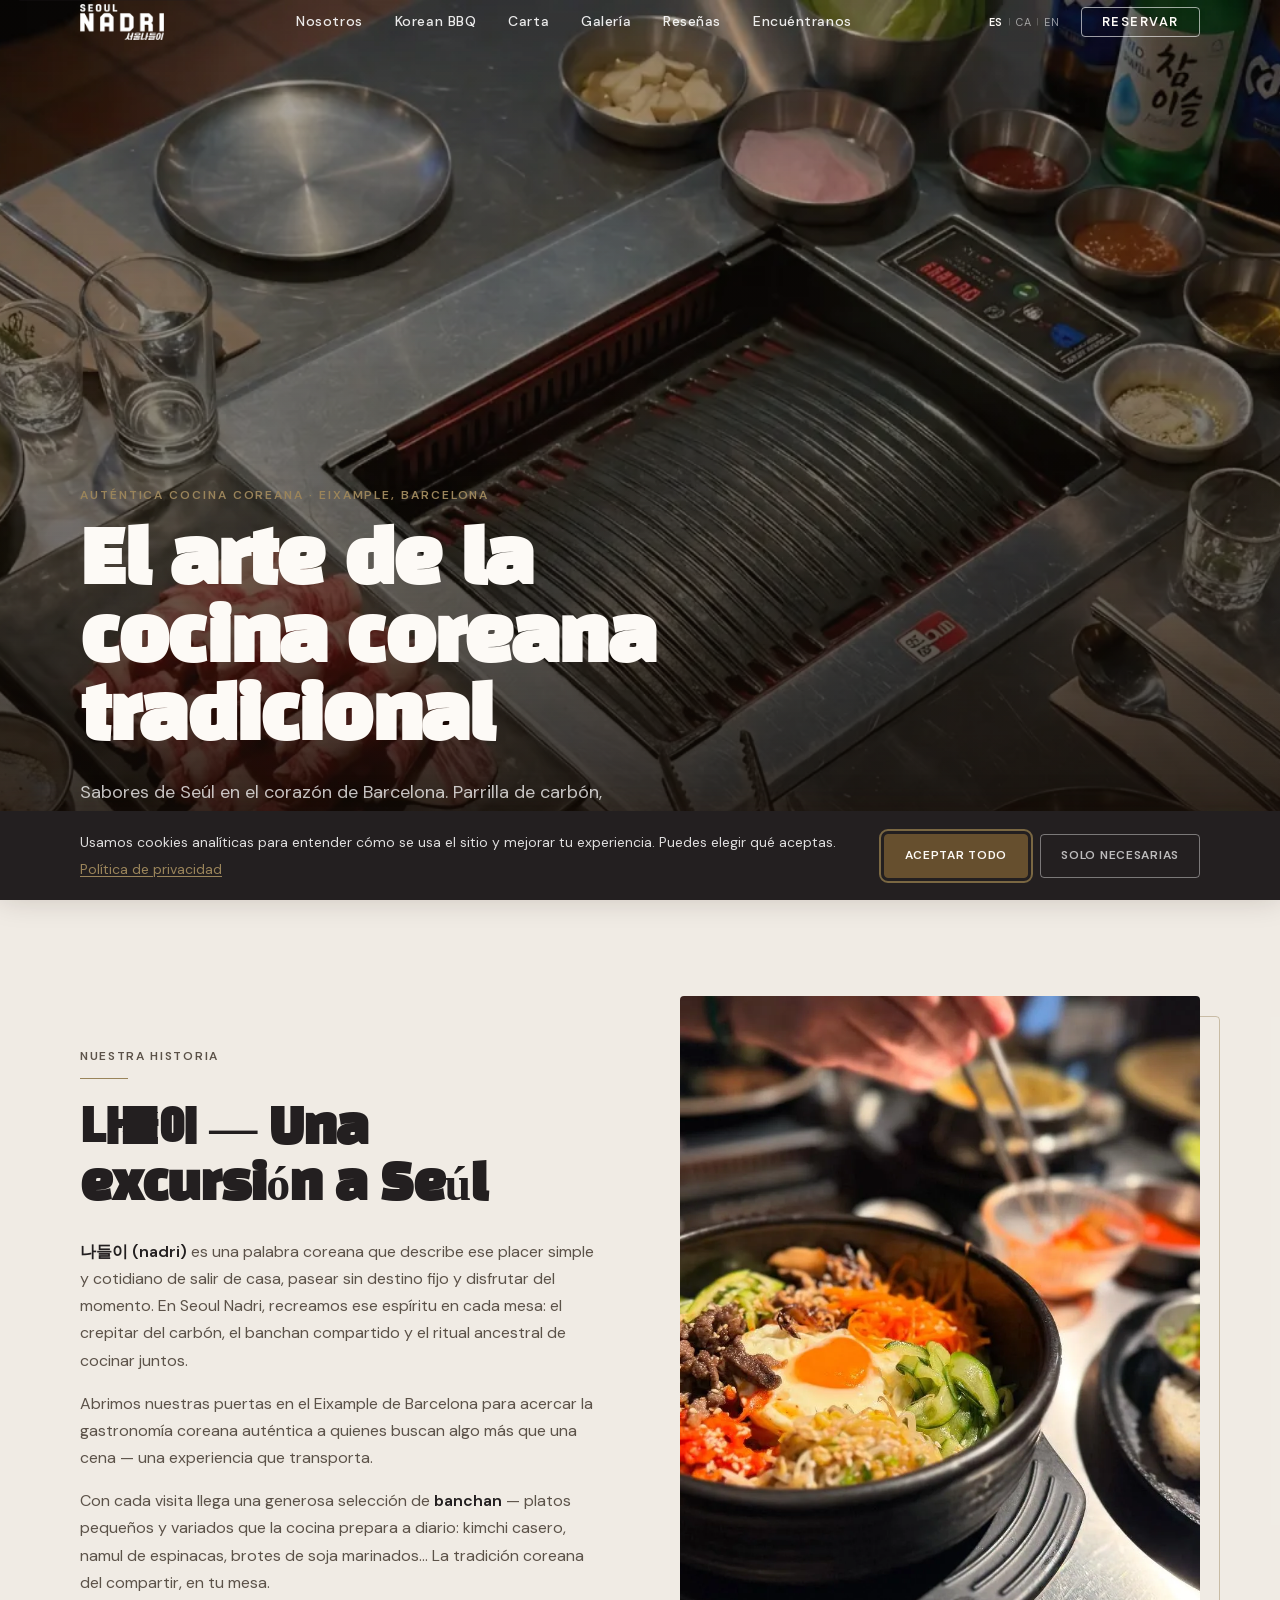
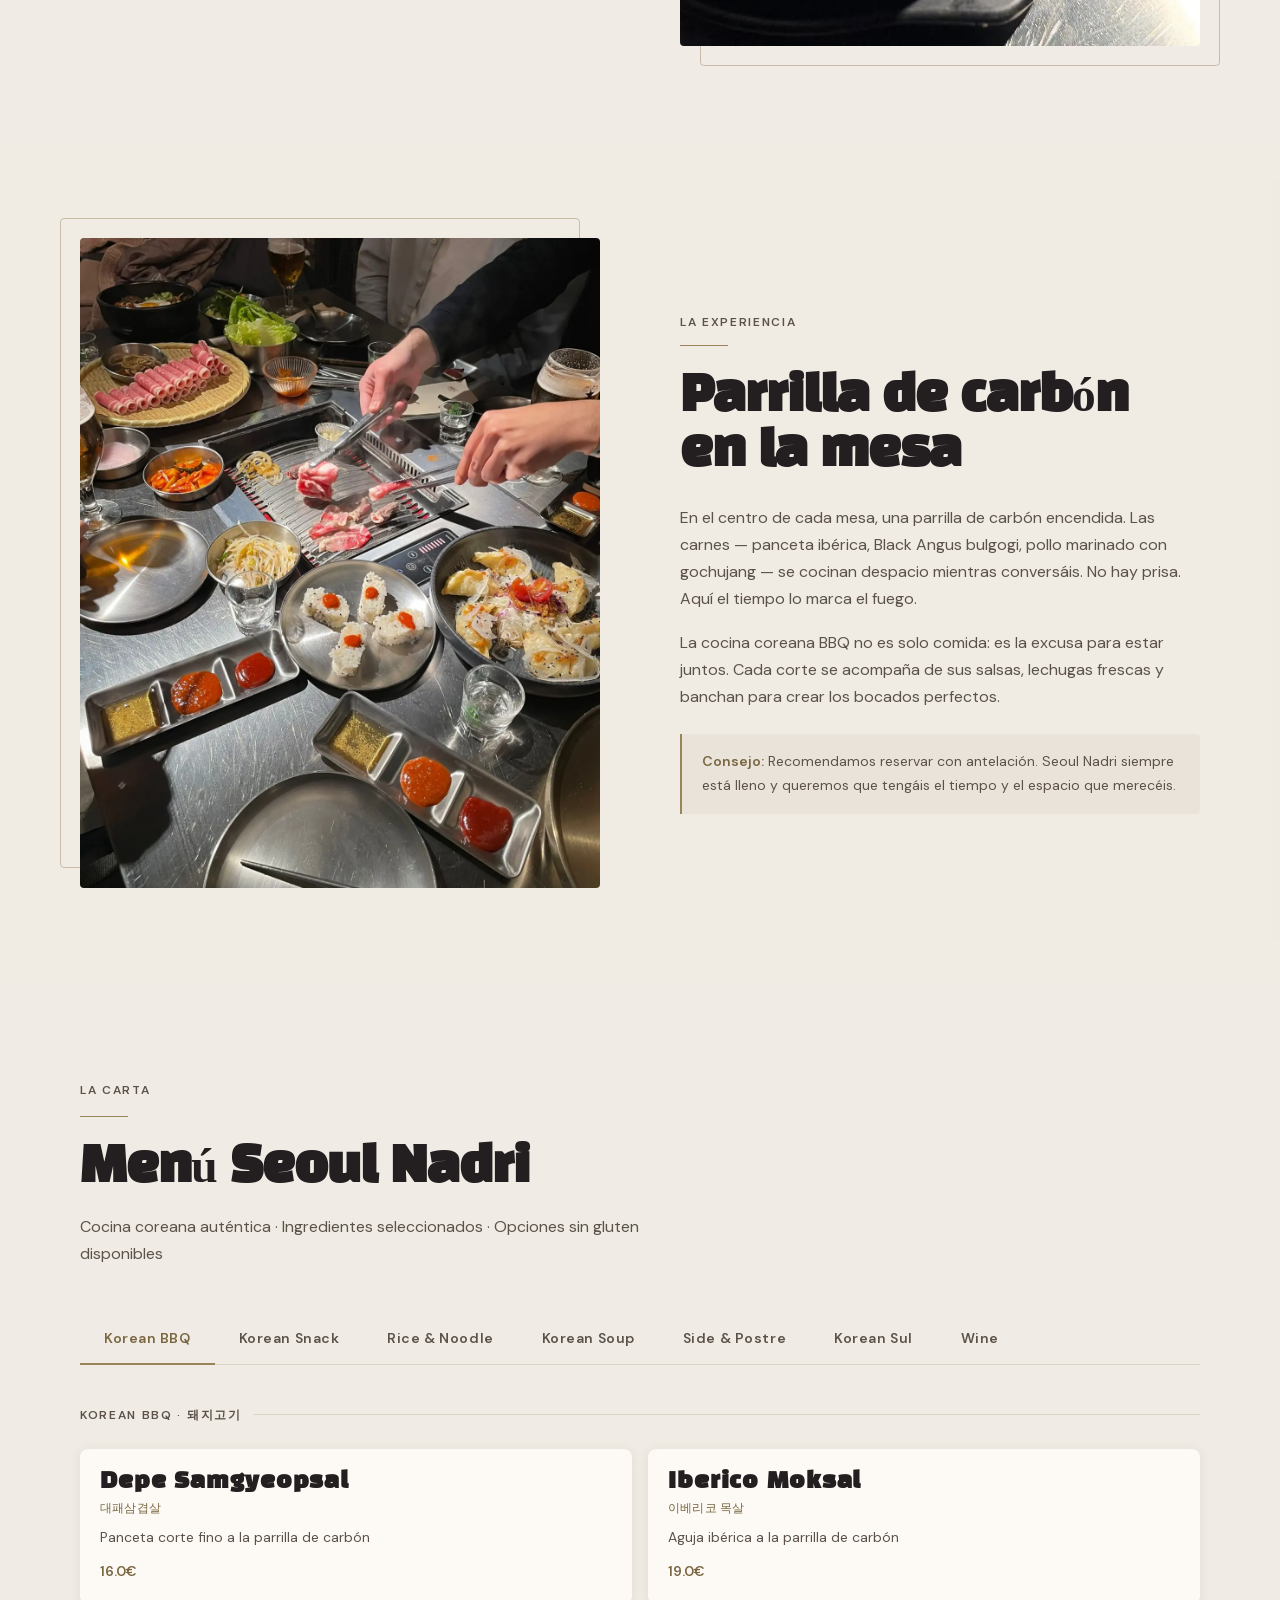
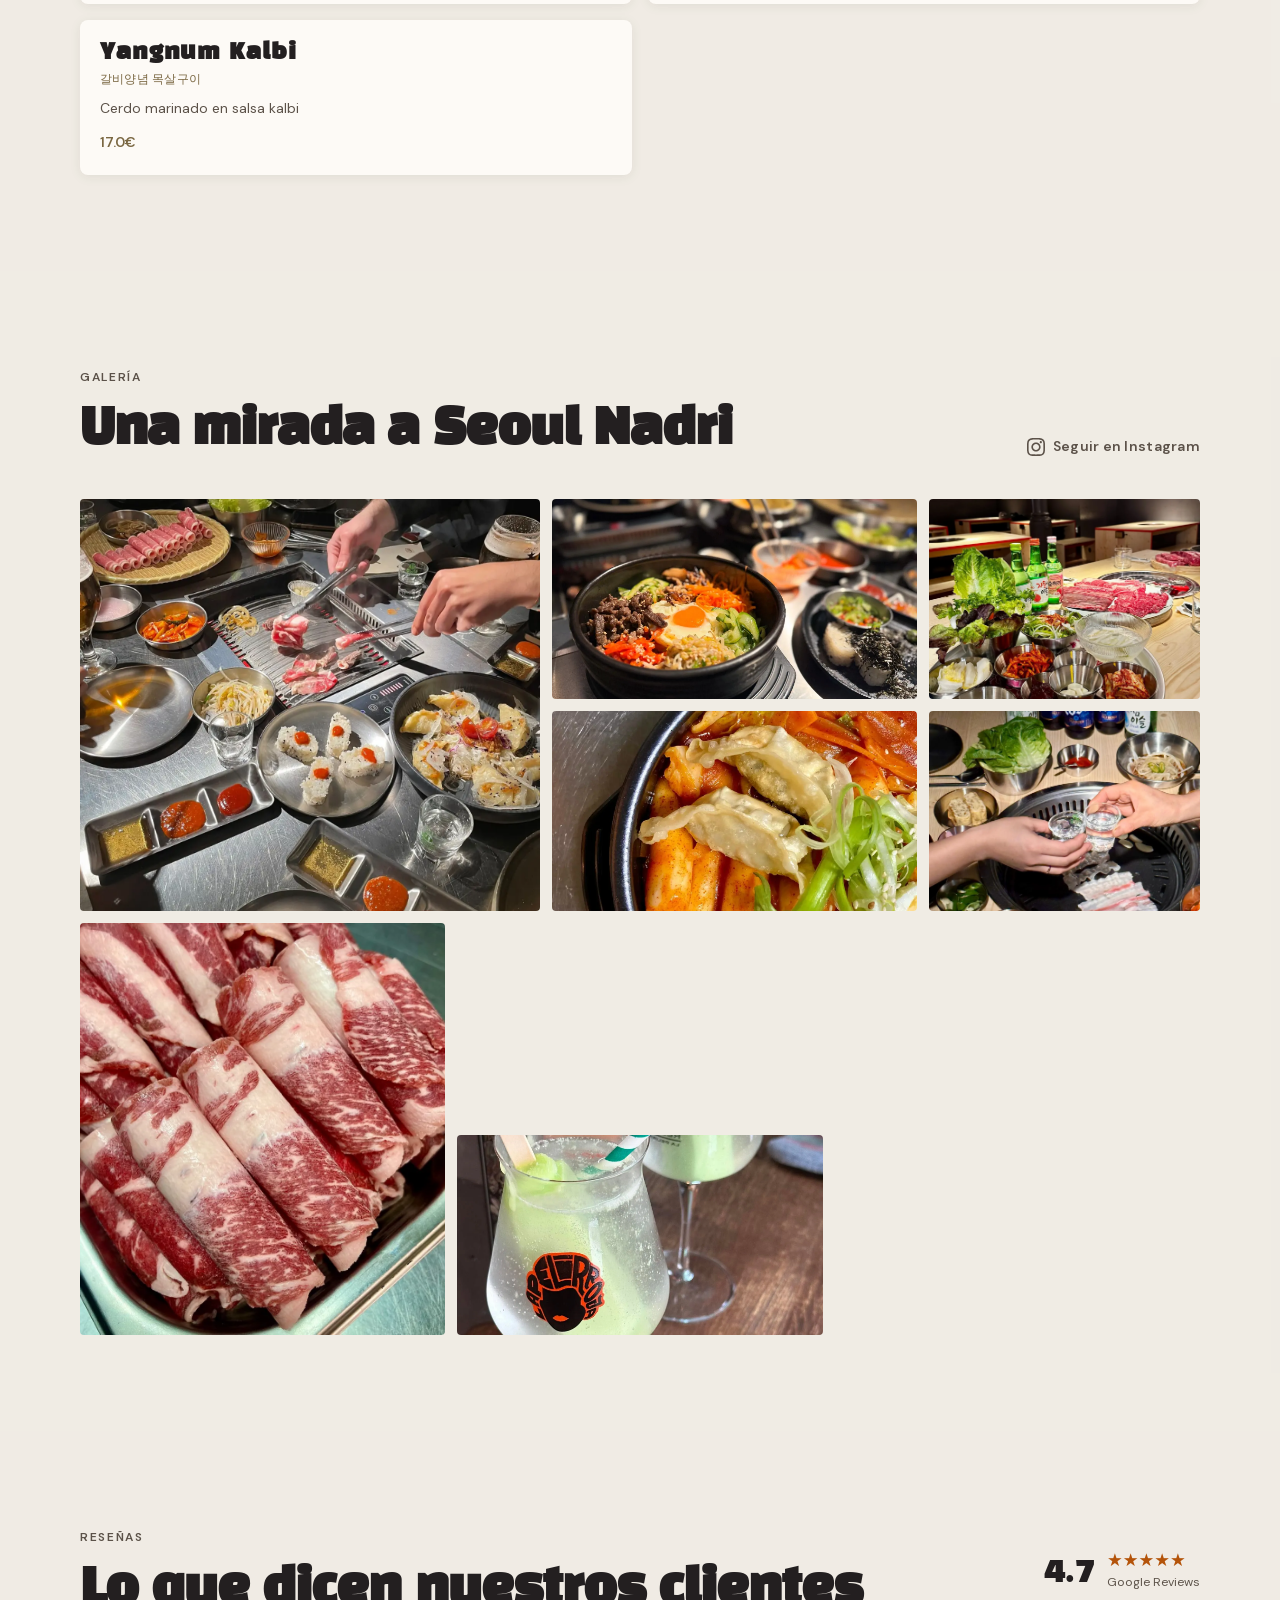
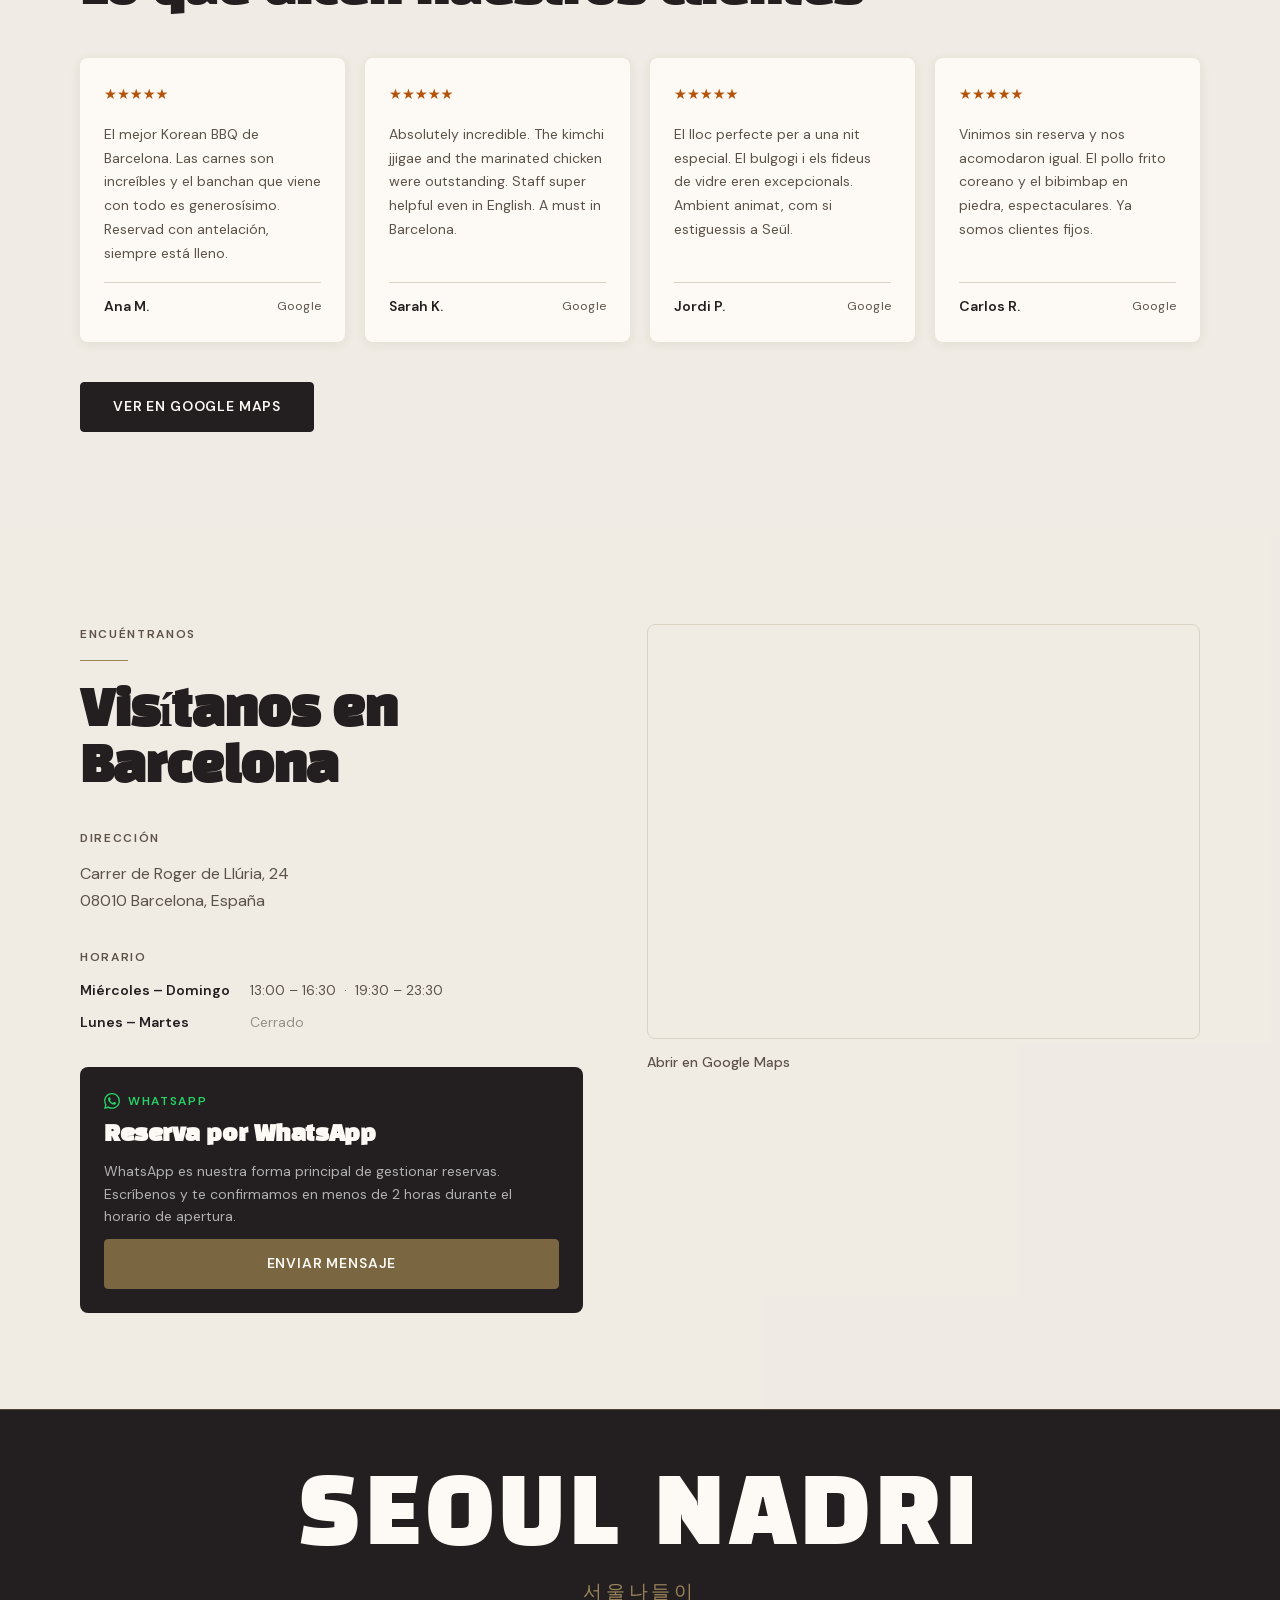
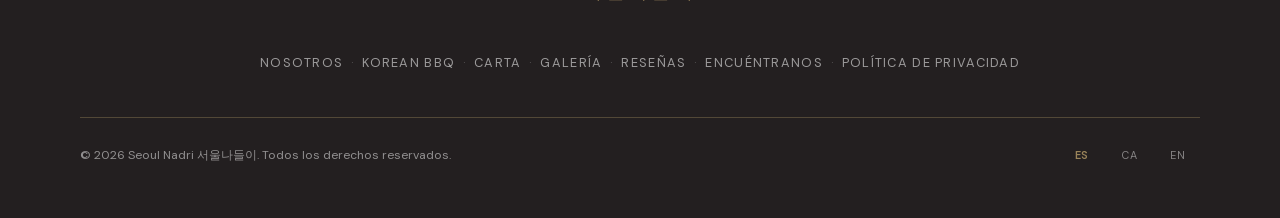
==== index.html @ cfe59f67 "feat: Seoul Nadri website — production ready 20/20" ====
<!DOCTYPE html>
<html lang="es">
<head>
  <meta charset="UTF-8">
  <meta name="viewport" content="width=device-width, initial-scale=1">
  <title>Seoul Nadri 서울나들이 — Auténtico Korean BBQ en Barcelona</title>
  <meta name="description" content="Seoul Nadri es un restaurante coreano auténtico en el Eixample de Barcelona. Parrilla de carbón a la mesa, banchan artesanal y los mejores platos clásicos coreanos. Reserva por WhatsApp.">
  <meta name="robots" content="index, follow">
  <link rel="canonical" href="https://seoul-nadri.vercel.app/">

  <!-- Open Graph -->
  <meta property="og:type"        content="website">
  <meta property="og:title"       content="Seoul Nadri 서울나들이 — Auténtico Korean BBQ en Barcelona">
  <meta property="og:description" content="Parrilla de carbón a la mesa, banchan artesanal y los mejores platos clásicos coreanos. En el Eixample de Barcelona.">
  <meta property="og:url"         content="https://seoul-nadri.vercel.app/">
  <meta property="og:image"       content="https://seoul-nadri.vercel.app/images/og-image.jpg">
  <meta property="og:locale"      content="es_ES">
  <meta property="og:site_name"   content="Seoul Nadri 서울나들이">

  <!-- Twitter Card -->
  <meta name="twitter:card"        content="summary_large_image">
  <meta name="twitter:title"       content="Seoul Nadri — Auténtico Korean BBQ en Barcelona">
  <meta name="twitter:description" content="Parrilla de carbón, banchan y platos clásicos coreanos en el Eixample.">
  <meta name="twitter:image"       content="https://seoul-nadri.vercel.app/images/og-image.jpg">

  <!-- Favicon + PWA -->
  <link rel="icon" href="favicon.svg" type="image/svg+xml">
  <link rel="apple-touch-icon" href="images/apple-touch-icon.png">
  <link rel="manifest" href="site.webmanifest">
  <meta name="theme-color" content="#231F20">

  <!-- Preload heading font -->
  <link rel="preload" href="fonts/BlackHanSans-Regular.woff2" as="font" type="font/woff2" crossorigin>
  <!-- Preload body font (self-hosted) -->
  <link rel="preload" href="fonts/dm-sans-latin.woff2" as="font" type="font/woff2" crossorigin>

  <!-- Preload hero image -->
  <link rel="preload" as="image" href="images/Hero.webp" type="image/webp">

  <!-- Styles -->
  <link rel="stylesheet" href="css/style.css">
  <link rel="stylesheet" href="css/print.css" media="print">

  <!-- GA4 Measurement ID (loads only after cookie consent) -->
  <script>window.GA_MEASUREMENT_ID = 'G-XXXXXXXXXX';</script>

  <!-- Schema.org JSON-LD -->
  <script type="application/ld+json">
  {
    "@context": "https://schema.org",
    "@type": "Restaurant",
    "name": "Seoul Nadri 서울나들이",
    "url": "https://seoul-nadri.vercel.app",
    "telephone": "+34611895013",
    "servesCuisine": "Korean",
    "priceRange": "$$",
    "image": "https://seoul-nadri.vercel.app/images/og-image.jpg",
    "address": {
      "@type": "PostalAddress",
      "streetAddress": "Carrer de Roger de Llúria, 24",
      "addressLocality": "Barcelona",
      "postalCode": "08010",
      "addressCountry": "ES"
    },
    "geo": {
      "@type": "GeoCoordinates",
      "latitude": 41.3908578,
      "longitude": 2.1718725
    },
    "openingHoursSpecification": [
      {
        "@type": "OpeningHoursSpecification",
        "dayOfWeek": ["Wednesday","Thursday","Friday","Saturday","Sunday"],
        "opens": "13:00",
        "closes": "16:30"
      },
      {
        "@type": "OpeningHoursSpecification",
        "dayOfWeek": ["Wednesday","Thursday","Friday","Saturday","Sunday"],
        "opens": "19:30",
        "closes": "23:30"
      }
    ],
    "aggregateRating": {
      "@type": "AggregateRating",
      "ratingValue": 4.7,
      "reviewCount": 4
    }
  }
  </script>
</head>
<body>

  <!-- Background texture (parallax via JS) -->
  <picture>
    <source srcset="images/Background1.webp" type="image/webp">
    <img id="bg-texture" src="images/Background1.png" alt="" aria-hidden="true" class="bg-texture" loading="eager">
  </picture>

  <!-- Loading screen -->
  <div id="loader" class="loader" aria-hidden="true">
    <span class="loader__name">SEOUL NADRI</span>
    <span class="loader__korean">서울나들이</span>
  </div>

  <!-- Skip navigation -->
  <a href="#main-content" class="skip-nav" data-i18n="a11y.skip">Saltar al contenido</a>

  <!-- ═══════════════════════════════════════════════════════
       NAVIGATION
  ═══════════════════════════════════════════════════════ -->
  <nav id="nav" aria-label="Navegación principal" data-i18n-aria="nav.aria.main">
    <div class="container">
      <div class="nav__inner">

        <!-- Logo -->
        <a href="#hero" class="nav__logo" aria-label="Seoul Nadri — página de inicio" data-i18n-aria="nav.aria.logo">
          <picture>
            <source srcset="images/logo.webp" type="image/webp">
            <img src="images/logo.png" alt="Seoul Nadri" class="nav__logo-img" width="120" height="40" loading="eager">
          </picture>
        </a>

        <!-- Desktop center links -->
        <ul class="nav__links">
          <li><a href="#about"   class="nav__link" data-i18n="nav.about">Nosotros</a></li>
          <li><a href="#bbq"     class="nav__link" data-i18n="nav.bbq">Korean BBQ</a></li>
          <li><a href="#menu"    class="nav__link" data-i18n="nav.menu">Carta</a></li>
          <li><a href="#gallery" class="nav__link" data-i18n="nav.gallery">Galería</a></li>
          <li><a href="#reviews" class="nav__link" data-i18n="nav.reviews">Reseñas</a></li>
          <li><a href="#find-us" class="nav__link" data-i18n="nav.contact">Encuéntranos</a></li>
        </ul>

        <!-- Right: lang + CTA -->
        <div class="nav__right">
          <div class="nav__lang" role="group" aria-label="Selector de idioma" data-i18n-aria="nav.aria.lang">
            <button class="lang-btn" type="button" data-lang="es" aria-pressed="true">ES</button>
            <span class="lang-divider" aria-hidden="true">|</span>
            <button class="lang-btn" type="button" data-lang="ca" aria-pressed="false">CA</button>
            <span class="lang-divider" aria-hidden="true">|</span>
            <button class="lang-btn" type="button" data-lang="en" aria-pressed="false">EN</button>
          </div>
          <a href="#find-us" class="btn btn--gold" data-i18n="nav.reserve">Reservar</a>
        </div>

        <!-- Hamburger (mobile only) -->
        <button class="nav__toggle" type="button" aria-expanded="false" aria-controls="nav-mobile"
                data-i18n-aria="nav.open" aria-label="Abrir menú">
          <span></span>
          <span></span>
          <span></span>
        </button>
      </div>
    </div>

    <!-- Mobile menu overlay -->
    <div id="nav-mobile" class="nav__links-center" role="dialog" aria-modal="true" aria-label="Menú de navegación" aria-hidden="true" data-i18n-aria="nav.aria.mobile">
      <ul>
        <li><a href="#about"   class="nav__link" data-i18n="nav.about">Nosotros</a></li>
        <li><a href="#bbq"     class="nav__link" data-i18n="nav.bbq">Korean BBQ</a></li>
        <li><a href="#menu"    class="nav__link" data-i18n="nav.menu">Carta</a></li>
        <li><a href="#gallery" class="nav__link" data-i18n="nav.gallery">Galería</a></li>
        <li><a href="#reviews" class="nav__link" data-i18n="nav.reviews">Reseñas</a></li>
        <li><a href="#find-us" class="nav__link" data-i18n="nav.contact">Encuéntranos</a></li>
      </ul>
      <div class="nav__mobile-lang" role="group" aria-label="Selector de idioma" data-i18n-aria="nav.aria.lang">
        <button class="lang-btn" type="button" data-lang="es" aria-pressed="true">ES</button>
        <span class="lang-divider" aria-hidden="true">|</span>
        <button class="lang-btn" type="button" data-lang="ca" aria-pressed="false">CA</button>
        <span class="lang-divider" aria-hidden="true">|</span>
        <button class="lang-btn" type="button" data-lang="en" aria-pressed="false">EN</button>
      </div>
      <div class="nav__mobile-cta">
        <a href="#find-us" class="btn btn--gold" data-i18n="nav.reserve">Reservar</a>
      </div>
    </div>
  </nav>

  <main id="main-content">

    <!-- ═══════════════════════════════════════════════════════
         HERO
    ═══════════════════════════════════════════════════════ -->
    <section id="hero">
      <h1 class="sr-only">Seoul Nadri 서울나들이 — Auténtico Korean BBQ en Barcelona</h1>

      <div class="hero__bg">
        <picture>
          <source srcset="images/Hero.webp" type="image/webp">
          <img src="images/Hero.png" alt="" fetchpriority="high" loading="eager" width="1920" height="1080">
        </picture>
        <div class="hero__overlay"></div>
      </div>

      <div class="hero__content container">
        <span class="hero__eyebrow" data-i18n="hero.eyebrow">Auténtica cocina coreana · Eixample, Barcelona</span>
        <h2 class="hero__headline" data-i18n="hero.headline">El arte de la cocina coreana tradicional</h2>
        <p class="hero__tagline" data-i18n="hero.tagline">Sabores de Seúl en el corazón de Barcelona. Parrilla de carbón, banchan artesanal y la calidez de la tradición coreana.</p>
      </div>
    </section>

    <!-- ═══════════════════════════════════════════════════════
         ABOUT
    ═══════════════════════════════════════════════════════ -->
    <section id="about" class="section">
      <div class="container">
        <div class="about__grid">

          <div class="about__text reveal--slide-left">
            <span class="section-label" data-i18n="about.label">Nuestra Historia</span>
            <span class="gold-rule"></span>
            <h2 class="about__heading" data-i18n="about.heading">나들이 — Una excursión a Seúl</h2>
            <div class="about__body">
              <p data-i18n="about.p1"><strong>나들이 (nadri)</strong> es una palabra coreana que describe ese placer simple y cotidiano de salir de casa, pasear sin destino fijo y disfrutar del momento. En Seoul Nadri, recreamos ese espíritu en cada mesa: el crepitar del carbón, el banchan compartido y el ritual ancestral de cocinar juntos.</p>
              <p data-i18n="about.p2">Abrimos nuestras puertas en el Eixample de Barcelona para acercar la gastronomía coreana auténtica a quienes buscan algo más que una cena — una experiencia que transporta.</p>
              <p data-i18n="about.p3">Con cada visita llega una generosa selección de <strong>banchan</strong> — platos pequeños y variados que la cocina prepara a diario: kimchi casero, namul de espinacas, brotes de soja marinados... La tradición coreana del compartir, en tu mesa.</p>
            </div>
          </div>

          <div class="about__img-wrap reveal--slide-right">
            <picture>
              <source srcset="images/food2.webp" type="image/webp">
              <img src="images/food2.jpg" alt="Parrilla de carbón coreana con banchan en Seoul Nadri Barcelona" class="about__img" loading="lazy" decoding="async" width="800" height="1000">
            </picture>
          </div>

        </div>
      </div>
    </section>

    <!-- ═══════════════════════════════════════════════════════
         BBQ EXPERIENCE
    ═══════════════════════════════════════════════════════ -->
    <section id="bbq" class="section section--alt">
      <div class="container">
        <div class="bbq__grid">

          <div class="bbq__img-wrap reveal--slide-left">
            <picture>
              <source srcset="images/food1.webp" type="image/webp">
              <img src="images/food1.jpg" alt="Mesa coreana BBQ con finas láminas de carne en la parrilla de carbón, rodeada de banchan, salsas y bolitas de arroz" class="bbq__img" loading="lazy" decoding="async" width="800" height="1000">
            </picture>
          </div>

          <div class="bbq__text reveal--slide-right">
            <span class="section-label" data-i18n="bbq.label">La Experiencia</span>
            <span class="gold-rule"></span>
            <h2 class="bbq__heading" data-i18n="bbq.heading">Parrilla de carbón en la mesa</h2>
            <div class="bbq__body">
              <p data-i18n="bbq.p1">En el centro de cada mesa, una parrilla de carbón encendida. Las carnes — panceta ibérica, Black Angus bulgogi, pollo marinado con gochujang — se cocinan despacio mientras conversáis. No hay prisa. Aquí el tiempo lo marca el fuego.</p>
              <p data-i18n="bbq.p2">La cocina coreana BBQ no es solo comida: es la excusa para estar juntos. Cada corte se acompaña de sus salsas, lechugas frescas y banchan para crear los bocados perfectos.</p>
              <div class="bbq__note">
                <p data-i18n="bbq.note"><strong>Consejo:</strong> Recomendamos reservar con antelación. Seoul Nadri siempre está lleno y queremos que tengáis el tiempo y el espacio que merecéis.</p>
              </div>
            </div>
          </div>

        </div>
      </div>
    </section>

    <!-- ═══════════════════════════════════════════════════════
         MENU
    ═══════════════════════════════════════════════════════ -->
    <section id="menu" class="section">
      <div class="container">

        <div class="menu__header">
          <span class="section-label reveal" data-i18n="menu.label">La Carta</span>
          <span class="gold-rule reveal delay-80"></span>
          <h2 class="menu__heading reveal--heading" data-i18n="menu.heading">Menú Seoul Nadri</h2>
          <p class="menu__subhead reveal delay-120" data-i18n="menu.subhead">Cocina coreana auténtica · Ingredientes seleccionados · Opciones sin gluten disponibles</p>
        </div>

        <!-- Tab nav -->
        <div class="menu__tabs" role="tablist" aria-label="Categorías del menú" data-i18n-aria="menu.aria.tabs">
          <button class="menu__tab menu__tab--active" type="button" role="tab"
                  aria-selected="true" aria-controls="panel-bbq" id="tab-bbq"
                  data-i18n="menu.tab.bbq">Korean BBQ</button>
          <button class="menu__tab" type="button" role="tab"
                  aria-selected="false" aria-controls="panel-snack" id="tab-snack"
                  data-i18n="menu.tab.snack">Korean Snack</button>
          <button class="menu__tab" type="button" role="tab"
                  aria-selected="false" aria-controls="panel-rice" id="tab-rice"
                  data-i18n="menu.tab.rice">Rice &amp; Noodle</button>
          <button class="menu__tab" type="button" role="tab"
                  aria-selected="false" aria-controls="panel-soup" id="tab-soup"
                  data-i18n="menu.tab.soup">Korean Soup</button>
          <button class="menu__tab" type="button" role="tab"
                  aria-selected="false" aria-controls="panel-side" id="tab-side"
                  data-i18n="menu.tab.side">Side &amp; Postre</button>
          <button class="menu__tab" type="button" role="tab"
                  aria-selected="false" aria-controls="panel-sul" id="tab-sul"
                  data-i18n="menu.tab.sul">Korean Sul</button>
          <button class="menu__tab" type="button" role="tab"
                  aria-selected="false" aria-controls="panel-wine" id="tab-wine"
                  data-i18n="menu.tab.wine">Wine</button>
        </div>

        <!-- Panel: Korean BBQ -->
        <div id="panel-bbq" role="tabpanel" aria-labelledby="tab-bbq">
          <p class="menu__cat-label" data-i18n="menu.cat.bbq">Korean BBQ · 돼지고기</p>
          <div class="menu__grid stagger-group">

            <article class="menu-item reveal">
              <div class="menu-item__names">
                <h3 class="menu-item__name" data-i18n="menu.bbq.depe.name">Depe Samgyeopsal</h3>
                <span class="menu-item__korean" data-i18n="menu.bbq.depe.kr">대패삼겹살</span>
              </div>
              <p class="menu-item__desc" data-i18n="menu.bbq.depe.desc">Panceta corte fino a la parrilla de carbón</p>
              <span class="menu-item__price">16.0€</span>
            </article>

            <article class="menu-item reveal">
              <div class="menu-item__names">
                <h3 class="menu-item__name" data-i18n="menu.bbq.iberico.name">Iberico Moksal</h3>
                <span class="menu-item__korean" data-i18n="menu.bbq.iberico.kr">이베리코 목살</span>
              </div>
              <p class="menu-item__desc" data-i18n="menu.bbq.iberico.desc">Aguja ibérica a la parrilla de carbón</p>
              <span class="menu-item__price">19.0€</span>
            </article>

            <article class="menu-item reveal">
              <div class="menu-item__names">
                <h3 class="menu-item__name" data-i18n="menu.bbq.yangnum.name">Yangnum Kalbi</h3>
                <span class="menu-item__korean" data-i18n="menu.bbq.yangnum.kr">갈비양념 목살구이</span>
              </div>
              <p class="menu-item__desc" data-i18n="menu.bbq.yangnum.desc">Cerdo marinado en salsa kalbi</p>
              <span class="menu-item__price">17.0€</span>
            </article>

          </div>
        </div>

        <!-- Panel: Korean Snack -->
        <div id="panel-snack" role="tabpanel" aria-labelledby="tab-snack" class="menu__panel--hidden">
          <p class="menu__cat-label" data-i18n="menu.cat.snack">Korean Snack</p>
          <div class="menu__grid stagger-group">

            <article class="menu-item reveal">
              <div class="menu-item__names">
                <h3 class="menu-item__name" data-i18n="menu.snk.kimchi.name">Kimchi Casero</h3>
                <span class="menu-item__korean" data-i18n="menu.snk.kimchi.kr">직집담근김치</span>
              </div>
              <p class="menu-item__desc" data-i18n="menu.snk.kimchi.desc">Kimchi elaborado en Seoul Nadri</p>
              <span class="menu-item__price">5.5€</span>
            </article>

            <article class="menu-item reveal">
              <div class="menu-item__names">
                <h3 class="menu-item__name" data-i18n="menu.snk.mandu.name">Bibim Mandu</h3>
                <span class="menu-item__korean" data-i18n="menu.snk.mandu.kr">비빔만두</span>
              </div>
              <p class="menu-item__desc" data-i18n="menu.snk.mandu.desc">Empanadillas de verduras con ensalada (6 unidades)</p>
              <span class="menu-item__price">9.5€</span>
            </article>

            <article class="menu-item reveal">
              <div class="menu-item__names">
                <h3 class="menu-item__name" data-i18n="menu.snk.japchae.name">Japchae</h3>
                <span class="menu-item__korean" data-i18n="menu.snk.japchae.kr">잡채</span>
              </div>
              <p class="menu-item__desc" data-i18n="menu.snk.japchae.desc">Fideo de boniato salteado con ternera y verdura · opción vegetariana</p>
              <span class="menu-item__price">12.0€</span>
            </article>

            <article class="menu-item reveal">
              <div class="menu-item__names">
                <h3 class="menu-item__name" data-i18n="menu.snk.tteok.name">Tteokbokki</h3>
                <span class="menu-item__korean" data-i18n="menu.snk.tteok.kr">떡볶이</span>
              </div>
              <p class="menu-item__desc" data-i18n="menu.snk.tteok.desc">Pastel de arroz en salsa picante coreana</p>
              <span class="menu-item__price">12.5€</span>
            </article>

            <article class="menu-item reveal">
              <div class="menu-item__names">
                <h3 class="menu-item__name" data-i18n="menu.snk.chicken.name">Yangnum Chicken</h3>
                <span class="menu-item__korean" data-i18n="menu.snk.chicken.kr">양념치킨</span>
              </div>
              <p class="menu-item__desc" data-i18n="menu.snk.chicken.desc">Pollo frito coreano</p>
              <span class="menu-item__price">13.5€</span>
            </article>

            <article class="menu-item reveal">
              <div class="menu-item__names">
                <h3 class="menu-item__name" data-i18n="menu.snk.kimchijeon.name">Kimchijeon</h3>
                <span class="menu-item__korean" data-i18n="menu.snk.kimchijeon.kr">김치전</span>
              </div>
              <p class="menu-item__desc" data-i18n="menu.snk.kimchijeon.desc">Pancake de kimchi</p>
              <span class="menu-item__price">10.5€</span>
            </article>

            <article class="menu-item reveal">
              <div class="menu-item__names">
                <h3 class="menu-item__name" data-i18n="menu.snk.haemul.name">Haemul Yachejeon</h3>
                <span class="menu-item__korean" data-i18n="menu.snk.haemul.kr">해물 야채전</span>
              </div>
              <p class="menu-item__desc" data-i18n="menu.snk.haemul.desc">Pancake de marisco y verdura</p>
              <span class="menu-item__price">13.5€</span>
            </article>

          </div>
        </div>

        <!-- Panel: Rice & Noodle -->
        <div id="panel-rice" role="tabpanel" aria-labelledby="tab-rice" class="menu__panel--hidden">
          <p class="menu__cat-label" data-i18n="menu.cat.rice">밥과 국수 · Rice &amp; Noodle</p>
          <div class="menu__grid stagger-group">

            <article class="menu-item reveal">
              <div class="menu-item__names">
                <h3 class="menu-item__name" data-i18n="menu.rice.bibimbap.name">Tukbegi Bibimbap</h3>
                <span class="menu-item__korean" data-i18n="menu.rice.bibimbap.kr">뚝배기 비빔밥</span>
              </div>
              <p class="menu-item__desc" data-i18n="menu.rice.bibimbap.desc">Arroz con carne y verduras en olla caliente, huevo frito y gochujang</p>
              <span class="menu-item__price">14.9€</span>
            </article>

            <article class="menu-item reveal">
              <div class="menu-item__names">
                <h3 class="menu-item__name" data-i18n="menu.rice.bibimbap_v.name">Tukbegi Bibimbap Vegano</h3>
                <span class="menu-item__korean" data-i18n="menu.rice.bibimbap_v.kr">야채 뚝배기 비빔밥</span>
              </div>
              <p class="menu-item__desc" data-i18n="menu.rice.bibimbap_v.desc">Arroz con verduras en olla caliente, huevo frito y gochujang</p>
              <span class="menu-item__price">14.9€</span>
            </article>

            <article class="menu-item reveal">
              <div class="menu-item__names">
                <h3 class="menu-item__name" data-i18n="menu.rice.bokkumbap.name">Bokkumbap</h3>
                <span class="menu-item__korean" data-i18n="menu.rice.bokkumbap.kr">고깃집 볶음밥</span>
              </div>
              <p class="menu-item__desc" data-i18n="menu.rice.bokkumbap.desc">Arroz salteado con kimchi y cerdo</p>
              <span class="menu-item__price">11.5€</span>
            </article>

            <article class="menu-item reveal">
              <div class="menu-item__names">
                <h3 class="menu-item__name" data-i18n="menu.rice.chadol.name">Chadol Ramen</h3>
                <span class="menu-item__korean" data-i18n="menu.rice.chadol.kr">차돌 파채라면</span>
              </div>
              <p class="menu-item__desc" data-i18n="menu.rice.chadol.desc">Ramen picante coreano con ternera chadol y cebolleta</p>
              <span class="menu-item__price">12.9€</span>
            </article>

            <article class="menu-item reveal">
              <div class="menu-item__names">
                <h3 class="menu-item__name" data-i18n="menu.rice.kimchimari.name">Kimchimari Guksu</h3>
                <span class="menu-item__korean" data-i18n="menu.rice.kimchimari.kr">김치말이국수</span>
              </div>
              <p class="menu-item__desc" data-i18n="menu.rice.kimchimari.desc">Fideo frío en jugo de Baeckkimchi</p>
              <span class="menu-item__price">13.0€</span>
            </article>

            <article class="menu-item reveal">
              <div class="menu-item__names">
                <h3 class="menu-item__name" data-i18n="menu.rice.bibimguksu.name">Bibim Guksu</h3>
                <span class="menu-item__korean" data-i18n="menu.rice.bibimguksu.kr">비빔국수</span>
              </div>
              <p class="menu-item__desc" data-i18n="menu.rice.bibimguksu.desc">Fideo frío con salsa picante, ensalada y huevo cocido</p>
              <span class="menu-item__price">13.0€</span>
            </article>

            <p class="menu__panel-note" data-i18n="menu.rice.note">BIBIMBAP incluye banchan · 비빔밥은 반찬 포함입니다</p>

          </div>
        </div>

        <!-- Panel: Korean Soup -->
        <div id="panel-soup" role="tabpanel" aria-labelledby="tab-soup" class="menu__panel--hidden">
          <p class="menu__cat-label" data-i18n="menu.cat.soup">찌개 · Korean Soup</p>
          <div class="menu__grid stagger-group">

            <article class="menu-item reveal">
              <div class="menu-item__names">
                <h3 class="menu-item__name" data-i18n="menu.soup.doenjang.name">Doenjang Jjigae</h3>
                <span class="menu-item__korean" data-i18n="menu.soup.doenjang.kr">된장찌개</span>
              </div>
              <p class="menu-item__desc" data-i18n="menu.soup.doenjang.desc">Sopa de pasta de soja fermentada con tofu y verduras</p>
              <span class="menu-item__price">14.9€</span>
            </article>

            <article class="menu-item reveal">
              <div class="menu-item__names">
                <h3 class="menu-item__name" data-i18n="menu.soup.kimchi.name">Kimchi Jjigae</h3>
                <span class="menu-item__korean" data-i18n="menu.soup.kimchi.kr">김치찌개</span>
              </div>
              <p class="menu-item__desc" data-i18n="menu.soup.kimchi.desc">Sopa de kimchi con tofu y cerdo</p>
              <span class="menu-item__price">14.9€</span>
            </article>

            <p class="menu__panel-note" data-i18n="menu.soup.note">SOPA incluye banchan y arroz · 찌개에는 밥과 반찬 함께 드립니다</p>

          </div>
        </div>

        <!-- Panel: Side & Postre -->
        <div id="panel-side" role="tabpanel" aria-labelledby="tab-side" class="menu__panel--hidden">
          <div class="menu__grid stagger-group">

            <p class="menu__subcat" data-i18n="menu.cat.sides">Side — Acompañamientos</p>

            <article class="menu-item reveal">
              <div class="menu-item__names">
                <h3 class="menu-item__name" data-i18n="menu.side.anchoa.name">Anchoa</h3>
                <span class="menu-item__korean" data-i18n="menu.side.anchoa.kr">앤초비무침</span>
              </div>
              <p class="menu-item__desc" data-i18n="menu.side.anchoa.desc">Anchoa picada con salsa coreana muchim</p>
              <span class="menu-item__price">3.0€</span>
            </article>

            <article class="menu-item reveal">
              <div class="menu-item__names">
                <h3 class="menu-item__name" data-i18n="menu.side.jumukbap.name">Jumuk Bap</h3>
                <span class="menu-item__korean" data-i18n="menu.side.jumukbap.kr">주먹밥</span>
              </div>
              <p class="menu-item__desc" data-i18n="menu.side.jumukbap.desc">Arroz con alga y danmuji (nabo encurtido)</p>
              <span class="menu-item__price">5.5€</span>
            </article>

            <article class="menu-item reveal">
              <div class="menu-item__names">
                <h3 class="menu-item__name" data-i18n="menu.side.arroz.name">Arroz Blanco</h3>
                <span class="menu-item__korean" data-i18n="menu.side.arroz.kr">밥</span>
              </div>
              <p class="menu-item__desc" data-i18n="menu.side.arroz.desc">Arroz al vapor</p>
              <span class="menu-item__price">2.0€</span>
            </article>

            <article class="menu-item reveal">
              <div class="menu-item__names">
                <h3 class="menu-item__name" data-i18n="menu.side.bandeja.name">Bandeja Banchan &amp; Ssam</h3>
                <span class="menu-item__korean" data-i18n="menu.side.bandeja.kr">쟁반 가득 반찬</span>
              </div>
              <p class="menu-item__desc" data-i18n="menu.side.bandeja.desc">Gran bandeja de banchan y ssam</p>
              <span class="menu-item__price">5.0€</span>
            </article>

            <article class="menu-item reveal">
              <div class="menu-item__names">
                <h3 class="menu-item__name" data-i18n="menu.side.extrabanchan.name">Extra Banchan</h3>
                <span class="menu-item__korean" data-i18n="menu.side.extrabanchan.kr">추가 반찬(접시당)</span>
              </div>
              <p class="menu-item__desc" data-i18n="menu.side.extrabanchan.desc">Plato extra de banchan</p>
              <span class="menu-item__price">0.5€</span>
            </article>

            <article class="menu-item reveal">
              <div class="menu-item__names">
                <h3 class="menu-item__name" data-i18n="menu.side.lechuga.name">Extra Lechuga</h3>
                <span class="menu-item__korean" data-i18n="menu.side.lechuga.kr">추가 상추</span>
              </div>
              <p class="menu-item__desc" data-i18n="menu.side.lechuga.desc">Lechuga extra para ssam</p>
              <span class="menu-item__price">0.5€</span>
            </article>

            <p class="menu__subcat" data-i18n="menu.cat.postre">Postre</p>

            <article class="menu-item reveal">
              <div class="menu-item__names">
                <h3 class="menu-item__name" data-i18n="menu.pos.brownie.name">Brownie Love</h3>
                <span class="menu-item__korean" data-i18n="menu.pos.brownie.kr">브라우니 러브</span>
              </div>
              <span class="menu-item__price">6.5€</span>
            </article>

            <article class="menu-item reveal">
              <div class="menu-item__names">
                <h3 class="menu-item__name" data-i18n="menu.pos.matcha.name">Matcha Cheese Cake</h3>
                <span class="menu-item__korean" data-i18n="menu.pos.matcha.kr">미차 치즈케이크</span>
              </div>
              <span class="menu-item__price">6.0€</span>
            </article>

            <article class="menu-item reveal">
              <div class="menu-item__names">
                <h3 class="menu-item__name" data-i18n="menu.pos.mango.name">Mango Fantasia</h3>
                <span class="menu-item__korean" data-i18n="menu.pos.mango.kr">망고 판타지아</span>
              </div>
              <span class="menu-item__price">6.0€</span>
            </article>

            <article class="menu-item reveal">
              <div class="menu-item__names">
                <h3 class="menu-item__name" data-i18n="menu.pos.chocopie.name">Chocopie</h3>
                <span class="menu-item__korean" data-i18n="menu.pos.chocopie.kr">따뜻한 초코파이</span>
              </div>
              <span class="menu-item__price">4.5€</span>
            </article>

            <p class="menu__panel-note" data-i18n="menu.side.allergen">Diríjase a nuestro personal para información sobre alérgenos</p>

          </div>
        </div>

        <!-- Panel: Korean Sul -->
        <div id="panel-sul" role="tabpanel" aria-labelledby="tab-sul" class="menu__panel--hidden">
          <p class="menu__cat-label" data-i18n="menu.cat.sul">주류 · Korean Sul</p>
          <div class="menu__grid stagger-group">

            <p class="menu__subcat">소주 SOJU</p>

            <article class="menu-item reveal">
              <div class="menu-item__names">
                <h3 class="menu-item__name">참이슬 후레쉬</h3>
                <span class="menu-item__korean">Chamisul Fresh · 16.5%</span>
              </div>
              <span class="menu-item__price">13.9€</span>
            </article>

            <article class="menu-item reveal">
              <div class="menu-item__names">
                <h3 class="menu-item__name">처음처럼</h3>
                <span class="menu-item__korean">Chum Churum · 16.5%</span>
              </div>
              <span class="menu-item__price">13.9€</span>
            </article>

            <article class="menu-item reveal">
              <div class="menu-item__names">
                <h3 class="menu-item__name">새로</h3>
                <span class="menu-item__korean">Saero · Zero Sugar · 16%</span>
              </div>
              <span class="menu-item__price">14.9€</span>
            </article>

            <article class="menu-item reveal">
              <div class="menu-item__names">
                <h3 class="menu-item__name">진로이즈백</h3>
                <span class="menu-item__korean">Jinro Is Back · 16.5%</span>
              </div>
              <span class="menu-item__price">14.9€</span>
            </article>

            <article class="menu-item reveal">
              <div class="menu-item__names">
                <h3 class="menu-item__name">한라산</h3>
                <span class="menu-item__korean">Hallasan · 17% · Soju de Jeju</span>
              </div>
              <span class="menu-item__price">14.9€</span>
            </article>

            <article class="menu-item reveal">
              <div class="menu-item__names">
                <h3 class="menu-item__name">참이슬 클래식</h3>
                <span class="menu-item__korean">Chamisul Classic · 20.1%</span>
              </div>
              <span class="menu-item__price">14.9€</span>
            </article>

            <article class="menu-item reveal">
              <div class="menu-item__names">
                <h3 class="menu-item__name">과일 소주</h3>
                <span class="menu-item__korean" data-i18n="menu.sul.soju7.detail">Soju de fruta — pomelo, uva, yuzu, melocotón, arándano</span>
              </div>
              <span class="menu-item__price">14.9€</span>
            </article>

            <article class="menu-item reveal">
              <div class="menu-item__names">
                <h3 class="menu-item__name">화요25</h3>
                <span class="menu-item__korean" data-i18n="menu.sul.soju8.detail">Hwayo · 25% · 100% Arroz orgánico</span>
              </div>
              <span class="menu-item__price">33.0€</span>
            </article>

            <p class="menu__subcat">한국맥주 CERVEZA COREANA</p>

            <article class="menu-item reveal">
              <div class="menu-item__names">
                <h3 class="menu-item__name">카스</h3>
                <span class="menu-item__korean">Cass · 4.5%</span>
              </div>
              <span class="menu-item__price">3.7€</span>
            </article>

            <p class="menu__subcat" data-i18n="menu.sul.cat.somek">소맥 SOMEK · Soju + Cerveza</p>

            <article class="menu-item reveal">
              <div class="menu-item__names">
                <h3 class="menu-item__name">소주 2잔 + Cass 1병</h3>
                <span class="menu-item__korean" data-i18n="menu.sul.somek1.detail">2 chupitos soju + 1 Cass</span>
              </div>
              <span class="menu-item__price">8.9€</span>
            </article>

            <article class="menu-item reveal">
              <div class="menu-item__names">
                <h3 class="menu-item__name">소주 1병 + Cass 2병</h3>
                <span class="menu-item__korean" data-i18n="menu.sul.somek2.detail">1 botella soju + 2 Cass</span>
              </div>
              <span class="menu-item__price">19.9€</span>
            </article>

            <p class="menu__subcat" data-i18n="menu.sul.cat.makkoli">막걸리 MAKKOLI · Arroz fermentado</p>

            <article class="menu-item reveal">
              <div class="menu-item__names">
                <h3 class="menu-item__name">국순당</h3>
                <span class="menu-item__korean">Guksundang · 6%</span>
              </div>
              <span class="menu-item__price">copa 4.5€ / 750ml 13.9€</span>
            </article>

            <p class="menu__subcat" data-i18n="menu.sul.cat.trad">전통주 TRADICIONAL</p>

            <article class="menu-item reveal">
              <div class="menu-item__names">
                <h3 class="menu-item__name">청하</h3>
                <span class="menu-item__korean" data-i18n="menu.sul.trad1.detail">Arroz fermentado y filtrado · 13% · 300ml</span>
              </div>
              <span class="menu-item__price">13.9€</span>
            </article>

            <article class="menu-item reveal">
              <div class="menu-item__names">
                <h3 class="menu-item__name">매화수</h3>
                <span class="menu-item__korean" data-i18n="menu.sul.trad2.detail">Vino de Maesil · Ciruela coreana · 14% · 300ml</span>
              </div>
              <span class="menu-item__price">13.9€</span>
            </article>

            <article class="menu-item reveal">
              <div class="menu-item__names">
                <h3 class="menu-item__name">복분자</h3>
                <span class="menu-item__korean" data-i18n="menu.sul.trad3.detail">Vino Frambuesa Negra · 13% · 375ml</span>
              </div>
              <span class="menu-item__price">22.0€</span>
            </article>

            <p class="menu__subcat" data-i18n="menu.sul.cat.cocktail">한국칵테일 CÓCTEL COREANO</p>

            <article class="menu-item reveal">
              <div class="menu-item__names">
                <h3 class="menu-item__name">소주토닉</h3>
                <span class="menu-item__korean">Soju Tonic</span>
              </div>
              <span class="menu-item__price">7.0€</span>
            </article>

            <article class="menu-item reveal">
              <div class="menu-item__names">
                <h3 class="menu-item__name">쏘베리브리즈</h3>
                <span class="menu-item__korean">Sol Berry Breeze</span>
              </div>
              <span class="menu-item__price">7.0€</span>
            </article>

            <article class="menu-item reveal">
              <div class="menu-item__names">
                <h3 class="menu-item__name">하이볼</h3>
                <span class="menu-item__korean">High Ball</span>
              </div>
              <span class="menu-item__price">7.0€</span>
            </article>

            <article class="menu-item reveal">
              <div class="menu-item__names">
                <h3 class="menu-item__name">망고 막걸리 쉐이크</h3>
                <span class="menu-item__korean">Mango Makkoli Shake · 1l</span>
              </div>
              <span class="menu-item__price">16.9€</span>
            </article>

            <article class="menu-item reveal">
              <div class="menu-item__names">
                <h3 class="menu-item__name">파인애플 막걸리 쉐이크</h3>
                <span class="menu-item__korean" data-i18n="menu.sul.ck5.detail">Piña Makkoli Shake · 1l</span>
              </div>
              <span class="menu-item__price">16.9€</span>
            </article>

          </div>
        </div>

        <!-- Panel: Wine -->
        <div id="panel-wine" role="tabpanel" aria-labelledby="tab-wine" class="menu__panel--hidden">
          <p class="menu__cat-label" data-i18n="menu.cat.wine">Wine / Vino</p>
          <p class="menu__wine-subtitle" data-i18n="menu.wine.subtitle">Vinos seleccionados para maridar con la cocina coreana</p>
          <div class="menu__grid stagger-group">

            <p class="menu__subcat" data-i18n="menu.wine.cat.blanco">화이트 BLANCO</p>

            <article class="menu-item reveal">
              <div class="menu-item__names">
                <h3 class="menu-item__name">Bastets Blanc de Blanc</h3>
                <span class="menu-item__korean">D.O. Conca de Barberà · Macabeo, Parellada</span>
              </div>
              <span class="menu-item__price">copa 3.5€ / botella 14.0€</span>
            </article>

            <article class="menu-item reveal">
              <div class="menu-item__names">
                <h3 class="menu-item__name">Nogara</h3>
                <span class="menu-item__korean">D.O. Rueda · Verdejo</span>
              </div>
              <span class="menu-item__price">18.0€</span>
            </article>

            <article class="menu-item reveal">
              <div class="menu-item__names">
                <h3 class="menu-item__name">Cent x Cent</h3>
                <span class="menu-item__korean">D.O. Terra Alta · Garnacha Blanca</span>
              </div>
              <span class="menu-item__price">24.0€</span>
            </article>

            <article class="menu-item reveal">
              <div class="menu-item__names">
                <h3 class="menu-item__name">Casa de Outeiro</h3>
                <span class="menu-item__korean">D.O. Ribeira Sacra · Godello</span>
              </div>
              <span class="menu-item__price">26.0€</span>
            </article>

            <p class="menu__subcat" data-i18n="menu.wine.cat.tinto">레드 TINTO</p>

            <article class="menu-item reveal">
              <div class="menu-item__names">
                <h3 class="menu-item__name">Bastets Tinto Selección</h3>
                <span class="menu-item__korean">D.O. Conca de Barberà · Ull de Llebre, Cab. Sauv., Parellada</span>
              </div>
              <span class="menu-item__price">copa 3.8€ / botella 15.0€</span>
            </article>

            <article class="menu-item reveal">
              <div class="menu-item__names">
                <h3 class="menu-item__name">Pago de Valdoneje</h3>
                <span class="menu-item__korean">D.O. Bierzo · Mencía</span>
              </div>
              <span class="menu-item__price">17.0€</span>
            </article>

            <article class="menu-item reveal">
              <div class="menu-item__names">
                <h3 class="menu-item__name">Finca Santa María</h3>
                <span class="menu-item__korean">D.O. Ribera del Duero · Tinta Fina, Cab. Sauv., Merlot</span>
              </div>
              <span class="menu-item__price">20.0€</span>
            </article>

            <article class="menu-item reveal">
              <div class="menu-item__names">
                <h3 class="menu-item__name">La Clave</h3>
                <span class="menu-item__korean">D.O. Bierzo · Mencía, Syrah, Tempranillo</span>
              </div>
              <span class="menu-item__price">23.0€</span>
            </article>

            <article class="menu-item reveal">
              <div class="menu-item__names">
                <h3 class="menu-item__name">El Mentider</h3>
                <span class="menu-item__korean">D.O. Conca de Barberà · Trepat</span>
              </div>
              <span class="menu-item__price">29.0€</span>
            </article>

            <article class="menu-item reveal">
              <div class="menu-item__names">
                <h3 class="menu-item__name">Furvus</h3>
                <span class="menu-item__korean">D.O. Montsant · Garnacha Peluda, Merlot</span>
              </div>
              <span class="menu-item__price">35.0€</span>
            </article>

            <article class="menu-item reveal">
              <div class="menu-item__names">
                <h3 class="menu-item__name">Figuero 12</h3>
                <span class="menu-item__korean">D.O. Ribera del Duero · Tempranillo</span>
              </div>
              <span class="menu-item__price">37.0€</span>
            </article>

            <p class="menu__subcat" data-i18n="menu.wine.cat.espumoso">스파클링 ESPUMOSO</p>

            <article class="menu-item reveal">
              <div class="menu-item__names">
                <h3 class="menu-item__name">Efecte Brut Reserva</h3>
                <span class="menu-item__korean">D.O. Penedès · Xarel·lo, Chardonnay, Macabeo, Parellada</span>
              </div>
              <span class="menu-item__price">24.0€</span>
            </article>

          </div>
        </div>

      </div>
    </section>

    <!-- ═══════════════════════════════════════════════════════
         GALLERY
    ═══════════════════════════════════════════════════════ -->
    <section id="gallery" class="section section--alt">
      <div class="container">

        <div class="gallery__header">
          <div>
            <span class="section-label reveal" data-i18n="gallery.label">Galería</span>
            <h2 class="gallery__heading reveal--heading" data-i18n="gallery.heading">Una mirada a Seoul Nadri</h2>
          </div>
          <a href="https://www.instagram.com/nadri_barcelona/" target="_blank" rel="noopener"
             class="gallery__ig-link reveal" aria-label="Seguir a @nadri_barcelona en Instagram"
             data-i18n-aria="gallery.ig.aria">
            <svg width="18" height="18" viewBox="0 0 24 24" fill="currentColor" aria-hidden="true">
              <path d="M12 2.163c3.204 0 3.584.012 4.85.07 3.252.148 4.771 1.691 4.919 4.919.058 1.265.069 1.645.069 4.849 0 3.205-.012 3.584-.069 4.849-.149 3.225-1.664 4.771-4.919 4.919-1.266.058-1.644.07-4.85.07-3.204 0-3.584-.012-4.849-.07-3.26-.149-4.771-1.699-4.919-4.92-.058-1.265-.07-1.644-.07-4.849 0-3.204.013-3.583.07-4.849.149-3.227 1.664-4.771 4.919-4.919 1.266-.057 1.645-.069 4.849-.069zm0-2.163c-3.259 0-3.667.014-4.947.072-4.358.2-6.78 2.618-6.98 6.98-.059 1.281-.073 1.689-.073 4.948 0 3.259.014 3.668.072 4.948.2 4.358 2.618 6.78 6.98 6.98 1.281.058 1.689.072 4.948.072 3.259 0 3.668-.014 4.948-.072 4.354-.2 6.782-2.618 6.979-6.98.059-1.28.073-1.689.073-4.948 0-3.259-.014-3.667-.072-4.947-.196-4.354-2.617-6.78-6.979-6.98-1.281-.059-1.69-.073-4.949-.073zm0 5.838c-3.403 0-6.162 2.759-6.162 6.162s2.759 6.163 6.162 6.163 6.162-2.759 6.162-6.163c0-3.403-2.759-6.162-6.162-6.162zm0 10.162c-2.209 0-4-1.79-4-4 0-2.209 1.791-4 4-4s4 1.791 4 4c0 2.21-1.791 4-4 4zm6.406-11.845c-.796 0-1.441.645-1.441 1.44s.645 1.44 1.441 1.44c.795 0 1.439-.645 1.439-1.44s-.644-1.44-1.439-1.44z"/>
            </svg>
            <span data-i18n="gallery.ig.cta">Seguir en Instagram</span>
          </a>
        </div>

        <div class="gallery__grid stagger-group">
          <div class="gallery-item reveal">
            <picture>
              <source srcset="images/food1.webp" type="image/webp">
              <img src="images/food1.jpg" alt="Plato de comida coreana" loading="lazy" decoding="async" width="800" height="600">
            </picture>
          </div>
          <div class="gallery-item reveal">
            <picture>
              <source srcset="images/food2.webp" type="image/webp">
              <img src="images/food2.jpg" alt="Parrilla coreana con carnes a la brasa" loading="lazy" decoding="async" width="600" height="600">
            </picture>
          </div>
          <div class="gallery-item reveal">
            <picture>
              <source srcset="images/interior2.webp" type="image/webp">
              <img src="images/interior2.jpg" alt="Interior del restaurante Seoul Nadri" loading="lazy" decoding="async" width="800" height="600">
            </picture>
          </div>
          <div class="gallery-item reveal">
            <picture>
              <source srcset="images/food4.webp" type="image/webp">
              <img src="images/food4.jpg" alt="Banchan — platos pequeños coreanos" loading="lazy" decoding="async" width="800" height="600">
            </picture>
          </div>
          <div class="gallery-item reveal">
            <picture>
              <source srcset="images/drink2.webp" type="image/webp">
              <img src="images/drink2.jpg" alt="Bebidas coreanas — soju y makkoli" loading="lazy" decoding="async" width="800" height="600">
            </picture>
          </div>
          <div class="gallery-item reveal">
            <picture>
              <source srcset="images/food5.webp" type="image/webp">
              <img src="images/food5.jpg" alt="Bibimbap en cuenco de piedra caliente" loading="lazy" decoding="async" width="800" height="600">
            </picture>
          </div>
          <div class="gallery-item reveal">
            <picture>
              <source srcset="images/food6.webp" type="image/webp">
              <img src="images/food6.jpg" alt="Kimchi jjigae — estofado de kimchi" loading="lazy" decoding="async" width="800" height="600">
            </picture>
          </div>
          <div class="gallery-item reveal">
            <picture>
              <source srcset="images/interior3.webp" type="image/webp">
              <img src="images/interior3.jpg" alt="Mesa con parrilla de carbón preparada" loading="lazy" decoding="async" width="800" height="600">
            </picture>
          </div>
          <div class="gallery-item reveal">
            <picture>
              <source srcset="images/drink3.webp" type="image/webp">
              <img src="images/drink3.jpg" alt="Botellas de soju coreano y cerveza Cass en Seoul Nadri" loading="lazy" decoding="async" width="800" height="600">
            </picture>
          </div>
          <div class="gallery-item reveal">
            <picture>
              <source srcset="images/drink4.webp" type="image/webp">
              <img src="images/drink4.jpg" alt="Makkoli — vino de arroz fermentado servido en Seoul Nadri Barcelona" loading="lazy" decoding="async" width="800" height="600">
            </picture>
          </div>
        </div>

      </div>
    </section>

    <!-- ═══════════════════════════════════════════════════════
         REVIEWS
    ═══════════════════════════════════════════════════════ -->
    <section id="reviews" class="section">
      <div class="container">

        <div class="reviews__header">
          <div>
            <span class="section-label reveal" data-i18n="reviews.label">Reseñas</span>
            <h2 class="reviews__heading reveal--heading" data-i18n="reviews.heading">Lo que dicen nuestros clientes</h2>
          </div>
          <div class="reviews__score-wrap reveal">
            <span class="reviews__score-num" role="img" aria-label="4.7 de 5 estrellas" data-i18n-aria="reviews.score.aria">4.7</span>
            <div class="reviews__score-detail">
              <div class="reviews__stars" aria-hidden="true">★★★★★</div>
              <span class="reviews__count" data-i18n="reviews.count">Google Reviews</span>
            </div>
          </div>
        </div>

        <div class="reviews__grid stagger-group">

          <article class="review-card reveal">
            <div class="review-card__stars" role="img" aria-label="5 de 5 estrellas" data-i18n-aria="reviews.stars.aria">★★★★★</div>
            <p class="review-card__text" data-i18n="review.1.text">El mejor Korean BBQ de Barcelona. Las carnes son increíbles y el banchan que viene con todo es generosísimo. Reservad con antelación, siempre está lleno.</p>
            <div class="review-card__footer">
              <span class="review-card__name" data-i18n="review.1.name">Ana M.</span>
              <span class="review-card__source">Google</span>
            </div>
          </article>

          <article class="review-card reveal">
            <div class="review-card__stars" role="img" aria-label="5 de 5 estrellas" data-i18n-aria="reviews.stars.aria">★★★★★</div>
            <p class="review-card__text" data-i18n="review.2.text">Absolutely incredible. The kimchi jjigae and the marinated chicken were outstanding. Staff super helpful even in English. A must in Barcelona.</p>
            <div class="review-card__footer">
              <span class="review-card__name" data-i18n="review.2.name">Sarah K.</span>
              <span class="review-card__source">Google</span>
            </div>
          </article>

          <article class="review-card reveal">
            <div class="review-card__stars" role="img" aria-label="5 de 5 estrellas" data-i18n-aria="reviews.stars.aria">★★★★★</div>
            <p class="review-card__text" data-i18n="review.3.text">El lloc perfecte per a una nit especial. El bulgogi i els fideus de vidre eren excepcionals. Ambient animat, com si estiguessis a Seül.</p>
            <div class="review-card__footer">
              <span class="review-card__name" data-i18n="review.3.name">Jordi P.</span>
              <span class="review-card__source">Google</span>
            </div>
          </article>

          <article class="review-card reveal">
            <div class="review-card__stars" role="img" aria-label="5 de 5 estrellas" data-i18n-aria="reviews.stars.aria">★★★★★</div>
            <p class="review-card__text" data-i18n="review.4.text">Vinimos sin reserva y nos acomodaron igual. El pollo frito coreano y el bibimbap en piedra, espectaculares. Ya somos clientes fijos.</p>
            <div class="review-card__footer">
              <span class="review-card__name" data-i18n="review.4.name">Carlos R.</span>
              <span class="review-card__source">Google</span>
            </div>
          </article>

        </div>

        <div class="reviews__ctas reveal">
          <a href="https://www.google.com/maps/place/SEOUL+NADRI+%EC%84%9C%EC%9A%B8%EB%82%98%EB%93%A4%EC%9D%B4/@41.3908578,2.1718725,19z/data=!4m8!3m7!1s0x12a4a339fa4c6cc1:0x9874f5960c90b07f!8m2!3d41.3909988!4d2.1720999!9m1!1b1!16s%2Fg%2F11kj4cc8jw?authuser=0&entry=ttu&g_ep=EgoyMDI2MDUxMy4wIKXMDSoASAFQAw%3D%3D"
             target="_blank" rel="noopener noreferrer" class="btn btn--primary" data-i18n="reviews.link">Ver en Google Maps</a>
        </div>

      </div>
    </section>

    <!-- ═══════════════════════════════════════════════════════
         FIND US
    ═══════════════════════════════════════════════════════ -->
    <section id="find-us" class="section section--alt">
      <div class="container">

        <div class="findus__grid">

          <!-- Info column -->
          <div>
            <span class="section-label reveal" data-i18n="findus.label">Encuéntranos</span>
            <span class="gold-rule reveal delay-80"></span>
            <h2 class="findus__heading reveal--heading" data-i18n="findus.heading">Visítanos en Barcelona</h2>

            <!-- Address -->
            <div class="findus__address reveal">
              <span class="findus__address-label" data-i18n="findus.addr.label">Dirección</span>
              <address>
                <span data-i18n="findus.addr.street">Carrer de Roger de Llúria, 24</span><br>
                <span data-i18n="findus.addr.city">08010 Barcelona, España</span>
              </address>
            </div>

            <!-- Hours -->
            <div class="findus__hours reveal delay-80">
              <span class="findus__hours-label" data-i18n="findus.hours.label">Horario</span>
              <dl class="hours-table">
                <dt data-i18n="findus.hours.days">Miércoles – Domingo</dt>
                <dd>
                  <span data-i18n="findus.hours.lunch">13:00 – 16:30</span>
                  &nbsp;·&nbsp;
                  <span data-i18n="findus.hours.dinner">19:30 – 23:30</span>
                </dd>
                <dt data-i18n="findus.hours.closed">Lunes – Martes</dt>
                <dd class="hours-closed" data-i18n="findus.hours.closed.val">Cerrado</dd>
              </dl>
            </div>

            <!-- WhatsApp card -->
            <div class="whatsapp-card reveal delay-160">
              <span class="whatsapp-card__label">
                <svg width="16" height="16" viewBox="0 0 24 24" fill="currentColor" aria-hidden="true">
                  <path d="M17.472 14.382c-.297-.149-1.758-.867-2.03-.967-.273-.099-.471-.148-.67.15-.197.297-.767.966-.94 1.164-.173.199-.347.223-.644.075-.297-.15-1.255-.463-2.39-1.475-.883-.788-1.48-1.761-1.653-2.059-.173-.297-.018-.458.13-.606.134-.133.298-.347.446-.52.149-.174.198-.298.298-.497.099-.198.05-.371-.025-.52-.075-.149-.669-1.612-.916-2.207-.242-.579-.487-.5-.669-.51-.173-.008-.371-.01-.57-.01-.198 0-.52.074-.792.372-.272.297-1.04 1.016-1.04 2.479 0 1.462 1.065 2.875 1.213 3.074.149.198 2.096 3.2 5.077 4.487.709.306 1.262.489 1.694.625.712.227 1.36.195 1.871.118.571-.085 1.758-.719 2.006-1.413.248-.694.248-1.289.173-1.413-.074-.124-.272-.198-.57-.347m-5.421 7.403h-.004a9.87 9.87 0 01-5.031-1.378l-.361-.214-3.741.982.998-3.648-.235-.374a9.86 9.86 0 01-1.51-5.26c.001-5.45 4.436-9.884 9.888-9.884 2.64 0 5.122 1.03 6.988 2.898a9.825 9.825 0 012.893 6.994c-.003 5.45-4.437 9.884-9.885 9.884m8.413-18.297A11.815 11.815 0 0012.05 0C5.495 0 .16 5.335.157 11.892c0 2.096.547 4.142 1.588 5.945L.057 24l6.305-1.654a11.882 11.882 0 005.683 1.448h.005c6.554 0 11.89-5.335 11.893-11.893a11.821 11.821 0 00-3.48-8.413z"/>
                </svg>
                <span data-i18n="findus.wa.label">WhatsApp</span>
              </span>
              <h3 class="whatsapp-card__heading" data-i18n="findus.wa.heading">Reserva por WhatsApp</h3>
              <p class="whatsapp-card__desc" data-i18n="findus.wa.desc">WhatsApp es nuestra forma principal de gestionar reservas. Escríbenos y te confirmamos en menos de 2 horas durante el horario de apertura.</p>
              <a id="whatsapp-find-us"
                 href="https://wa.me/34611895013?text=Hola%2C%20me%20gustar%C3%ADa%20hacer%20una%20reserva%20en%20Seoul%20Nadri."
                 data-phone="+34611895013"
                 target="_blank" rel="noopener"
                 class="btn btn--gold btn--full"
                 data-i18n="findus.wa.cta">Enviar mensaje</a>
            </div>
          </div>

          <!-- Map column -->
          <div class="reveal--scale delay-200">
            <div class="findus__map">
              <iframe
                src="https://maps.google.com/maps?q=41.3908578,2.1718725&z=17&output=embed"
                title="Seoul Nadri en Google Maps"
                loading="lazy"
                referrerpolicy="no-referrer-when-downgrade"
                aria-label="Mapa de Google con la ubicación de Seoul Nadri" data-i18n-aria="findus.aria.map">
              </iframe>
            </div>
            <a href="https://www.google.com/maps/place/SEOUL+NADRI+%EC%84%9C%EC%9A%B8%EB%82%98%EB%93%A4%EC%9D%B4/@41.3908578,2.1718725,19z/data=!4m16!1m9!3m8!1s0x12a4a339fa4c6cc1:0x9874f5960c90b07f!2zU0VPVUwgTkFEUkkg7ISc7Jq464KY65Ok7J20!8m2!3d41.3909988!4d2.1720999!9m1!1b1!16s%2Fg%2F11kj4cc8jw!3m5!1s0x12a4a339fa4c6cc1:0x9874f5960c90b07f!8m2!3d41.3909988!4d2.1720999!16s%2Fg%2F11kj4cc8jw?authuser=0&entry=ttu&g_ep=EgoyMDI2MDUxMy4wIKXMDSoASAFQAw%3D%3D"
               target="_blank" rel="noopener noreferrer"
               class="findus__map-link"
               data-i18n="findus.maps.link">
              Abrir en Google Maps
              <svg width="14" height="14" viewBox="0 0 24 24" fill="none" stroke="currentColor" stroke-width="2" stroke-linecap="round" stroke-linejoin="round" aria-hidden="true">
                <path d="M18 13v6a2 2 0 01-2 2H5a2 2 0 01-2-2V8a2 2 0 012-2h6"/><polyline points="15,3 21,3 21,9"/><line x1="10" y1="14" x2="21" y2="3"/>
              </svg>
            </a>
          </div>

        </div>
      </div>
    </section>

  </main>

  <!-- ═══════════════════════════════════════════════════════
       FOOTER
  ═══════════════════════════════════════════════════════ -->
  <footer>
    <div class="container">

      <!-- Brand statement -->
      <div class="footer__brand-statement">
        <p class="footer__logo">SEOUL NADRI</p>
        <p class="footer__logo-kr">서울나들이</p>
      </div>

      <!-- Nav row -->
      <nav class="footer__nav" aria-label="Navegación del pie de página" data-i18n-aria="nav.aria.footer">
        <a href="#about"   data-i18n="nav.about">Nosotros</a>
        <span class="footer__nav-dot" aria-hidden="true">·</span>
        <a href="#bbq"     data-i18n="nav.bbq">Korean BBQ</a>
        <span class="footer__nav-dot" aria-hidden="true">·</span>
        <a href="#menu"    data-i18n="nav.menu">Carta</a>
        <span class="footer__nav-dot" aria-hidden="true">·</span>
        <a href="#gallery" data-i18n="nav.gallery">Galería</a>
        <span class="footer__nav-dot" aria-hidden="true">·</span>
        <a href="#reviews" data-i18n="nav.reviews">Reseñas</a>
        <span class="footer__nav-dot" aria-hidden="true">·</span>
        <a href="#find-us" data-i18n="nav.contact">Encuéntranos</a>
        <span class="footer__nav-dot" aria-hidden="true">·</span>
        <a href="privacy.html" data-i18n="footer.privacy">Política de privacidad</a>
      </nav>

      <!-- Bottom bar -->
      <div class="footer__bottom">
        <div class="footer__rule-bottom" aria-hidden="true"></div>
        <div class="footer__bottom-bar">
          <p class="footer__copy" data-i18n="footer.copy">© 2026 Seoul Nadri 서울나들이. Todos los derechos reservados.</p>
          <div class="footer__lang" role="group" aria-label="Selector de idioma" data-i18n-aria="nav.aria.lang">
            <button class="lang-btn" type="button" data-lang="es" aria-pressed="true">ES</button>
            <button class="lang-btn" type="button" data-lang="ca" aria-pressed="false">CA</button>
            <button class="lang-btn" type="button" data-lang="en" aria-pressed="false">EN</button>
          </div>
        </div>
      </div>

    </div>
  </footer>

  <!-- ═══════════════════════════════════════════════════════
       FLOATING WHATSAPP
  ═══════════════════════════════════════════════════════ -->
  <a id="whatsapp-btn"
     href="https://wa.me/34611895013?text=Hola%2C%20me%20gustar%C3%ADa%20hacer%20una%20reserva%20en%20Seoul%20Nadri."
     data-phone="+34611895013"
     class="whatsapp-btn"
     target="_blank"
     rel="noopener"
     aria-label="Reservar por WhatsApp"
     data-i18n-aria="a11y.whatsapp">
    <svg width="26" height="26" viewBox="0 0 24 24" fill="currentColor" aria-hidden="true">
      <path d="M17.472 14.382c-.297-.149-1.758-.867-2.03-.967-.273-.099-.471-.148-.67.15-.197.297-.767.966-.94 1.164-.173.199-.347.223-.644.075-.297-.15-1.255-.463-2.39-1.475-.883-.788-1.48-1.761-1.653-2.059-.173-.297-.018-.458.13-.606.134-.133.298-.347.446-.52.149-.174.198-.298.298-.497.099-.198.05-.371-.025-.52-.075-.149-.669-1.612-.916-2.207-.242-.579-.487-.5-.669-.51-.173-.008-.371-.01-.57-.01-.198 0-.52.074-.792.372-.272.297-1.04 1.016-1.04 2.479 0 1.462 1.065 2.875 1.213 3.074.149.198 2.096 3.2 5.077 4.487.709.306 1.262.489 1.694.625.712.227 1.36.195 1.871.118.571-.085 1.758-.719 2.006-1.413.248-.694.248-1.289.173-1.413-.074-.124-.272-.198-.57-.347m-5.421 7.403h-.004a9.87 9.87 0 01-5.031-1.378l-.361-.214-3.741.982.998-3.648-.235-.374a9.86 9.86 0 01-1.51-5.26c.001-5.45 4.436-9.884 9.888-9.884 2.64 0 5.122 1.03 6.988 2.898a9.825 9.825 0 012.893 6.994c-.003 5.45-4.437 9.884-9.885 9.884m8.413-18.297A11.815 11.815 0 0012.05 0C5.495 0 .16 5.335.157 11.892c0 2.096.547 4.142 1.588 5.945L.057 24l6.305-1.654a11.882 11.882 0 005.683 1.448h.005c6.554 0 11.89-5.335 11.893-11.893a11.821 11.821 0 00-3.48-8.413z"/>
    </svg>
  </a>

  <!-- Back to top -->
  <button id="back-to-top" type="button" class="back-to-top" aria-label="Volver al inicio" data-i18n-aria="a11y.back_top">
    <svg width="18" height="18" viewBox="0 0 24 24" fill="none" stroke="currentColor" stroke-width="2" stroke-linecap="round" stroke-linejoin="round" aria-hidden="true">
      <polyline points="18 15 12 9 6 15"/>
    </svg>
  </button>

  <!-- ═══════════════════════════════════════════════════════
       COOKIE BANNER
  ═══════════════════════════════════════════════════════ -->
  <div id="cookie-banner" class="cookie-banner" hidden role="alertdialog" aria-labelledby="cookie-title" aria-modal="false">
    <div class="container">
      <div class="cookie-banner__inner">
        <div class="cookie-banner__text">
          <p id="cookie-title" data-i18n="cookie.text">Usamos cookies analíticas para entender cómo se usa el sitio y mejorar tu experiencia. Puedes elegir qué aceptas.</p>
          <p><a href="privacy.html" data-i18n="footer.privacy">Política de privacidad</a></p>
        </div>
        <div class="cookie-banner__actions">
          <button id="cookie-accept" type="button" class="btn btn--gold btn--sm" data-i18n="cookie.accept">Aceptar todo</button>
          <button id="cookie-necessary" type="button" class="btn btn--outline btn--sm" data-i18n="cookie.necessary">Solo necesarias</button>
        </div>
      </div>
    </div>
  </div>

  <!-- Scripts -->
  <script src="js/lenis.min.js" defer></script>
  <script src="js/i18n.js" defer></script>
  <script src="js/main.js" defer></script>

</body>
</html>
---- css/style.css ----
/* ============================================================
   DESIGN TOKENS — Seoul Nadri 서울나들이
   Hanji Cream · Brasserie Gold · Slate Charcoal · Soft Greige
   ============================================================ */

@font-face {
  font-family: 'BlackHanSans';
  src: url('../fonts/BlackHanSans-Regular.woff2') format('woff2'),
       url('../fonts/BlackHanSans-Regular.woff') format('woff');
  font-display: swap;
  font-weight: normal;
  font-style: normal;
}

/* DM Sans — self-hosted variable font (weights 300–600) */
@font-face {
  font-family: 'DM Sans';
  font-style: normal;
  font-weight: 300 600;
  font-display: swap;
  src: url('../fonts/dm-sans-latin-ext.woff2') format('woff2');
  unicode-range: U+0100-02BA, U+02BD-02C5, U+02C7-02CC, U+02CE-02D7, U+02DD-02FF,
    U+0304, U+0308, U+0329, U+1D00-1DBF, U+1E00-1E9F, U+1EF2-1EFF, U+2020,
    U+20A0-20AB, U+20AD-20C0, U+2113, U+2C60-2C7F, U+A720-A7FF;
}

@font-face {
  font-family: 'DM Sans';
  font-style: normal;
  font-weight: 300 600;
  font-display: swap;
  src: url('../fonts/dm-sans-latin.woff2') format('woff2');
  unicode-range: U+0000-00FF, U+0131, U+0152-0153, U+02BB-02BC, U+02C6, U+02DA,
    U+02DC, U+0304, U+0308, U+0329, U+2000-206F, U+20AC, U+2122, U+2191, U+2193,
    U+2212, U+2215, U+FEFF, U+FFFD;
}

@font-face {
  font-family: 'DM Sans';
  font-style: italic;
  font-weight: 300 600;
  font-display: swap;
  src: url('../fonts/dm-sans-italic-latin-ext.woff2') format('woff2');
  unicode-range: U+0100-02BA, U+02BD-02C5, U+02C7-02CC, U+02CE-02D7, U+02DD-02FF,
    U+0304, U+0308, U+0329, U+1D00-1DBF, U+1E00-1E9F, U+1EF2-1EFF, U+2020,
    U+20A0-20AB, U+20AD-20C0, U+2113, U+2C60-2C7F, U+A720-A7FF;
}

@font-face {
  font-family: 'DM Sans';
  font-style: italic;
  font-weight: 300 600;
  font-display: swap;
  src: url('../fonts/dm-sans-italic-latin.woff2') format('woff2');
  unicode-range: U+0000-00FF, U+0131, U+0152-0153, U+02BB-02BC, U+02C6, U+02DA,
    U+02DC, U+0304, U+0308, U+0329, U+2000-206F, U+20AC, U+2122, U+2191, U+2193,
    U+2212, U+2215, U+FEFF, U+FFFD;
}

:root {
  /* Brand palette */
  --hanji:    #F0ECE4;
  --hanji-dk: #E2DAD0;
  --gold:     #9A845A;
  --gold-dk:  #7A6742;
  --charcoal: #231F20;
  --greige:   #D9D2C5;
  --white:    #FDFAF6;
  --cream:    #FAF7F3;
  --brown-muted: #5c5249;

  /* White opacity scale (for use on dark/charcoal backgrounds) */
  --white-90:  rgba(255, 255, 255, 0.90);
  --white-75:  rgba(255, 255, 255, 0.75);
  --white-70:  rgba(255, 255, 255, 0.70);
  --white-65:  rgba(255, 255, 255, 0.65);
  --white-60:  rgba(255, 255, 255, 0.60);
  --white-55:  rgba(255, 255, 255, 0.55);
  --white-50:  rgba(255, 255, 255, 0.50);
  --white-45:  rgba(255, 255, 255, 0.45);
  --white-40:  rgba(255, 255, 255, 0.40);
  --white-25:  rgba(255, 255, 255, 0.25);
  --white-12:  rgba(255, 255, 255, 0.12);
  --white-10:  rgba(255, 255, 255, 0.10);
  --white-08:  rgba(255, 255, 255, 0.08);
  --white-85:  rgba(255, 255, 255, 0.85);
  --white-78:  rgba(255, 255, 255, 0.78);

  /* Gold opacity variants */
  --gold-08:   rgba(154, 132, 90, 0.08);
  --gold-40:   rgba(154, 132, 90, 0.40);

  /* Third-party brand */
  --wa-green:  #25d366;

  /* Semantic */
  --color-bg:           var(--hanji);
  --color-bg-alt:       var(--cream);
  --color-surface:      var(--white);
  --color-text:         var(--charcoal);
  --color-text-muted:   var(--brown-muted);
  --color-accent:       var(--gold);
  --color-accent-dk:    var(--gold-dk);
  --color-border:       var(--greige);
  --color-overlay:      rgba(16, 10, 6, 0.64);
  --overlay-heavy:      rgba(16, 10, 6, 0.90);
  --overlay-mid:        rgba(16, 10, 6, 0.50);
  --overlay-soft:       rgba(16, 10, 6, 0.30);
  --star-color:         #B45309;

  /* Typography */
  --font-heading: 'BlackHanSans', 'Playfair Display', Georgia, serif;
  --font-body:    'DM Sans', system-ui, -apple-system, sans-serif;

  /* Type scale */
  --text-xs:   0.75rem;
  --text-sm:   0.875rem;
  --text-base: 1rem;
  --text-lg:   1.125rem;
  --text-xl:   1.375rem;
  --text-2xl:  1.75rem;
  --text-3xl:  2.25rem;
  --text-4xl:  3rem;
  --text-5xl:  clamp(2.5rem, 6vw, 4.5rem);

  /* Spacing (8px base) */
  --sp-1:  0.25rem;
  --sp-2:  0.5rem;
  --sp-3:  0.75rem;
  --sp-4:  1rem;
  --sp-5:  1.25rem;
  --sp-6:  1.5rem;
  --sp-8:  2rem;
  --sp-10: 2.5rem;
  --sp-12: 3rem;
  --sp-16: 4rem;
  --sp-20: 5rem;
  --sp-24: 6rem;

  /* Layout */
  --container-max: 1200px;
  --container-pad: 1.5rem;
  --nav-height:    68px;
  --touch-min:     44px;

  /* Radius */
  --radius-sm:   4px;
  --radius-md:   8px;
  --radius-full: 9999px;

  /* Shadows — tinted warm, never flat black */
  --shadow-sm:   0 1px 4px rgba(35, 20, 10, 0.08);
  --shadow-md:   0 4px 16px rgba(35, 20, 10, 0.10);
  --shadow-card: 0 2px 12px rgba(35, 20, 10, 0.08);

  /* Nav scrolled background — hanji at 96% opacity */
  --nav-bg-scrolled: color-mix(in srgb, var(--hanji) 96%, transparent);

  /* Deep gold — for btn hover states */
  --gold-deeper: #664f2e;

  /* Section texture overlay tokens */
  --section-overlay-warm: rgba(240, 236, 228, 0.45);
  --section-overlay-airy: rgba(240, 236, 228, 0.82);

  /* Motion tokens (from redmotion skill) */
  --ease-out:    cubic-bezier(0.16, 1, 0.3, 1);
  --ease-io:     cubic-bezier(0.87, 0, 0.13, 1);
  --dur-fast:    200ms;
  --dur-base:    400ms;
  --dur-slow:    650ms;
  --stagger:     80ms;
}

@media (min-width: 768px) {
  :root {
    --container-pad: 2.5rem;
    --nav-height:    72px;
  }
}

/* ============================================================
   REDUCED MOTION
   ============================================================ */

@media (prefers-reduced-motion: reduce) {
  *, *::before, *::after {
    animation-duration: 0.01ms !important;
    animation-iteration-count: 1 !important;
    transition-duration: 0.01ms !important;
  }
}

/* ============================================================
   RESET
   ============================================================ */

*, *::before, *::after {
  box-sizing: border-box;
  margin: 0;
  padding: 0;
}

html {
  font-size: 16px;
  -webkit-text-size-adjust: 100%;
  overflow-x: hidden;
  background-color: var(--hanji);
}

body {
  font-family: var(--font-body);
  font-size: var(--text-base);
  line-height: 1.7;
  color: var(--color-text);
  background-color: transparent;
  overflow-x: hidden;
}

img, video {
  display: block;
  max-width: 100%;
  height: auto;
}

ul, ol { list-style: none; }

a {
  color: inherit;
  text-decoration: none;
  -webkit-tap-highlight-color: transparent;
}

button {
  font: inherit;
  cursor: pointer;
  background: none;
  border: none;
  -webkit-tap-highlight-color: transparent;
  touch-action: manipulation;
}

input, select, textarea {
  font: inherit;
  font-size: 1rem;
  width: 100%;
}

address { font-style: normal; }

h1, h2, h3, h4 {
  font-family: var(--font-heading);
  line-height: 1.15;
  letter-spacing: -0.02em;
}

/* ============================================================
   BACKGROUND TEXTURE
   ============================================================ */

.bg-texture {
  position: fixed;
  top: 0;
  left: 0;
  width: 100%;
  height: 100%;
  object-fit: cover;
  z-index: -1;
  pointer-events: none;
  user-select: none;
}

/* ============================================================
   SCROLL REVEAL — redmotion skill
   ============================================================ */

.reveal {
  opacity: 0;
  transform: translateY(28px);
  transition:
    opacity var(--dur-base) var(--ease-out),
    transform var(--dur-base) var(--ease-out);
}

.reveal--fade {
  opacity: 0;
  transform: none;
  transition: opacity var(--dur-base) var(--ease-out);
}

.reveal--heading {
  opacity: 0;
  transform: translateY(48px);
  transition:
    opacity var(--dur-slow) var(--ease-out),
    transform var(--dur-slow) var(--ease-out);
}

.reveal--scale {
  opacity: 0;
  transform: scale(0.93);
  transition:
    opacity var(--dur-slow) var(--ease-out),
    transform var(--dur-slow) var(--ease-out);
}

.reveal.is-visible,
.reveal--fade.is-visible,
.reveal--heading.is-visible,
.reveal--scale.is-visible {
  opacity: 1;
  transform: none;
}

/* About section — column slide reveals */
@media (prefers-reduced-motion: no-preference) {
  .reveal--slide-left {
    opacity: 0;
    transform: translateX(-50px);
    transition:
      opacity 0.8s cubic-bezier(0.22, 1, 0.36, 1),
      transform 0.8s cubic-bezier(0.22, 1, 0.36, 1);
  }

  .reveal--slide-right {
    opacity: 0;
    transform: translateX(50px);
    transition:
      opacity 0.8s cubic-bezier(0.22, 1, 0.36, 1),
      transform 0.8s cubic-bezier(0.22, 1, 0.36, 1);
    transition-delay: 0.15s;
  }
}

.reveal--slide-left.is-visible,
.reveal--slide-right.is-visible {
  opacity: 1;
  transform: translateX(0);
}

.stagger-group .reveal:nth-child(1) { transition-delay: 0ms; }
.stagger-group .reveal:nth-child(2) { transition-delay: var(--stagger); }
.stagger-group .reveal:nth-child(3) { transition-delay: calc(var(--stagger) * 2); }
.stagger-group .reveal:nth-child(4) { transition-delay: calc(var(--stagger) * 3); }
.stagger-group .reveal:nth-child(5) { transition-delay: calc(var(--stagger) * 4); }
.stagger-group .reveal:nth-child(6) { transition-delay: calc(var(--stagger) * 5); }
.stagger-group .reveal:nth-child(7) { transition-delay: calc(var(--stagger) * 6); }
.stagger-group .reveal:nth-child(8) { transition-delay: calc(var(--stagger) * 7); }

/* ============================================================
   UTILITIES
   ============================================================ */

.container {
  width: 100%;
  max-width: var(--container-max);
  margin-inline: auto;
  padding-inline: var(--container-pad);
}

.section {
  padding-block: var(--sp-16);
}

@media (min-width: 768px) {
  .section { padding-block: var(--sp-24); }
}

.section--alt {
  background-color: transparent;
}

.section-label {
  display: block;
  font-family: var(--font-body);
  font-size: var(--text-xs);
  font-weight: 600;
  letter-spacing: 0.14em;
  text-transform: uppercase;
  color: var(--color-text-muted);
  margin-bottom: var(--sp-4);
}

.sr-only {
  position: absolute;
  width: 1px;
  height: 1px;
  padding: 0;
  margin: -1px;
  overflow: hidden;
  clip: rect(0 0 0 0);
  white-space: nowrap;
  border: 0;
}

/* Gold divider */
.gold-rule {
  display: block;
  width: 48px;
  height: 1px;
  background-color: var(--color-accent);
  margin-bottom: var(--sp-6);
}

/* ============================================================
   BUTTONS
   ============================================================ */

.btn {
  display: inline-flex;
  align-items: center;
  justify-content: center;
  gap: var(--sp-2);
  min-height: var(--touch-min);
  padding: var(--sp-3) var(--sp-8);
  border-radius: var(--radius-sm);
  font-family: var(--font-body);
  font-size: var(--text-sm);
  font-weight: 600;
  letter-spacing: 0.06em;
  text-transform: uppercase;
  white-space: nowrap;
  touch-action: manipulation;
  transition:
    background-color var(--dur-fast) var(--ease-out),
    color var(--dur-fast) var(--ease-out),
    border-color var(--dur-fast) var(--ease-out),
    transform var(--dur-fast) var(--ease-out);
}

.btn:active { transform: scale(0.98); }

.btn--primary {
  background-color: var(--charcoal);
  color: var(--white);
  border: 1.5px solid var(--charcoal);
}

.btn--primary:hover,
.btn--primary:focus-visible {
  background-color: var(--gold-dk);
  border-color: var(--gold-dk);
}

.btn--gold {
  background-color: var(--gold-dk);
  color: var(--white);
  border: 1.5px solid var(--gold-dk);
}

.btn--gold:hover,
.btn--gold:focus-visible {
  background-color: var(--gold-deeper);
  border-color: var(--gold-deeper);
}

.btn--outline {
  background-color: transparent;
  color: var(--color-text);
  border: 1.5px solid var(--color-border);
}

.btn--outline:hover,
.btn--outline:focus-visible {
  border-color: var(--gold);
  color: var(--gold-dk);
}

.btn--outline-white {
  background-color: transparent;
  color: var(--white);
  border: 1.5px solid var(--white-60);
}

.btn--outline-white:hover,
.btn--outline-white:focus-visible {
  border-color: var(--white);
  background-color: var(--white-10);
}

.btn--full { width: 100%; }

/* ============================================================
   SKIP NAV
   ============================================================ */

.skip-nav {
  position: fixed;
  top: var(--sp-3);
  left: var(--sp-4);
  z-index: 300;
  padding: var(--sp-3) var(--sp-6);
  background-color: var(--charcoal);
  color: var(--white);
  font-size: var(--text-sm);
  font-weight: 600;
  border-radius: var(--radius-sm);
  transform: translateY(calc(-100% - var(--sp-3)));
  transition: transform var(--dur-fast);
}

.skip-nav:focus {
  transform: translateY(0);
}

/* ============================================================
   FOCUS
   ============================================================ */

:focus-visible {
  outline: 2px solid var(--gold-dk);
  outline-offset: 3px;
  border-radius: var(--radius-sm);
}

/* ============================================================
   LOADING SCREEN
   ============================================================ */

.loader {
  position: fixed;
  inset: 0;
  z-index: 999;
  background-color: var(--charcoal);
  display: flex;
  align-items: center;
  justify-content: center;
  flex-direction: column;
  gap: var(--sp-2);
  transition: opacity 0.55s var(--ease-out), visibility 0.55s;
}

.loader__name {
  font-family: var(--font-heading);
  font-size: var(--text-3xl);
  color: var(--hanji);
  letter-spacing: 0.1em;
  animation: loader-breathe 1.6s ease-in-out infinite;
}

.loader__korean {
  font-family: var(--font-body);
  font-size: var(--text-sm);
  color: var(--gold);
  letter-spacing: 0.18em;
}

@keyframes loader-breathe {
  0%, 100% { opacity: 1; }
  50%       { opacity: 0.3; }
}

.loader--hidden {
  opacity: 0;
  visibility: hidden;
  pointer-events: none;
}

/* ============================================================
   NAVIGATION
   ============================================================ */

#nav {
  position: fixed;
  top: 0;
  left: 0;
  right: 0;
  z-index: 100;
  height: var(--nav-height);
  background-color: transparent;
  transition:
    background-color 0.35s var(--ease-out),
    box-shadow 0.35s var(--ease-out);
}

#nav.nav--scrolled {
  background-color: var(--nav-bg-scrolled);
  backdrop-filter: blur(12px);
  -webkit-backdrop-filter: blur(12px);
  box-shadow: 0 1px 20px rgba(35, 20, 10, 0.08);
}

.nav__inner {
  display: flex;
  align-items: center;
  justify-content: space-between;
  height: 100%;
}

/* Logo */
.nav__logo {
  display: flex;
  align-items: center;
  flex-shrink: 0;
  z-index: 2;
}

.nav__logo-img {
  height: 36px;
  width: auto;
  filter: brightness(0) invert(1);
  transition: filter 0.35s var(--ease-out);
}

#nav.nav--scrolled .nav__logo-img {
  filter: none;
}

/* Center links */
.nav__links {
  display: flex;
  align-items: center;
  gap: var(--sp-8);
  font-size: var(--text-sm);
  font-weight: 500;
  letter-spacing: 0.04em;
}

.nav__link {
  color: var(--white-90);
  transition: color var(--dur-fast);
  min-height: var(--touch-min);
  display: inline-flex;
  align-items: center;
}

.nav__link:hover { color: var(--white); }

#nav.nav--scrolled .nav__link {
  color: var(--color-text-muted);
}

#nav.nav--scrolled .nav__link:hover {
  color: var(--gold-dk);
}

/* Right side: lang + CTA */
.nav__right {
  display: flex;
  align-items: center;
  gap: var(--sp-4);
  z-index: 2;
}

/* Nav reserve button — slim, refined */
.nav__right .btn {
  min-height: unset;
  padding: 8px 20px;
  font-size: 0.8rem;
  letter-spacing: 0.12em;
  line-height: 1;
}

.nav__right .btn--gold {
  background-color: transparent;
  border: 1px solid var(--gold-dk);
  color: var(--gold-dk);
}

.nav__right .btn--gold:hover,
.nav__right .btn--gold:focus-visible {
  background-color: var(--gold-dk);
  border-color: var(--gold-dk);
  color: var(--white);
}

/* On transparent nav (dark hero background) — white outlined for legibility */
#nav:not(.nav--scrolled) .nav__right .btn--gold {
  border-color: var(--white-60);
  color: var(--white);
}

#nav:not(.nav--scrolled) .nav__right .btn--gold:hover,
#nav:not(.nav--scrolled) .nav__right .btn--gold:focus-visible {
  background-color: var(--white-10);
  border-color: var(--white);
  color: var(--white);
}

#nav:not(.nav--scrolled) .nav__lang .lang-btn--active {
  color: var(--white);
}

/* Language switcher — base (footer + mobile share this) */
.lang-btn {
  display: inline-flex;
  align-items: center;
  justify-content: center;
  padding: var(--sp-1) var(--sp-2);
  font-size: 0.68rem;
  font-weight: 400;
  letter-spacing: 0.06em;
  color: var(--white-55);
  border: none;
  background: transparent;
  touch-action: manipulation;
  transition: color var(--dur-fast);
}

.lang-btn:hover { color: var(--white); }

.lang-btn--active {
  color: var(--gold-dk);
  font-weight: 600;
}

/* Divider between lang labels */
.lang-divider {
  color: var(--white-25);
  font-size: 0.6rem;
  line-height: 1;
  pointer-events: none;
  user-select: none;
}

/* Desktop nav lang — inline editorial style */
.nav__lang {
  display: flex;
  align-items: center;
  gap: 0;
}

.nav__lang .lang-btn {
  min-width: unset;
  min-height: unset;
  padding: 4px 5px;
}

#nav.nav--scrolled .nav__lang .lang-btn {
  color: var(--color-text-muted);
}

#nav.nav--scrolled .nav__lang .lang-btn:hover {
  color: var(--gold-dk);
}

#nav.nav--scrolled .nav__lang .lang-btn--active {
  color: var(--gold-dk);
}

#nav.nav--scrolled .nav__lang .lang-divider {
  color: var(--color-border);
}

/* Hamburger */
.nav__toggle {
  display: none;
  flex-direction: column;
  justify-content: center;
  align-items: center;
  gap: 5px;
  min-width: var(--touch-min);
  min-height: var(--touch-min);
  padding: var(--sp-2);
  z-index: 2;
}

.nav__toggle span {
  display: block;
  width: 22px;
  height: 1.5px;
  background-color: var(--white);
  border-radius: var(--radius-full);
  transform-origin: center;
  transition:
    transform var(--dur-base) var(--ease-out),
    opacity var(--dur-fast),
    background-color var(--dur-base);
}

#nav.nav--scrolled .nav__toggle span {
  background-color: var(--charcoal);
}

.nav__toggle[aria-expanded="true"] span:nth-child(1) {
  transform: translateY(6.5px) rotate(45deg);
}
.nav__toggle[aria-expanded="true"] span:nth-child(2) {
  opacity: 0;
  transform: scaleX(0);
}
.nav__toggle[aria-expanded="true"] span:nth-child(3) {
  transform: translateY(-6.5px) rotate(-45deg);
}

/* Mobile menu overlay */
@media (max-width: 767px) {
  .nav__toggle { display: flex; }

  .nav__links-center {
    position: fixed;
    inset: 0;
    z-index: 98;
    flex-direction: column;
    justify-content: center;
    align-items: center;
    gap: 0;
    background-color: var(--charcoal);
    opacity: 0;
    transform: translateY(-8px);
    pointer-events: none;
    transition:
      opacity var(--dur-base) var(--ease-out),
      transform var(--dur-base) var(--ease-out);
    display: flex;
  }

  .nav__links-center--open {
    opacity: 1;
    transform: none;
    pointer-events: auto;
  }

  .nav__link {
    color: var(--white-75);
    font-size: var(--text-xl);
    font-family: var(--font-heading);
    letter-spacing: 0.06em;
    padding-block: var(--sp-4);
    min-height: 56px;
  }

  .nav__link:hover { color: var(--white); }

  .nav__mobile-lang {
    display: flex;
    gap: var(--sp-2);
    margin-top: var(--sp-8);
    padding-top: var(--sp-6);
    border-top: 1px solid var(--white-12);
    width: 100%;
    justify-content: center;
  }

  .nav__mobile-lang {
    display: flex;
    align-items: center;
    justify-content: center;
    gap: 0;
  }

  .nav__mobile-lang .lang-btn {
    min-height: var(--touch-min);
    min-width: unset;
    padding: var(--sp-2) var(--sp-3);
    font-size: var(--text-sm);
    color: var(--white-55);
    border: none;
  }

  .nav__mobile-lang .lang-btn--active {
    color: var(--gold);
    font-weight: 600;
    border: none;
  }

  .nav__mobile-lang .lang-divider {
    color: var(--white-25);
    align-self: center;
  }

  .nav__mobile-cta {
    margin-top: var(--sp-6);
  }

  /* Hide desktop center links on mobile */
  .nav__links { display: none; }

  /* Reserve button already in mobile overlay — hide from persistent nav bar */
  .nav__right .btn--gold { display: none; }

  /* Lang switcher already in mobile overlay with proper 44px targets */
  .nav__lang { display: none; }
}

@media (min-width: 768px) {
  .nav__links-center { display: none; }
  .nav__links { display: flex; }
}

/* Sections below nav need scroll-margin */
section[id], :target {
  scroll-margin-top: calc(var(--nav-height) + var(--sp-3));
}

/* ============================================================
   HERO
   ============================================================ */

#hero {
  position: relative;
  height: 100svh;
  display: flex;
  align-items: flex-end;
  overflow: hidden;
  padding-bottom: var(--sp-16);
}

.hero__bg {
  position: absolute;
  inset: 0;
  z-index: 0;
}

.hero__bg picture,
.hero__bg img {
  width: 100%;
  height: 115%;
  object-fit: cover;
  object-position: center 30%;
  will-change: transform;
}

.hero__overlay {
  position: absolute;
  inset: 0;
  background: linear-gradient(
    to top,
    var(--overlay-heavy) 0%,
    var(--overlay-mid) 50%,
    var(--overlay-soft) 100%
  );
  z-index: 1;
}

.hero__content {
  position: relative;
  z-index: 2;
  color: var(--white);
  width: 100%;
}

.hero__eyebrow {
  font-family: var(--font-body);
  font-size: var(--text-xs);
  font-weight: 600;
  letter-spacing: 0.16em;
  text-transform: uppercase;
  color: var(--gold);
  margin-bottom: var(--sp-5);
  display: block;
}

.hero__headline {
  font-size: clamp(2.2rem, 6vw, 4.5rem);
  line-height: 1.08;
  letter-spacing: -0.025em;
  margin-bottom: var(--sp-5);
  max-width: 14ch;
}

.hero__tagline {
  font-size: var(--text-base);
  color: var(--white-78);
  max-width: 44ch;
  line-height: 1.6;
}

@media (min-width: 768px) {
  .hero__tagline { font-size: var(--text-lg); }
}

/* Hero load-in animations */
@keyframes hero-rise {
  from { opacity: 0; transform: translateY(24px); }
  to   { opacity: 1; transform: none; }
}

.hero__eyebrow  { animation: hero-rise var(--dur-base) var(--ease-out) 200ms both; }
.hero__headline { animation: hero-rise var(--dur-slow) var(--ease-out) 350ms both; }
.hero__tagline  { animation: hero-rise var(--dur-slow) var(--ease-out) 500ms both; }

/* ============================================================
   SECTION TEXTURE OVERLAYS
   Odd sections (1, 3, 5): warm overlay — 82% hanji, texture breathes through 18%
   Even sections (2, 4, 6): airy overlay — 60% hanji, texture breathes through 40%
   Hero is excluded — it manages its own background.
   ============================================================ */

#about, #bbq, #menu, #gallery, #reviews, #find-us {
  position: relative;
  z-index: 0;
}

#about::before,
#menu::before,
#reviews::before {
  content: '';
  position: absolute;
  inset: 0;
  background-color: var(--section-overlay-warm);
  z-index: -1;
  pointer-events: none;
}

#bbq::before,
#gallery::before,
#find-us::before {
  content: '';
  position: absolute;
  inset: 0;
  background-color: var(--section-overlay-airy);
  z-index: -1;
  pointer-events: none;
}

/* ============================================================
   ABOUT
   ============================================================ */

.about__grid {
  display: grid;
  gap: var(--sp-12);
  align-items: center;
}

@media (min-width: 768px) {
  .about__grid {
    grid-template-columns: 1fr 1fr;
    gap: var(--sp-20);
  }
}

.about__text .section-label { margin-bottom: var(--sp-3); }

.about__heading {
  font-size: clamp(1.8rem, 4vw, var(--text-4xl));
  margin-bottom: var(--sp-6);
  max-width: 18ch;
}

.about__body {
  display: flex;
  flex-direction: column;
  gap: var(--sp-4);
}

.about__body p {
  color: var(--color-text-muted);
  max-width: 60ch;
}

.about__body p strong {
  color: var(--color-text);
  font-weight: 600;
}

.about__img-wrap {
  position: relative;
}

.about__img {
  width: 100%;
  aspect-ratio: 4 / 5;
  object-fit: cover;
  border-radius: var(--radius-sm);
}

@media (min-width: 768px) {
  .about__img-wrap { order: 1; }
  .about__text     { order: 0; }
}

/* Decorative offset frame */
.about__img-wrap::after {
  content: '';
  position: absolute;
  inset: var(--sp-5) calc(var(--sp-5) * -1) calc(var(--sp-5) * -1) var(--sp-5);
  border: 1px solid var(--color-accent);
  border-radius: var(--radius-sm);
  z-index: -1;
  opacity: 0.45;
}

/* ============================================================
   BBQ EXPERIENCE
   ============================================================ */

.bbq__grid {
  display: grid;
  gap: var(--sp-12);
  align-items: center;
}

@media (min-width: 768px) {
  .bbq__grid {
    grid-template-columns: 1fr 1fr;
    gap: var(--sp-20);
  }

  .bbq__img-wrap { order: 0; }
  .bbq__text     { order: 1; }
}

.bbq__img-wrap {
  position: relative;
}

.bbq__img {
  width: 100%;
  aspect-ratio: 4 / 5;
  object-fit: cover;
  border-radius: var(--radius-sm);
}

.bbq__img-wrap::before {
  content: '';
  position: absolute;
  inset: calc(var(--sp-5) * -1) var(--sp-5) var(--sp-5) calc(var(--sp-5) * -1);
  border: 1px solid var(--color-accent);
  border-radius: var(--radius-sm);
  z-index: -1;
  opacity: 0.45;
}

.bbq__text .section-label { margin-bottom: var(--sp-3); }

.bbq__heading {
  font-size: clamp(1.8rem, 4vw, var(--text-4xl));
  margin-bottom: var(--sp-6);
}

.bbq__body {
  display: flex;
  flex-direction: column;
  gap: var(--sp-4);
}

.bbq__body p {
  color: var(--color-text-muted);
  max-width: 56ch;
}

.bbq__note {
  display: flex;
  align-items: flex-start;
  gap: var(--sp-3);
  padding: var(--sp-4) var(--sp-5);
  background-color: var(--gold-08);
  border-left: 2px solid var(--gold);
  border-radius: 0 var(--radius-sm) var(--radius-sm) 0;
  margin-top: var(--sp-2);
}

.bbq__note p {
  font-size: var(--text-sm);
  color: var(--color-text-muted);
  margin: 0;
}

.bbq__note strong {
  color: var(--gold-dk);
}

/* ============================================================
   MENU
   ============================================================ */

.menu__header {
  max-width: 56ch;
  margin-bottom: var(--sp-12);
}

.menu__heading {
  font-size: clamp(1.8rem, 4vw, var(--text-4xl));
  margin-bottom: var(--sp-4);
}

.menu__subhead {
  color: var(--color-text-muted);
}

/* Tab nav */
.menu__tabs {
  display: flex;
  overflow-x: auto;
  -webkit-overflow-scrolling: touch;
  scrollbar-width: none;
  border-bottom: 1px solid var(--color-border);
  margin-bottom: var(--sp-10);
  gap: 0;
}

.menu__tabs::-webkit-scrollbar { display: none; }

.menu__tab {
  flex: 1;
  min-width: 0;
  min-height: 48px;
  padding: var(--sp-3) var(--sp-4);
  font-family: var(--font-body);
  font-size: var(--text-sm);
  font-weight: 600;
  letter-spacing: 0.04em;
  color: var(--color-text-muted);
  white-space: nowrap;
  text-align: center;
  border-bottom: 2px solid transparent;
  margin-bottom: -1px;
  touch-action: manipulation;
  transition:
    color var(--dur-fast),
    border-color var(--dur-fast);
}

.menu__tab:hover { color: var(--color-text); }

.menu__tab--active {
  color: var(--gold-dk);
  border-bottom-color: var(--gold);
}

@media (min-width: 768px) {
  .menu__tabs { overflow-x: visible; }
  .menu__tab  { flex: none; padding: var(--sp-3) var(--sp-6); }
}

.menu__panel--hidden { display: none; }

/* Category heading inside panel */
.menu__cat-label {
  font-family: var(--font-body);
  font-size: var(--text-xs);
  font-weight: 600;
  letter-spacing: 0.14em;
  text-transform: uppercase;
  color: var(--color-text-muted);
  margin-bottom: var(--sp-6);
  display: flex;
  align-items: center;
  gap: var(--sp-3);
}

.menu__cat-label::after {
  content: '';
  flex: 1;
  height: 1px;
  background-color: var(--color-border);
}

/* Item grid */
.menu__grid {
  display: grid;
  gap: var(--sp-3);
}

@media (min-width: 640px) {
  .menu__grid {
    grid-template-columns: 1fr 1fr;
    gap: var(--sp-4);
  }
}

.menu-item {
  padding: var(--sp-5);
  background-color: var(--color-surface);
  border-radius: var(--radius-md);
  box-shadow: var(--shadow-card);
  display: flex;
  flex-direction: column;
  gap: var(--sp-2);
  transition: box-shadow var(--dur-fast);
}

@media (hover: hover) {
  .menu-item:hover {
    box-shadow: var(--shadow-md);
  }
}

.menu-item__names {
  display: flex;
  flex-direction: column;
  gap: 2px;
}

.menu-item__name {
  font-family: var(--font-heading);
  font-size: var(--text-xl);
  letter-spacing: 0.04em;
  line-height: 1.2;
}

.menu-item__korean {
  font-family: var(--font-body);
  font-size: var(--text-xs);
  letter-spacing: 0.02em;
  color: var(--gold-dk);
}

.menu-item__desc {
  font-size: var(--text-sm);
  color: var(--color-text-muted);
  line-height: 1.6;
}

.menu-item__price {
  font-size: var(--text-sm);
  font-weight: 600;
  color: var(--gold-dk);
  margin-top: auto;
  padding-top: var(--sp-1);
}

.menu__subcat {
  font-family: var(--font-body);
  font-size: var(--text-xs);
  font-weight: 600;
  letter-spacing: 0.12em;
  text-transform: uppercase;
  color: var(--color-text-muted);
  padding-top: var(--sp-4);
  padding-bottom: var(--sp-2);
  border-bottom: 1px solid var(--color-border);
  margin-bottom: var(--sp-3);
  grid-column: 1 / -1;
}

.menu__panel-note {
  font-size: var(--text-xs);
  color: var(--color-text-muted);
  letter-spacing: 0.02em;
  margin-top: var(--sp-2);
  padding: var(--sp-2) var(--sp-3);
  border-left: 2px solid var(--gold);
  grid-column: 1 / -1;
}

.menu__wine-subtitle {
  font-size: var(--text-sm);
  color: var(--color-text-muted);
  font-style: italic;
  margin-bottom: var(--sp-6);
}

/* ============================================================
   GALLERY
   ============================================================ */

.gallery__header {
  display: flex;
  flex-direction: column;
  gap: var(--sp-2);
  margin-bottom: var(--sp-10);
}

@media (min-width: 640px) {
  .gallery__header {
    flex-direction: row;
    align-items: flex-end;
    justify-content: space-between;
  }
}

.gallery__heading {
  font-size: clamp(1.8rem, 4vw, var(--text-4xl));
}

.gallery__ig-link {
  display: inline-flex;
  align-items: center;
  gap: var(--sp-2);
  font-size: var(--text-sm);
  font-weight: 600;
  color: var(--color-text-muted);
  letter-spacing: 0.02em;
  transition: color var(--dur-fast);
}

.gallery__ig-link:hover { color: var(--charcoal); }

/* Asymmetric grid */
.gallery__grid {
  display: grid;
  grid-template-columns: repeat(2, 1fr);
  grid-auto-rows: 180px;
  gap: var(--sp-2);
}

@media (min-width: 480px) {
  .gallery__grid { grid-auto-rows: 220px; }
}

@media (min-width: 768px) {
  .gallery__grid {
    grid-template-columns: repeat(12, 1fr);
    grid-auto-rows: 200px;
    gap: var(--sp-3);
  }
}

.gallery-item {
  overflow: hidden;
  border-radius: var(--radius-sm);
}

@media (min-width: 768px) {
  .gallery-item:nth-child(1)  { grid-column: span 5; grid-row: span 2; }
  .gallery-item:nth-child(2)  { grid-column: span 4; }
  .gallery-item:nth-child(3)  { grid-column: span 3; }
  .gallery-item:nth-child(4)  { grid-column: span 4; }
  .gallery-item:nth-child(5)  { grid-column: span 3; }
  .gallery-item:nth-child(6)  { grid-column: span 4; grid-row: span 2; }
  .gallery-item:nth-child(7)  { grid-column: span 4; }
  .gallery-item:nth-child(8)  { grid-column: span 4; }
  .gallery-item:nth-child(9)  { grid-column: span 4; }
  .gallery-item:nth-child(10) { grid-column: span 4; }
}

.gallery-item img {
  width: 100%;
  height: 100%;
  object-fit: cover;
  transition: transform 0.5s var(--ease-out);
}

@media (hover: hover) {
  .gallery-item:hover img {
    transform: scale(1.04);
  }
}

/* ============================================================
   REVIEWS
   ============================================================ */

.reviews__header {
  display: flex;
  flex-direction: column;
  gap: var(--sp-3);
  margin-bottom: var(--sp-10);
}

@media (min-width: 640px) {
  .reviews__header {
    flex-direction: row;
    align-items: center;
    justify-content: space-between;
  }
}

.reviews__heading {
  font-size: clamp(1.8rem, 4vw, var(--text-4xl));
}

.reviews__score-wrap {
  display: flex;
  align-items: center;
  gap: var(--sp-3);
  flex-shrink: 0;
}

.reviews__score-num {
  font-family: var(--font-heading);
  font-size: var(--text-3xl);
  line-height: 1;
  letter-spacing: -0.03em;
  color: var(--color-text);
}

.reviews__score-detail {
  display: flex;
  flex-direction: column;
  gap: 2px;
}

.reviews__stars {
  display: flex;
  gap: 2px;
  color: var(--star-color);
  font-size: 1.1rem;
  line-height: 1;
}

.reviews__count {
  font-size: var(--text-xs);
  color: var(--color-text-muted);
}

.reviews__grid {
  display: grid;
  grid-template-columns: 1fr;
  align-items: stretch;
  gap: var(--sp-4);
  margin-bottom: var(--sp-10);
}

@media (min-width: 601px) {
  .reviews__grid {
    grid-template-columns: 1fr 1fr;
    gap: var(--sp-5);
  }
}

@media (min-width: 901px) {
  .reviews__grid {
    grid-template-columns: repeat(4, 1fr);
    gap: var(--sp-5);
  }
}

.review-card {
  padding: var(--sp-6);
  background-color: var(--color-surface);
  border-radius: var(--radius-md);
  box-shadow: var(--shadow-card);
  display: flex;
  flex-direction: column;
  gap: var(--sp-4);
  height: 100%;
}

.review-card__stars {
  display: flex;
  gap: 2px;
  color: var(--star-color);
  font-size: 0.9rem;
}

.review-card__text {
  font-size: var(--text-sm);
  color: var(--color-text-muted);
  line-height: 1.7;
  flex: 1;
}

.review-card__footer {
  display: flex;
  align-items: center;
  justify-content: space-between;
  gap: var(--sp-3);
  padding-top: var(--sp-3);
  border-top: 1px solid var(--color-border);
}

.review-card__name {
  font-size: var(--text-sm);
  font-weight: 600;
  color: var(--color-text);
}

.review-card__source {
  font-size: var(--text-xs);
  color: var(--color-text-muted);
  letter-spacing: 0.02em;
}

.reviews__ctas {
  display: flex;
  flex-wrap: wrap;
  gap: var(--sp-3);
  align-items: center;
}

/* ============================================================
   FIND US
   ============================================================ */

.findus__grid {
  display: grid;
  gap: var(--sp-12);
  align-items: start;
}

@media (min-width: 768px) {
  .findus__grid {
    grid-template-columns: 1fr 1.1fr;
    gap: var(--sp-16);
  }
}

.findus__heading {
  font-size: clamp(1.8rem, 4vw, var(--text-4xl));
  margin-bottom: var(--sp-8);
}

.findus__address {
  margin-bottom: var(--sp-8);
}

.findus__address-label {
  font-family: var(--font-body);
  font-size: var(--text-xs);
  font-weight: 600;
  letter-spacing: 0.14em;
  text-transform: uppercase;
  color: var(--color-text-muted);
  margin-bottom: var(--sp-3);
  display: block;
}

.findus__address address {
  font-size: var(--text-base);
  color: var(--color-text-muted);
  line-height: 1.7;
}

/* Hours table */
.findus__hours {
  margin-bottom: var(--sp-8);
}

.findus__hours-label {
  font-family: var(--font-body);
  font-size: var(--text-xs);
  font-weight: 600;
  letter-spacing: 0.14em;
  text-transform: uppercase;
  color: var(--color-text-muted);
  margin-bottom: var(--sp-3);
  display: block;
}

.hours-table {
  display: grid;
  grid-template-columns: auto 1fr;
  gap: var(--sp-2) var(--sp-5);
  font-size: var(--text-sm);
}

.hours-table dt {
  font-weight: 600;
  color: var(--color-text);
}

.hours-table dd {
  color: var(--color-text-muted);
}

.hours-table .hours-closed {
  color: var(--color-text-muted);
  opacity: 0.6;
}

/* WhatsApp card */
.whatsapp-card {
  padding: var(--sp-6);
  background-color: var(--charcoal);
  border-radius: var(--radius-md);
  display: flex;
  flex-direction: column;
  gap: var(--sp-3);
}

.whatsapp-card__label {
  display: flex;
  align-items: center;
  gap: var(--sp-2);
  font-family: var(--font-body);
  font-size: var(--text-xs);
  font-weight: 600;
  letter-spacing: 0.14em;
  text-transform: uppercase;
  color: var(--wa-green);
}

.whatsapp-card__heading {
  font-family: var(--font-heading);
  font-size: var(--text-xl);
  color: var(--white);
}

.whatsapp-card__desc {
  font-size: var(--text-sm);
  color: var(--white-65);
  line-height: 1.6;
}

/* Map */
.findus__map {
  width: 100%;
  aspect-ratio: 4 / 3;
  border-radius: var(--radius-md);
  overflow: hidden;
  border: 1px solid var(--color-border);
}

.findus__map iframe {
  width: 100%;
  height: 100%;
  border: none;
}

.findus__map-link {
  display: inline-flex;
  align-items: center;
  gap: var(--sp-2);
  font-size: var(--text-sm);
  color: var(--color-text-muted);
  font-weight: 500;
  margin-top: var(--sp-3);
  transition: color var(--dur-fast);
}

.findus__map-link:hover { color: var(--charcoal); }

/* ============================================================
   FOOTER
   ============================================================ */

footer {
  background-color: var(--charcoal);
  border-top: 1px solid var(--gold-40);
  padding-bottom: var(--sp-10);
}

footer .container {
  padding-top: var(--sp-16);
  display: flex;
  flex-direction: column;
  gap: var(--sp-8);
}

.footer__brand-statement {
  display: flex;
  flex-direction: column;
  align-items: center;
  gap: var(--sp-3);
  text-align: center;
}

.footer__logo {
  font-family: var(--font-heading);
  font-size: clamp(3.5rem, 7vw, 6rem);
  color: var(--white);
  letter-spacing: 0.05em;
  line-height: 1;
}

.footer__logo-kr {
  font-size: 1.2rem;
  color: var(--gold);
  letter-spacing: 0.2em;
}

.footer__nav {
  display: flex;
  flex-wrap: wrap;
  justify-content: center;
  align-items: center;
}

.footer__nav a {
  font-size: 0.8rem;
  letter-spacing: 0.1em;
  text-transform: uppercase;
  color: var(--white-55);
  min-height: 44px;
  padding-inline: var(--sp-2);
  display: inline-flex;
  align-items: center;
  transition: color var(--dur-fast);
}

.footer__nav a:hover { color: var(--gold); }

.footer__nav-dot {
  font-size: 0.8rem;
  color: var(--white-25);
  display: inline-flex;
  align-items: center;
  height: 44px;
  user-select: none;
}

.footer__bottom {
  display: flex;
  flex-direction: column;
  gap: var(--sp-4);
}

.footer__rule-bottom {
  height: 1px;
  background-color: var(--gold-40);
}

.footer__bottom-bar {
  display: flex;
  flex-direction: column;
  align-items: center;
  gap: var(--sp-3);
  text-align: center;
}

@media (min-width: 640px) {
  .footer__bottom-bar {
    flex-direction: row;
    justify-content: space-between;
    text-align: left;
  }
}

.footer__copy {
  font-size: 0.75rem;
  color: var(--white-50);
}

.footer__lang {
  display: flex;
  gap: var(--sp-1);
}

.footer__lang .lang-btn {
  color: var(--white-45);
  min-height: var(--touch-min);
  min-width: var(--touch-min);
}

.footer__lang .lang-btn--active {
  color: var(--gold);
  border-color: var(--gold-40);
}

/* ============================================================
   FLOATING WHATSAPP BUTTON
   ============================================================ */

.whatsapp-btn {
  position: fixed;
  bottom: var(--sp-6);
  right: var(--sp-6);
  z-index: 90;
  width: 56px;
  height: 56px;
  border-radius: var(--radius-full);
  background-color: var(--wa-green);
  color: var(--white);
  display: flex;
  align-items: center;
  justify-content: center;
  box-shadow: 0 4px 20px rgba(37, 211, 102, 0.45);
  transition:
    transform var(--dur-fast),
    box-shadow var(--dur-fast);
}

@media (hover: hover) {
  .whatsapp-btn:hover {
    transform: scale(1.08);
    box-shadow: 0 6px 28px rgba(37, 211, 102, 0.60);
  }
}

/* ============================================================
   BACK TO TOP
   ============================================================ */

.back-to-top {
  position: fixed;
  bottom: calc(var(--sp-6) + 64px);
  right: var(--sp-6);
  z-index: 90;
  width: 44px;
  height: 44px;
  border-radius: var(--radius-full);
  background-color: var(--color-surface);
  color: var(--color-text);
  border: 1px solid var(--color-border);
  display: flex;
  align-items: center;
  justify-content: center;
  box-shadow: var(--shadow-sm);
  opacity: 0;
  transform: translateY(8px);
  pointer-events: none;
  transition:
    opacity var(--dur-base) var(--ease-out),
    transform var(--dur-base) var(--ease-out),
    background-color var(--dur-fast),
    color var(--dur-fast);
}

.back-to-top--visible {
  opacity: 1;
  transform: none;
  pointer-events: auto;
}

@media (hover: hover) {
  .back-to-top:hover {
    background-color: var(--gold-dk);
    color: var(--white);
    border-color: var(--gold-dk);
  }
}

/* ============================================================
   COOKIE BANNER
   ============================================================ */

.cookie-banner {
  position: fixed;
  bottom: 0;
  left: 0;
  right: 0;
  z-index: 150;
  background-color: var(--charcoal);
  color: var(--white-85);
  padding-block: var(--sp-5);
  box-shadow: 0 -4px 32px rgba(35, 20, 10, 0.22);
}

.cookie-banner__inner {
  display: flex;
  flex-direction: column;
  gap: var(--sp-4);
}

@media (min-width: 640px) {
  .cookie-banner__inner {
    flex-direction: row;
    align-items: center;
    justify-content: space-between;
    gap: var(--sp-10);
  }
}

.cookie-banner__text {
  display: flex;
  flex-direction: column;
  gap: var(--sp-1);
}

.cookie-banner__text p {
  font-size: var(--text-sm);
  line-height: 1.6;
}

.cookie-banner__text a {
  color: var(--gold);
  text-decoration: underline;
  text-underline-offset: 2px;
}

.cookie-banner__actions {
  display: flex;
  gap: var(--sp-3);
  flex-shrink: 0;
}

.btn--sm {
  min-height: var(--touch-min);
  padding: var(--sp-2) var(--sp-5);
  font-size: var(--text-xs);
}

.cookie-banner .btn--outline {
  color: var(--white-70);
  border-color: var(--white-40);
}

.cookie-banner .btn--outline:hover {
  color: var(--white);
  border-color: var(--white-60);
}

/* ============================================================
   TRANSITION-DELAY UTILITY CLASSES
   (replaces inline style transition-delay attrs)
   ============================================================ */
.delay-80  { transition-delay:  80ms; }
.delay-120 { transition-delay: 120ms; }
.delay-160 { transition-delay: 160ms; }
.delay-200 { transition-delay: 200ms; }

/* ============================================================
   PRINT
   ============================================================ */

@media print {
  #nav, #hero, #about, #bbq, #gallery, #reviews, #find-us,
  footer, .whatsapp-btn, .back-to-top, .cookie-banner,
  .loader, .bg-texture { display: none !important; }
}
---- css/print.css ----
/* ============================================================
   PRINT STYLESHEET — optimised for printing the menu
   Link: <link rel="stylesheet" media="print" href="css/print.css">
   Usage: Ctrl/Cmd+P from any page — shows only the full menu.
   ============================================================ */

@media print {
  @page { margin: 1.5cm; }

  /* Hide everything except the menu section */
  .loader, #nav, .skip-nav,
  .hero, #about, #gallery, #instagram,
  #reservations, #contact,
  .footer, .cookie-banner,
  .whatsapp-btn, .back-to-top,
  .menu__tabs, .section-label,
  .nav__lang { display: none !important; }

  body {
    font-size: 11pt;
    color: #000;
    background: #fff;
  }

  /* Reveal all menu panels for print */
  .menu__panel--hidden { display: block !important; }

  #menu { padding: 0; background: none; }

  /* Print header */
  #menu::before {
    content: 'The Table — Seasonal Menu';
    display: block;
    font-family: Georgia, 'Times New Roman', serif;
    font-size: 22pt;
    text-align: center;
    margin-bottom: 20pt;
    padding-bottom: 10pt;
    border-bottom: 1pt solid #bbb;
  }

  /* Category labels via generated content */
  #tab-starters::before { content: 'Starters'; }
  #tab-mains::before    { content: 'Mains'; }
  #tab-desserts::before { content: 'Desserts'; }
  #tab-drinks::before   { content: 'Drinks'; }

  #tab-starters::before,
  #tab-mains::before,
  #tab-desserts::before,
  #tab-drinks::before {
    display: block;
    font-family: Georgia, 'Times New Roman', serif;
    font-size: 14pt;
    font-weight: bold;
    margin: 14pt 0 6pt;
    padding-bottom: 4pt;
    border-bottom: 0.5pt solid #ccc;
  }

  .menu__panel { margin-bottom: 8pt; break-before: auto; }

  .menu__grid {
    display: grid;
    grid-template-columns: 1fr 1fr;
    gap: 8pt 16pt;
  }

  .menu-item {
    border: none;
    padding: 6pt 0;
    border-bottom: 0.5pt solid #e5e5e5;
    break-inside: avoid;
    background: none;
  }

  .menu-item__header { margin-bottom: 2pt; }

  .menu-item__name  { font-size: 11pt; font-family: Georgia, serif; }
  .menu-item__price { color: #000; font-weight: bold; }
  .menu-item__desc  { font-size: 9pt; color: #555; }

  h2 { font-size: 0; } /* hide "The Menu" heading — replaced by ::before */

  a { text-decoration: none; color: #000; }
}
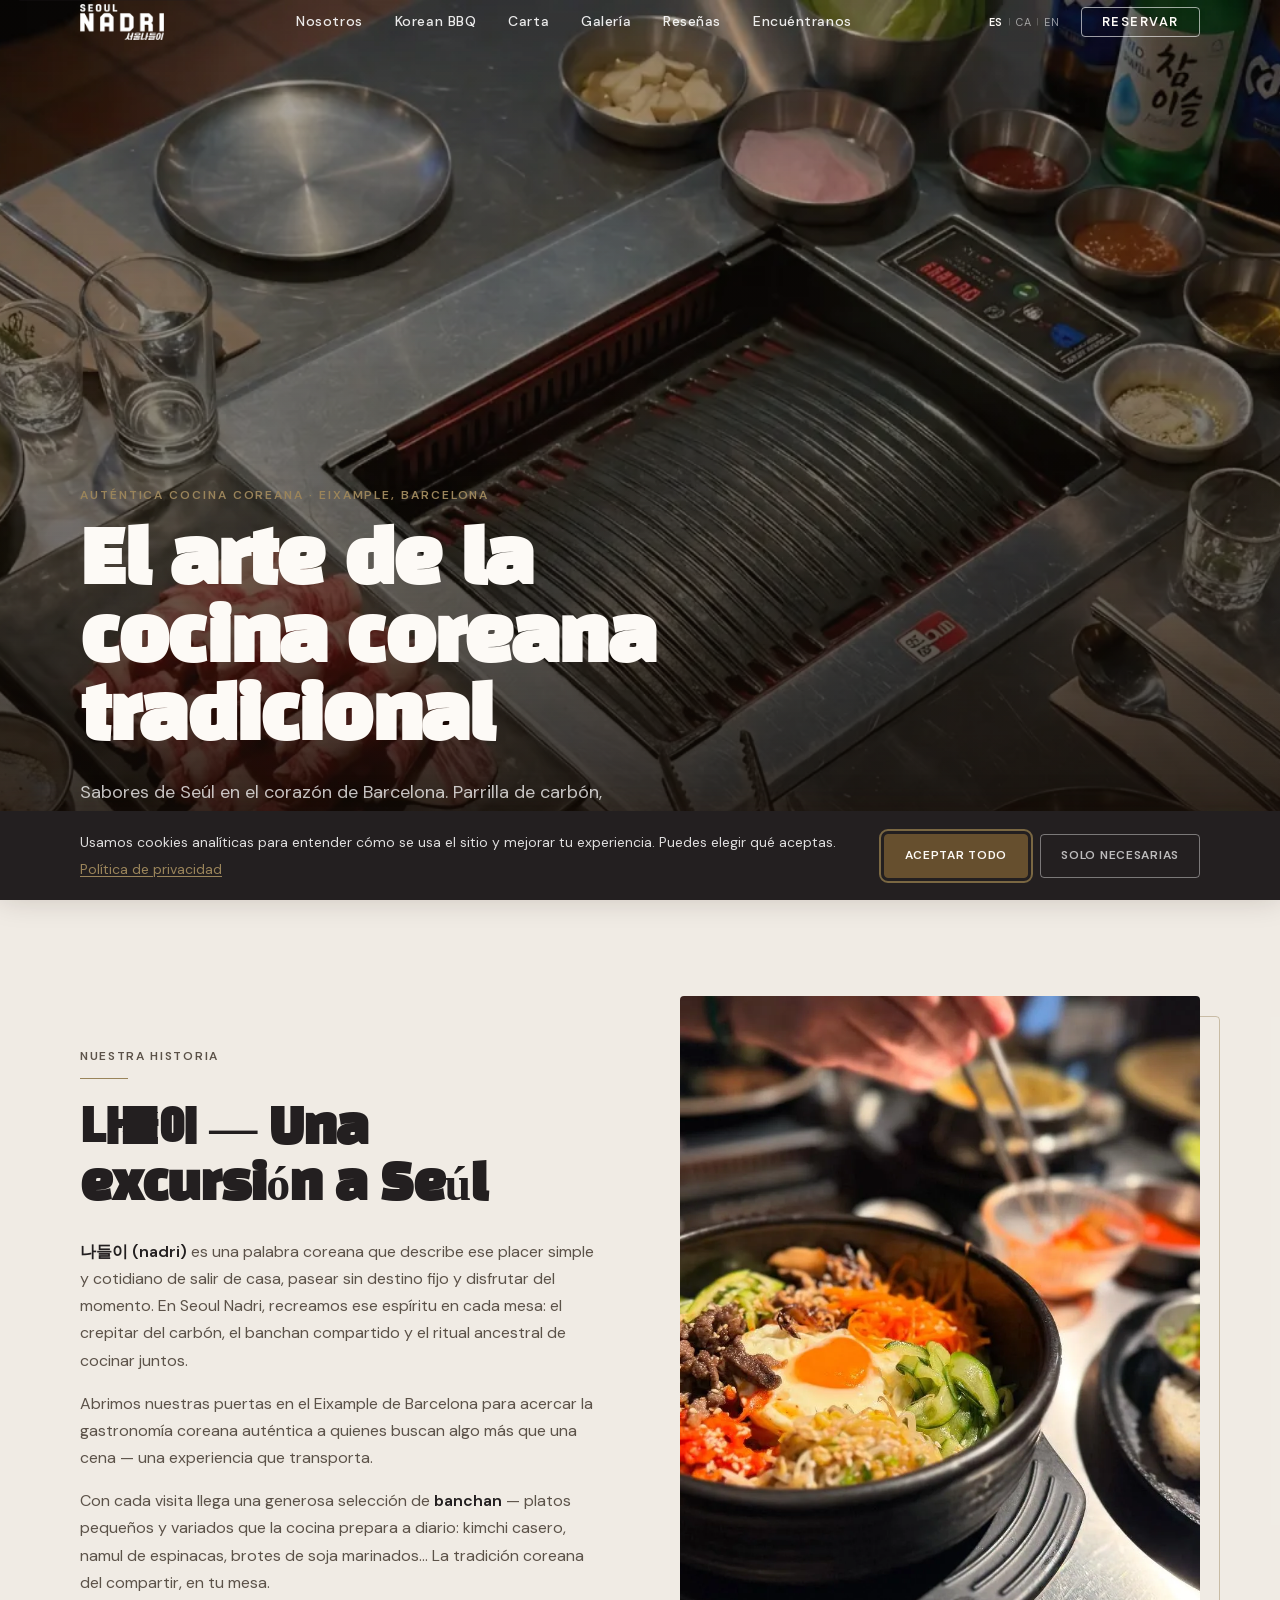
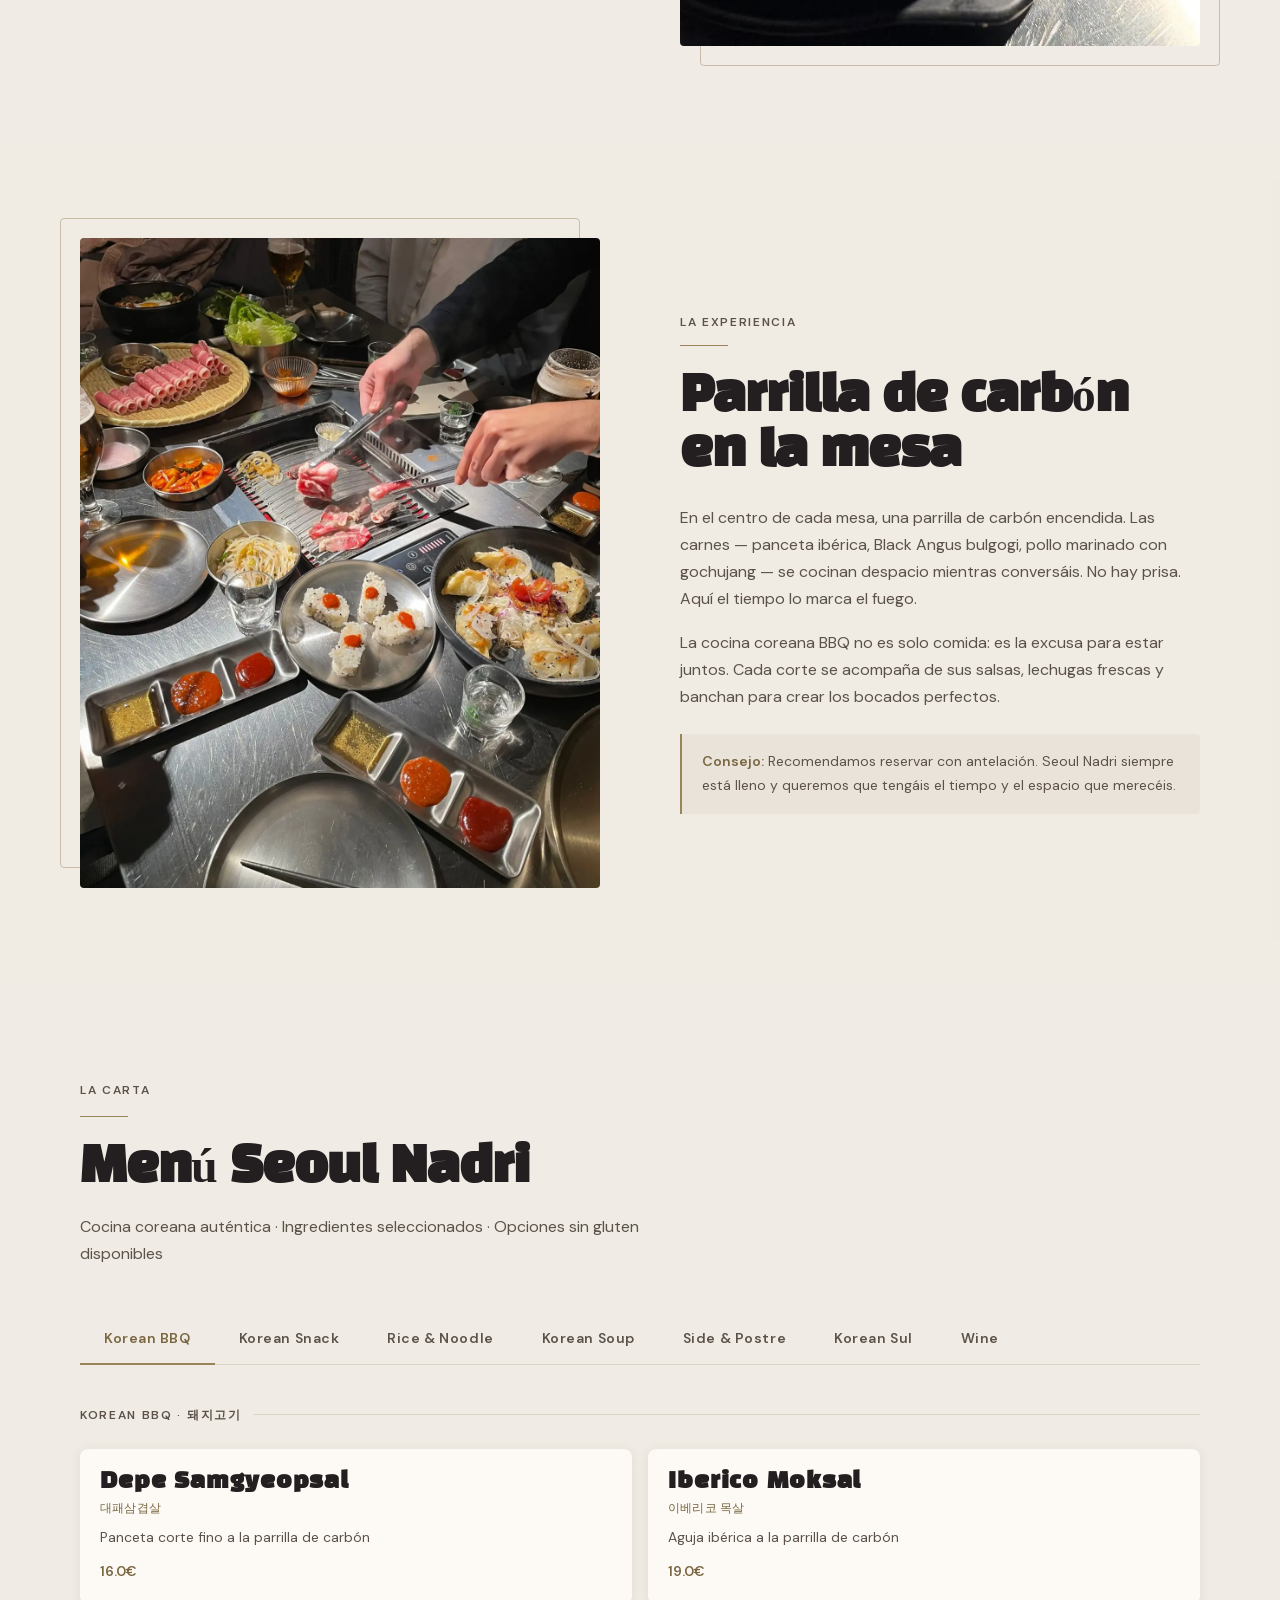
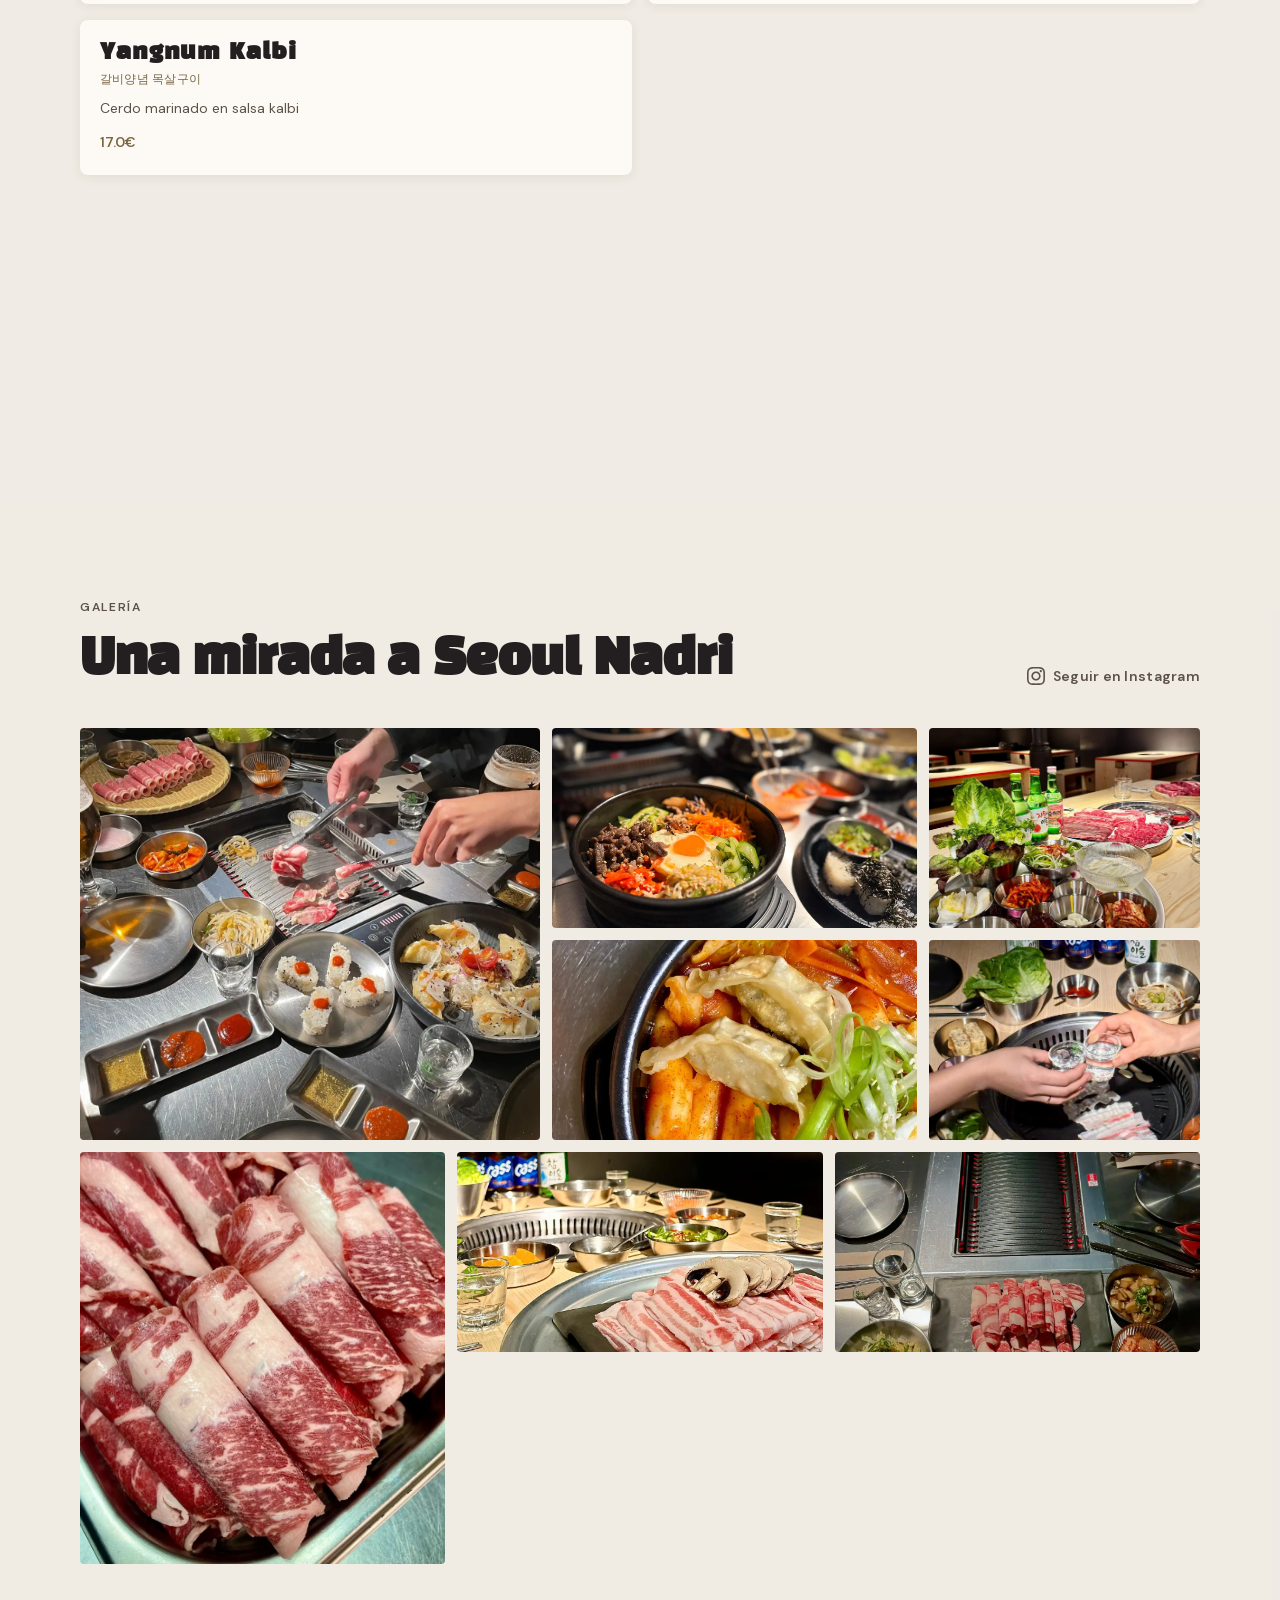
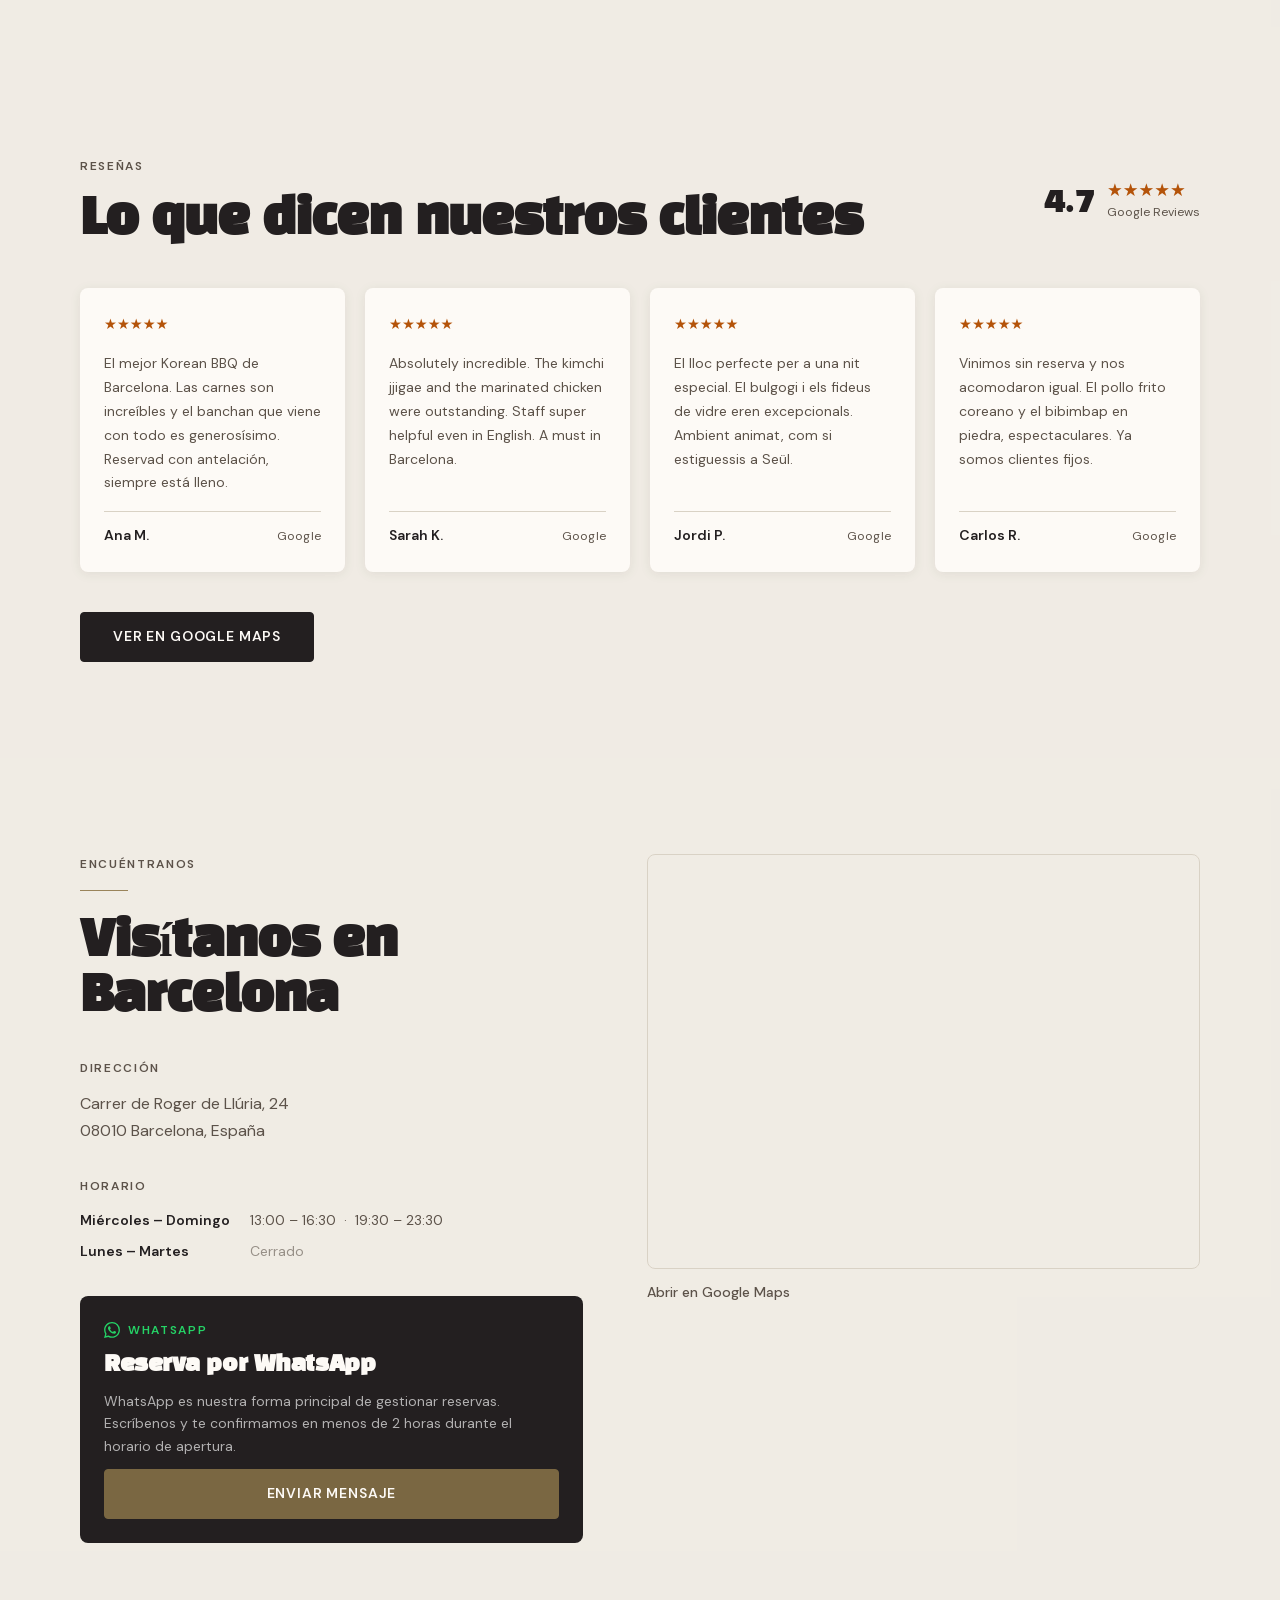
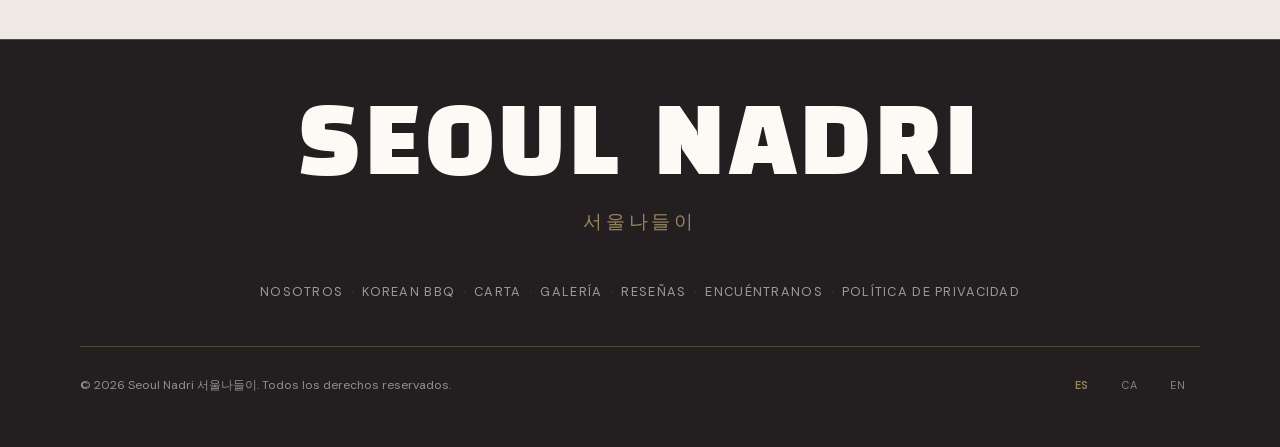
==== commit 9871a5da: "fix: menu tab panel height jump on tab switch" ====
--- a/index.html
+++ b/index.html
@@ -297,6 +297,8 @@
                   data-i18n="menu.tab.wine">Wine</button>
         </div>
 
+        <div class="menu__panels">
+
         <!-- Panel: Korean BBQ -->
         <div id="panel-bbq" role="tabpanel" aria-labelledby="tab-bbq">
           <p class="menu__cat-label" data-i18n="menu.cat.bbq">Korean BBQ · 돼지고기</p>
@@ -884,6 +886,8 @@
 
           </div>
         </div>
+
+        </div><!-- /.menu__panels -->
 
       </div>
     </section>
--- a/css/style.css
+++ b/css/style.css
@@ -1184,7 +1184,7 @@
 .menu__tabs::-webkit-scrollbar { display: none; }
 
 .menu__tab {
-  flex: 1;
+  flex: none;
   min-width: 0;
   min-height: 48px;
   padding: var(--sp-3) var(--sp-4);
@@ -1215,7 +1215,28 @@
   .menu__tab  { flex: none; padding: var(--sp-3) var(--sp-6); }
 }
 
-.menu__panel--hidden { display: none; }
+/* Panels wrapper — holds all tabpanels stacked; height set by active panel */
+.menu__panels {
+  position: relative;
+}
+
+@media (min-width: 768px) {
+  .menu__panels { min-height: 600px; }
+}
+
+/* All panels: base position */
+[role="tabpanel"] {
+  position: relative;
+}
+
+/* Hidden panels: lifted out of flow, invisible, non-interactive */
+.menu__panel--hidden {
+  position: absolute;
+  inset: 0;
+  opacity: 0;
+  pointer-events: none;
+  visibility: hidden;
+}
 
 /* Category heading inside panel */
 .menu__cat-label {
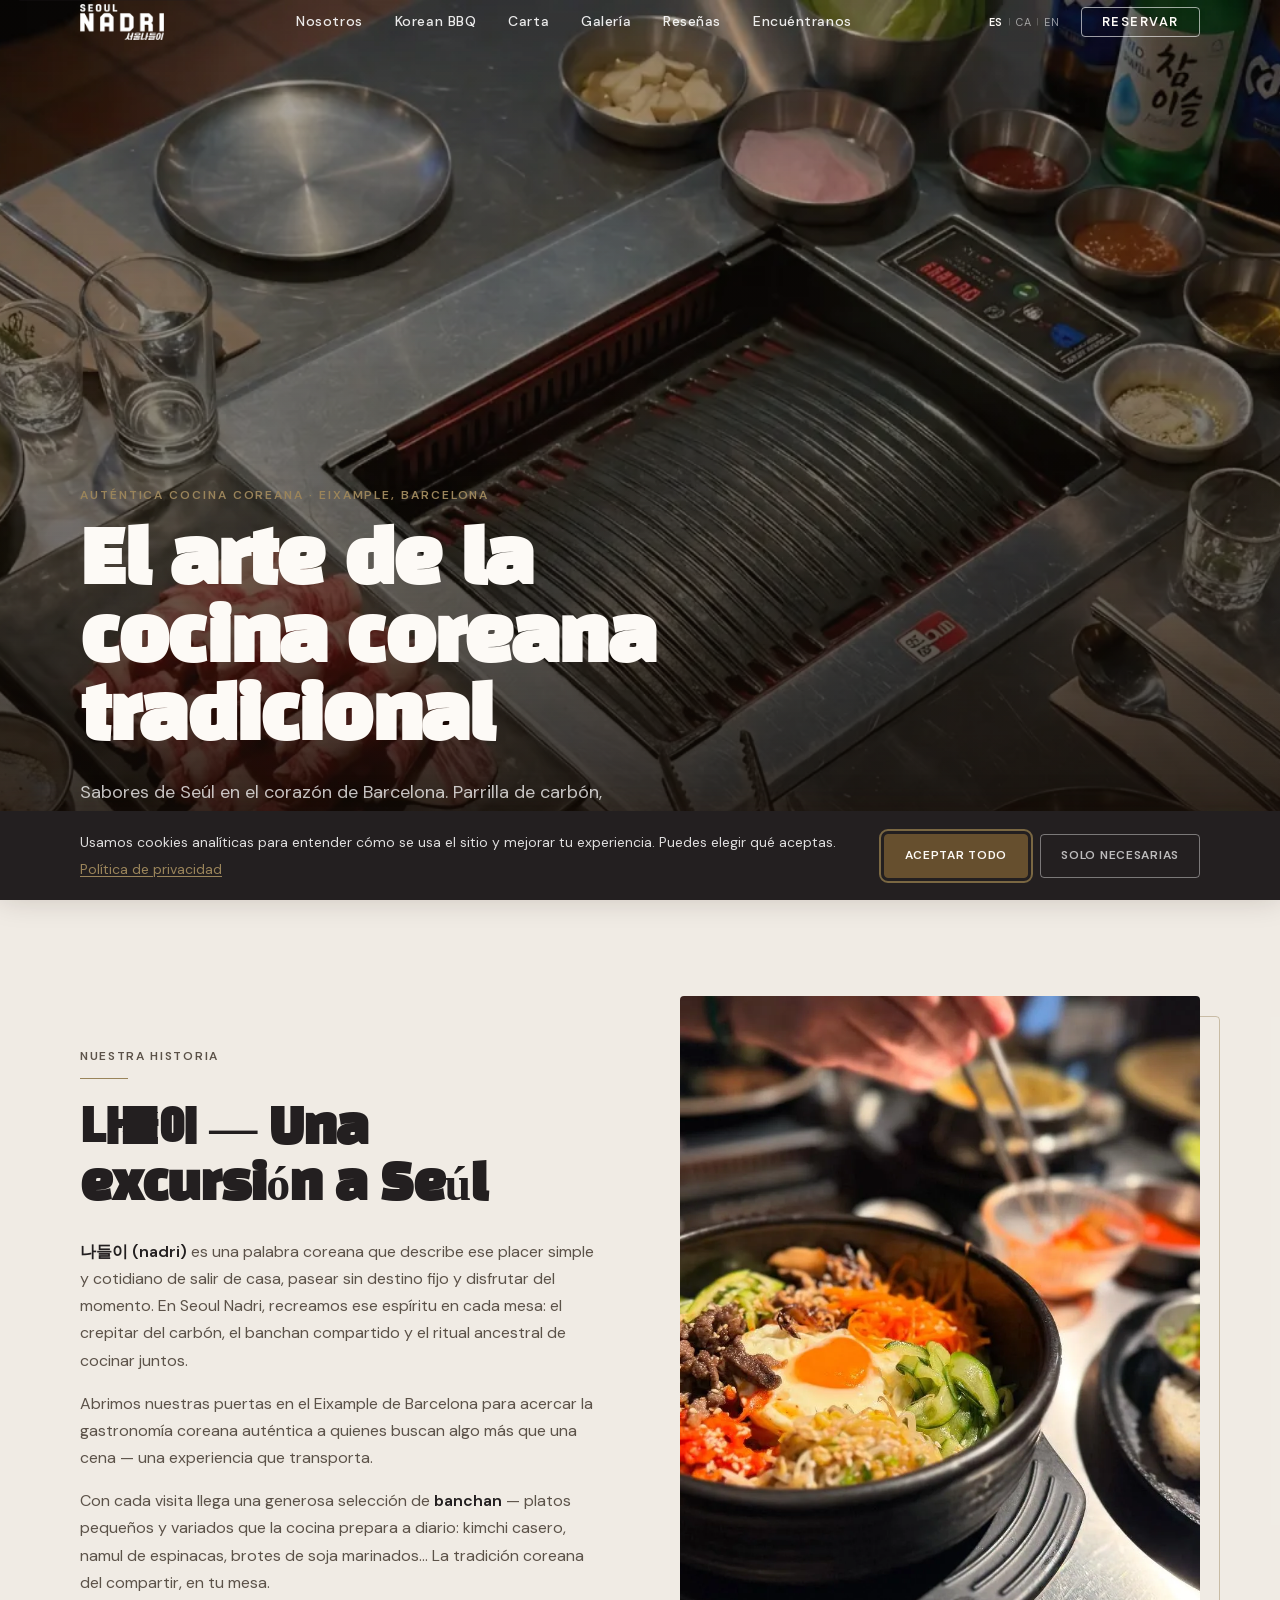
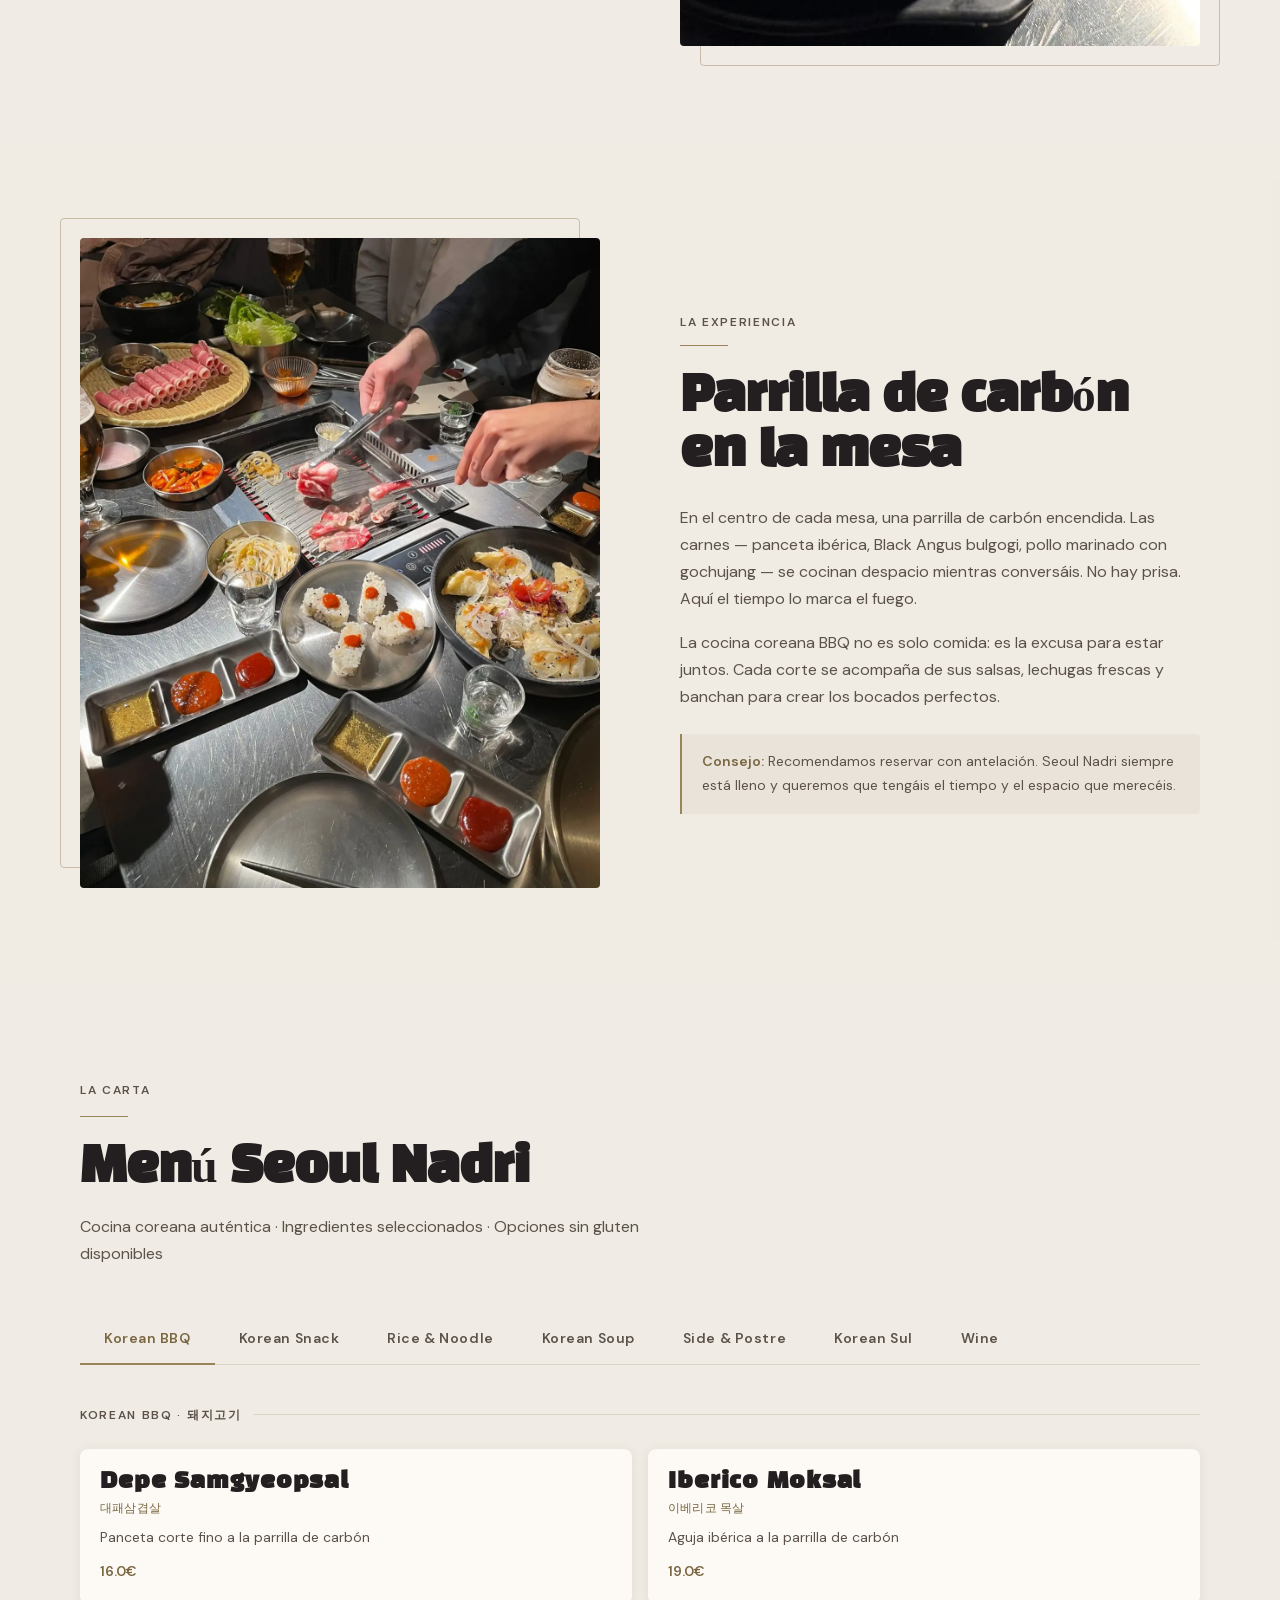
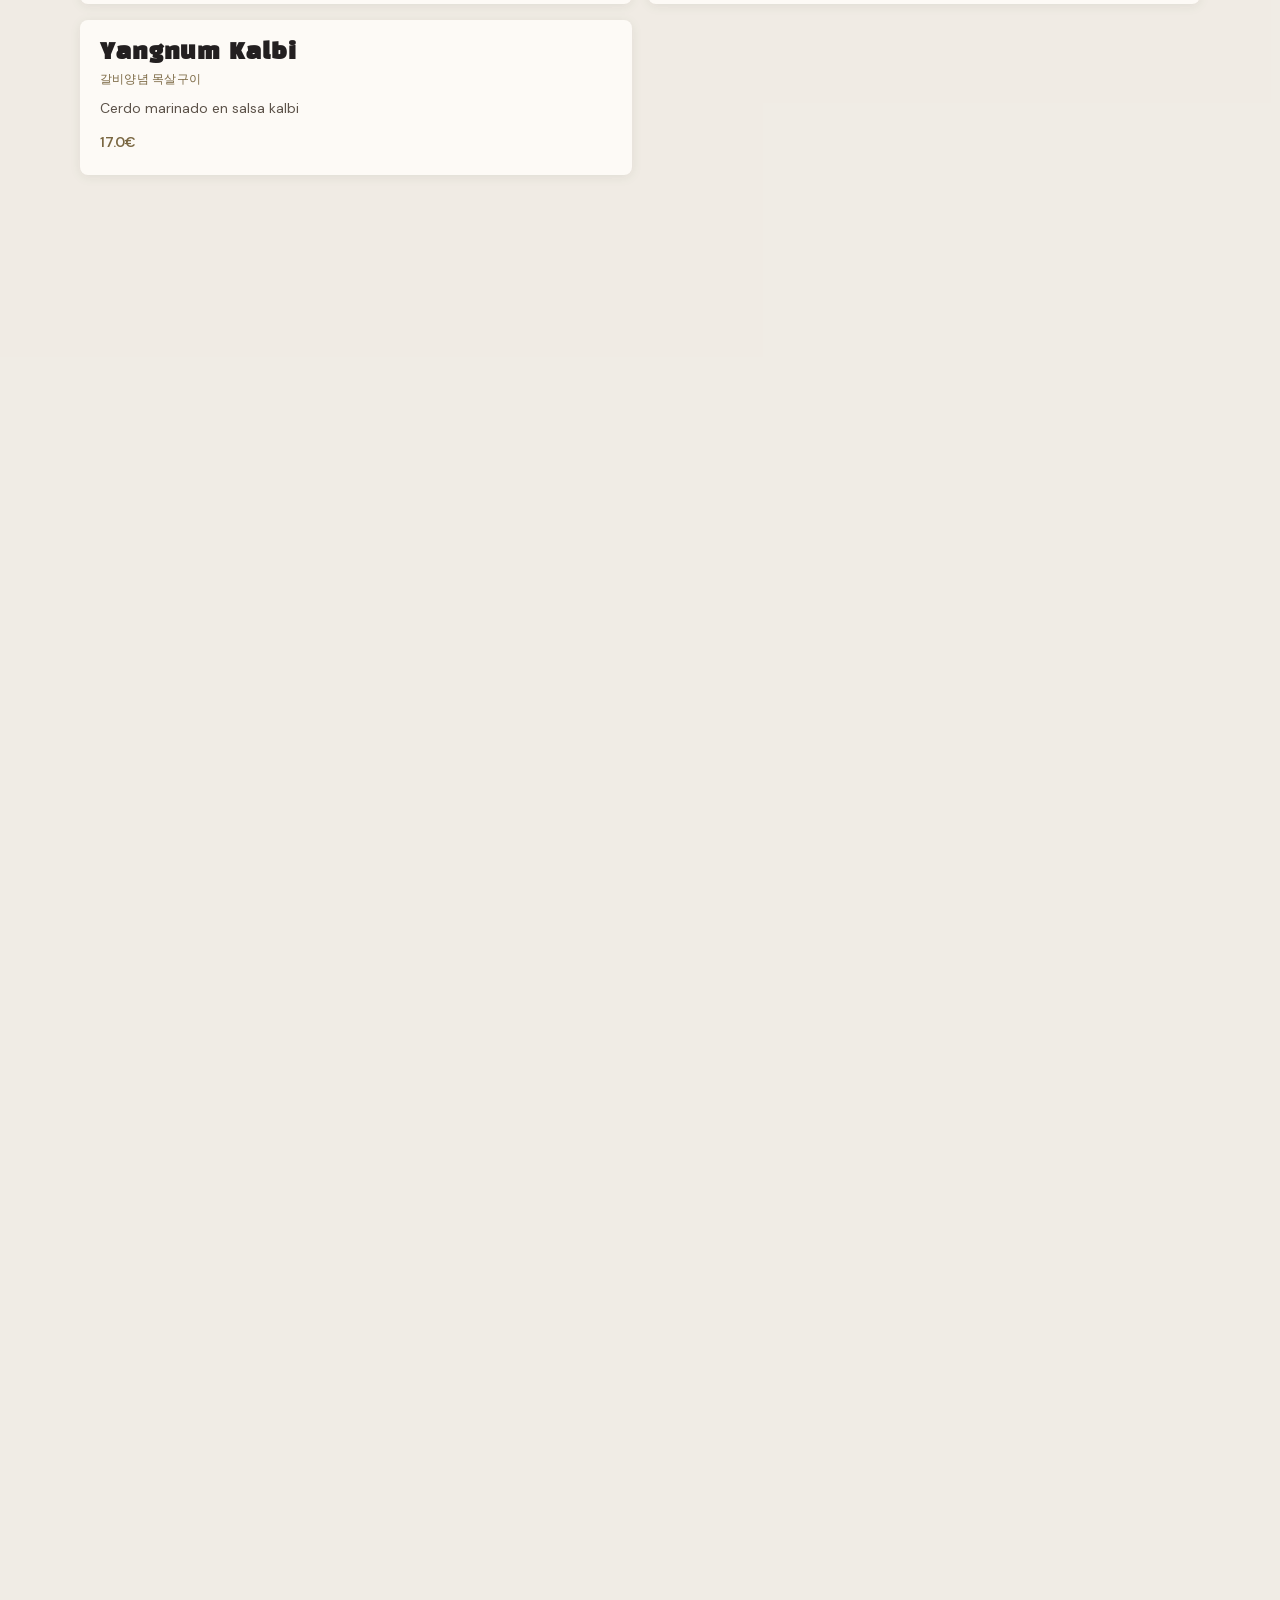
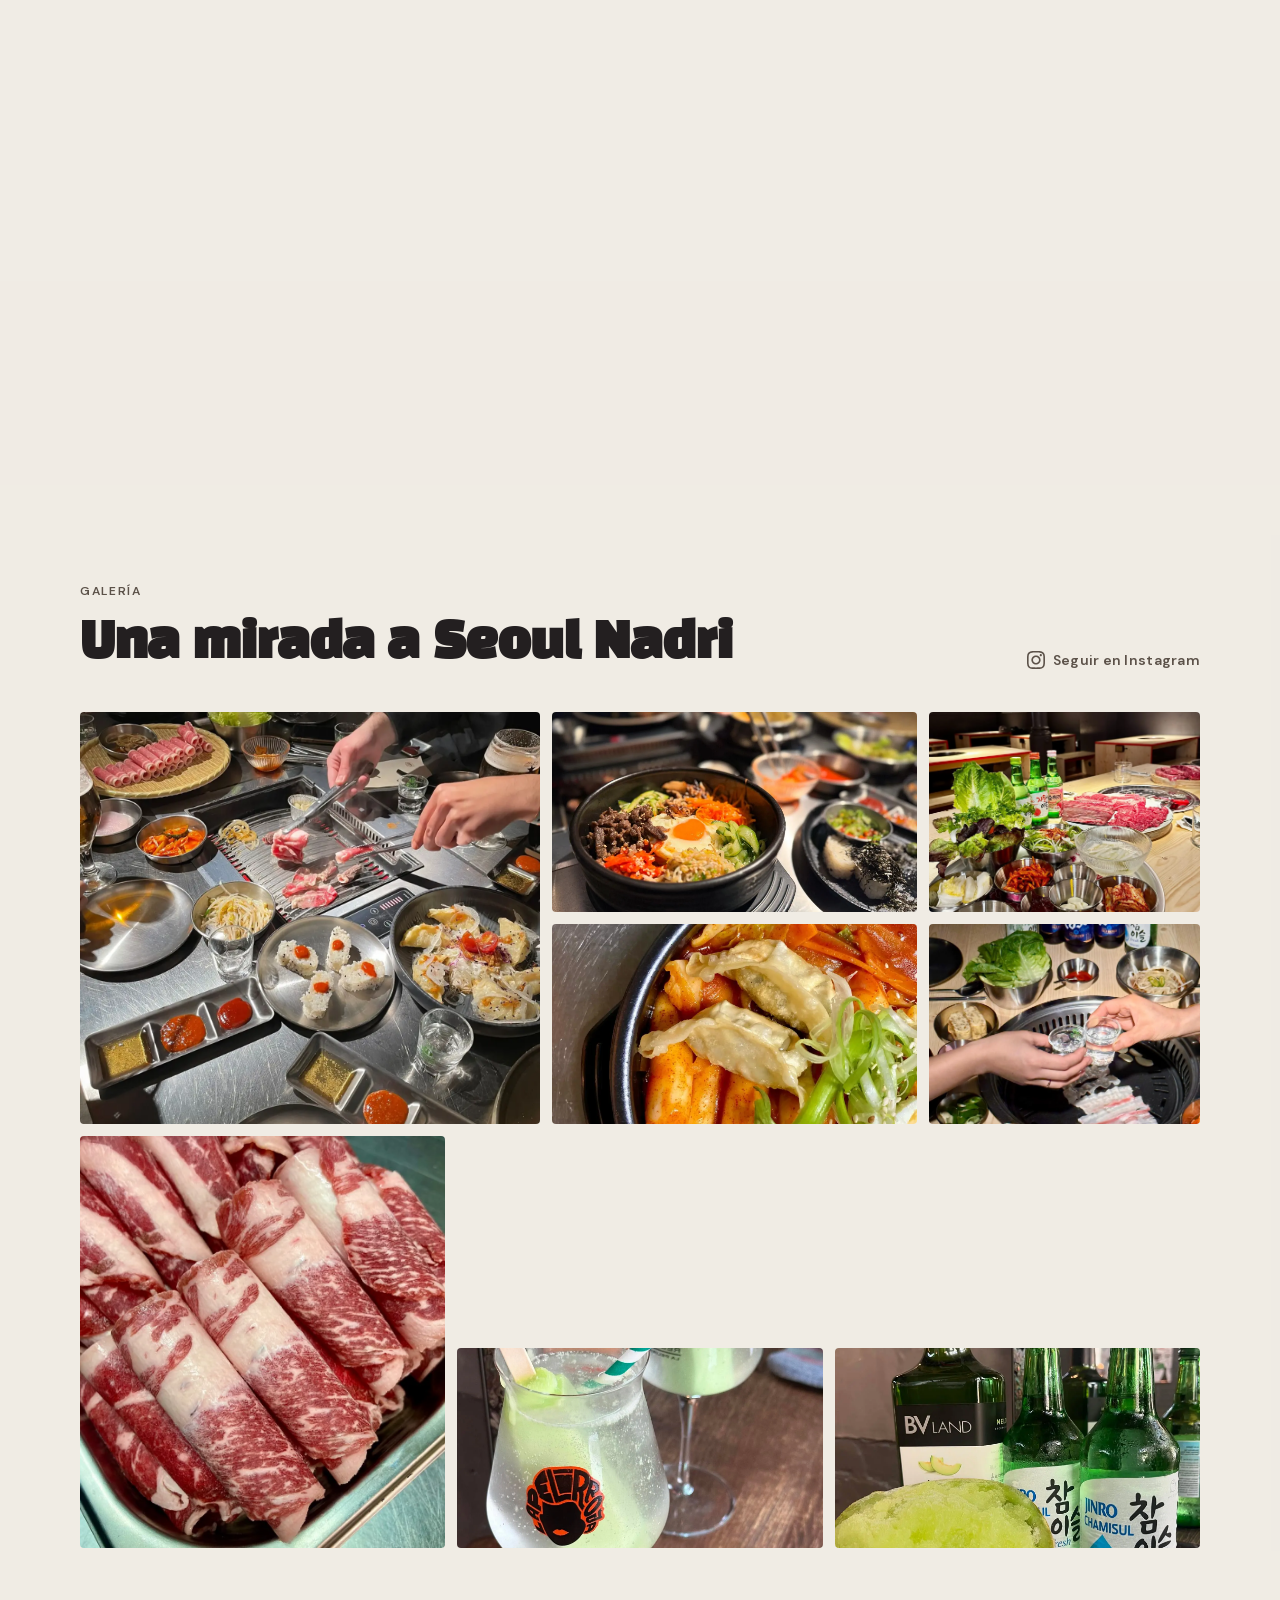
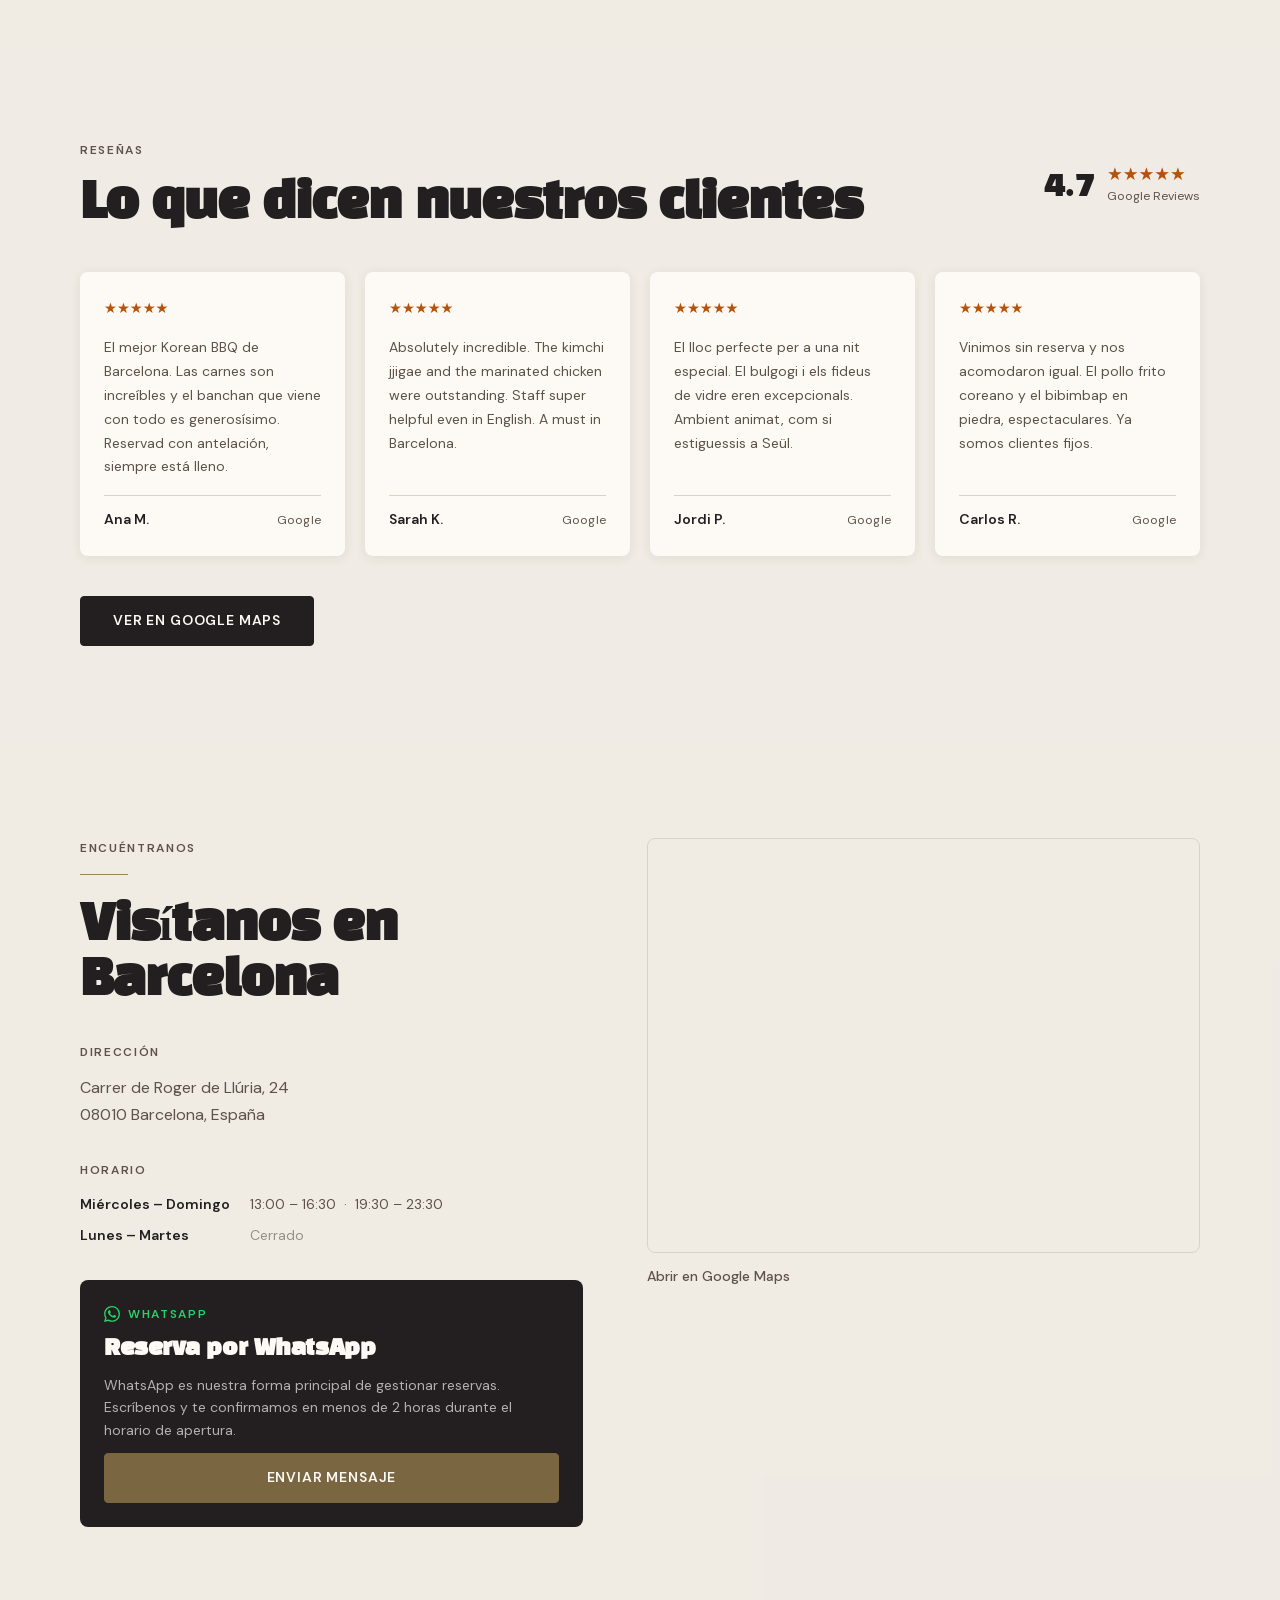
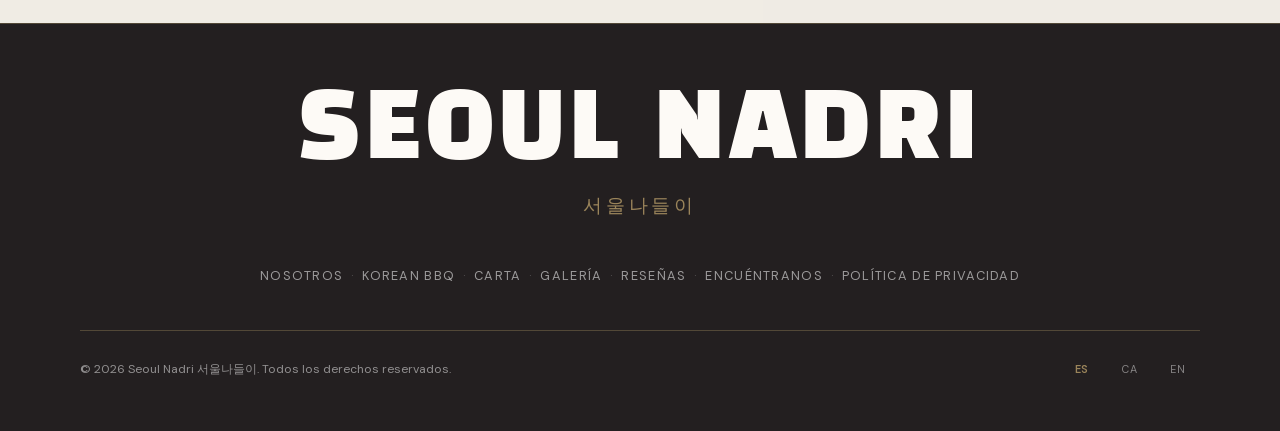
==== commit 8ef1f626: "fix: mobile menu close button and toggle" ====
--- a/index.html
+++ b/index.html
@@ -155,6 +155,7 @@
 
     <!-- Mobile menu overlay -->
     <div id="nav-mobile" class="nav__links-center" role="dialog" aria-modal="true" aria-label="Menú de navegación" aria-hidden="true" data-i18n-aria="nav.aria.mobile">
+      <button class="nav__close" type="button" aria-label="Cerrar menú" data-i18n-aria="nav.close">✕</button>
       <ul>
         <li><a href="#about"   class="nav__link" data-i18n="nav.about">Nosotros</a></li>
         <li><a href="#bbq"     class="nav__link" data-i18n="nav.bbq">Korean BBQ</a></li>
--- a/css/style.css
+++ b/css/style.css
@@ -752,7 +752,25 @@
   min-width: var(--touch-min);
   min-height: var(--touch-min);
   padding: var(--sp-2);
-  z-index: 2;
+  position: relative; /* required for z-index to take effect */
+  z-index: 300;       /* above the overlay (z-index: 200) so it stays clickable */
+}
+
+.nav__close {
+  position: absolute;
+  top: var(--sp-4);
+  right: var(--sp-4);
+  font-size: 1.5rem;
+  line-height: 1;
+  color: var(--white);
+  background: none;
+  border: none;
+  cursor: pointer;
+  min-width: 44px;
+  min-height: 44px;
+  display: flex;
+  align-items: center;
+  justify-content: center;
 }
 
 .nav__toggle span {
@@ -789,26 +807,38 @@
 
   .nav__links-center {
     position: fixed;
-    inset: 0;
-    z-index: 98;
+    top: 0;
+    left: 0;
+    width: 100%;
+    height: 100svh;
+    z-index: 200;
+    display: flex;
     flex-direction: column;
     justify-content: center;
     align-items: center;
     gap: 0;
     background-color: var(--charcoal);
     opacity: 0;
+    visibility: hidden;
     transform: translateY(-8px);
     pointer-events: none;
+    /* visibility delayed on close so it hides only after fade-out completes */
     transition:
       opacity var(--dur-base) var(--ease-out),
-      transform var(--dur-base) var(--ease-out);
-    display: flex;
+      transform var(--dur-base) var(--ease-out),
+      visibility 0s var(--dur-base);
   }
 
   .nav__links-center--open {
     opacity: 1;
+    visibility: visible;
     transform: none;
     pointer-events: auto;
+    /* visibility instant on open so overlay appears before fade-in starts */
+    transition:
+      opacity var(--dur-base) var(--ease-out),
+      transform var(--dur-base) var(--ease-out),
+      visibility 0s;
   }
 
   .nav__link {
@@ -1215,27 +1245,26 @@
   .menu__tab  { flex: none; padding: var(--sp-3) var(--sp-6); }
 }
 
-/* Panels wrapper — holds all tabpanels stacked; height set by active panel */
+/* Panels wrapper — height set via JS to the tallest panel */
 .menu__panels {
   position: relative;
 }
 
-@media (min-width: 768px) {
-  .menu__panels { min-height: 600px; }
-}
-
-/* All panels: base position */
+/* All panels stack absolutely inside the fixed-height wrapper */
 [role="tabpanel"] {
-  position: relative;
-}
-
-/* Hidden panels: lifted out of flow, invisible, non-interactive */
+  position: absolute;
+  top: 0;
+  left: 0;
+  width: 100%;
+  opacity: 1;
+  pointer-events: auto;
+  transition: opacity 0.3s ease;
+}
+
+/* Hidden: invisible only — stays in layout so JS can measure scrollHeight */
 .menu__panel--hidden {
-  position: absolute;
-  inset: 0;
   opacity: 0;
   pointer-events: none;
-  visibility: hidden;
 }
 
 /* Category heading inside panel */
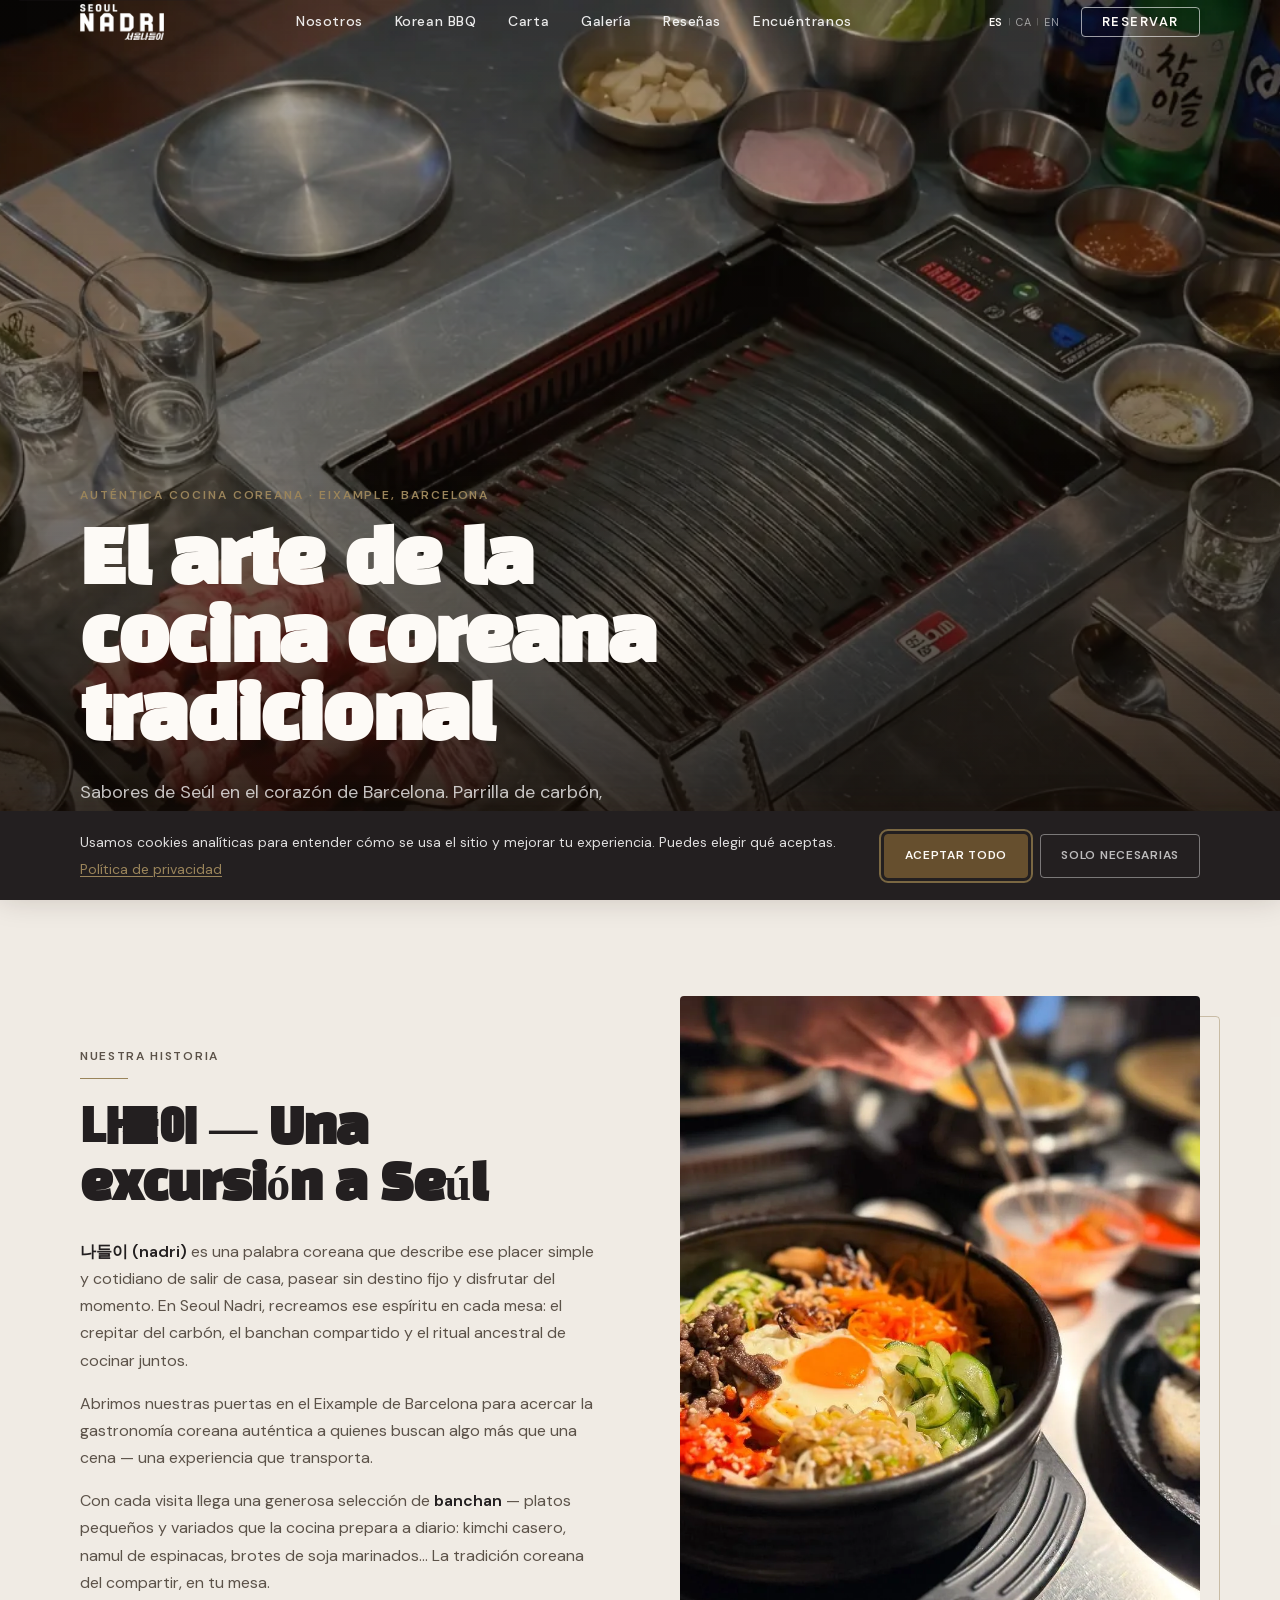
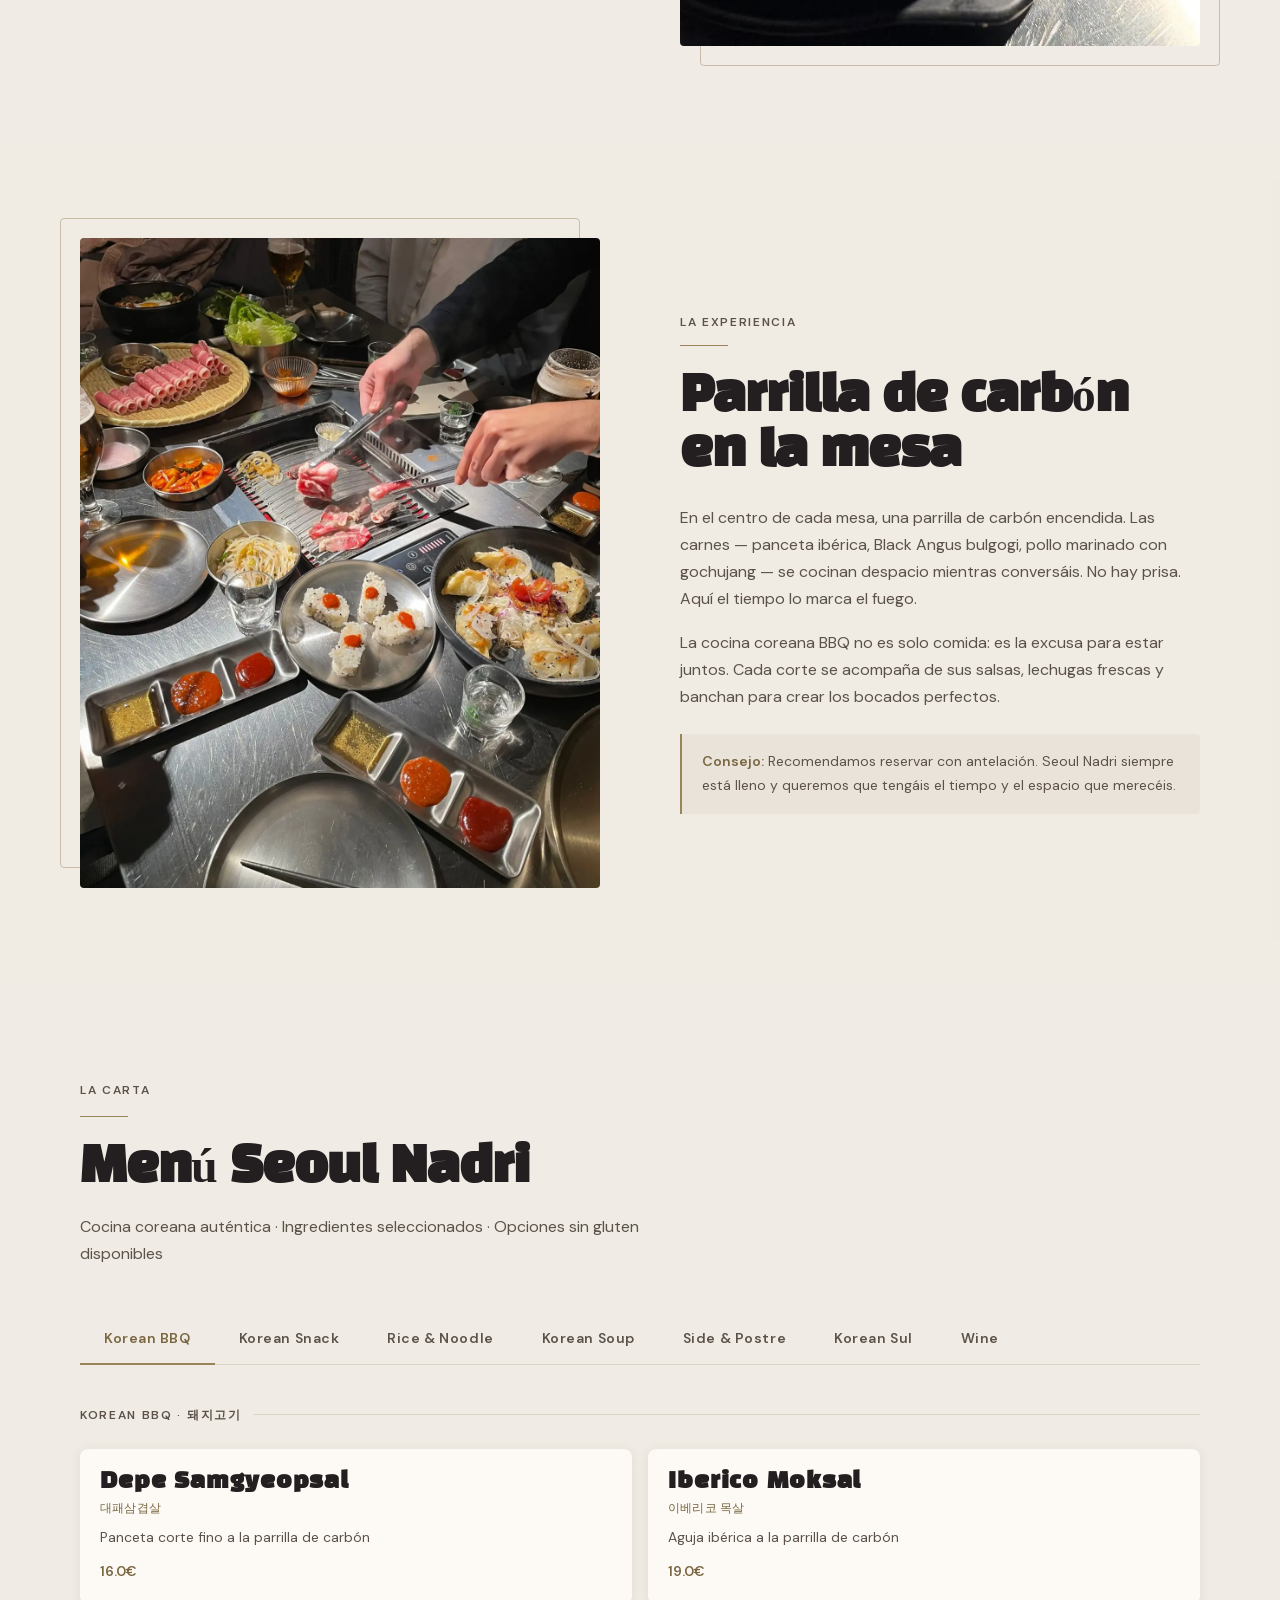
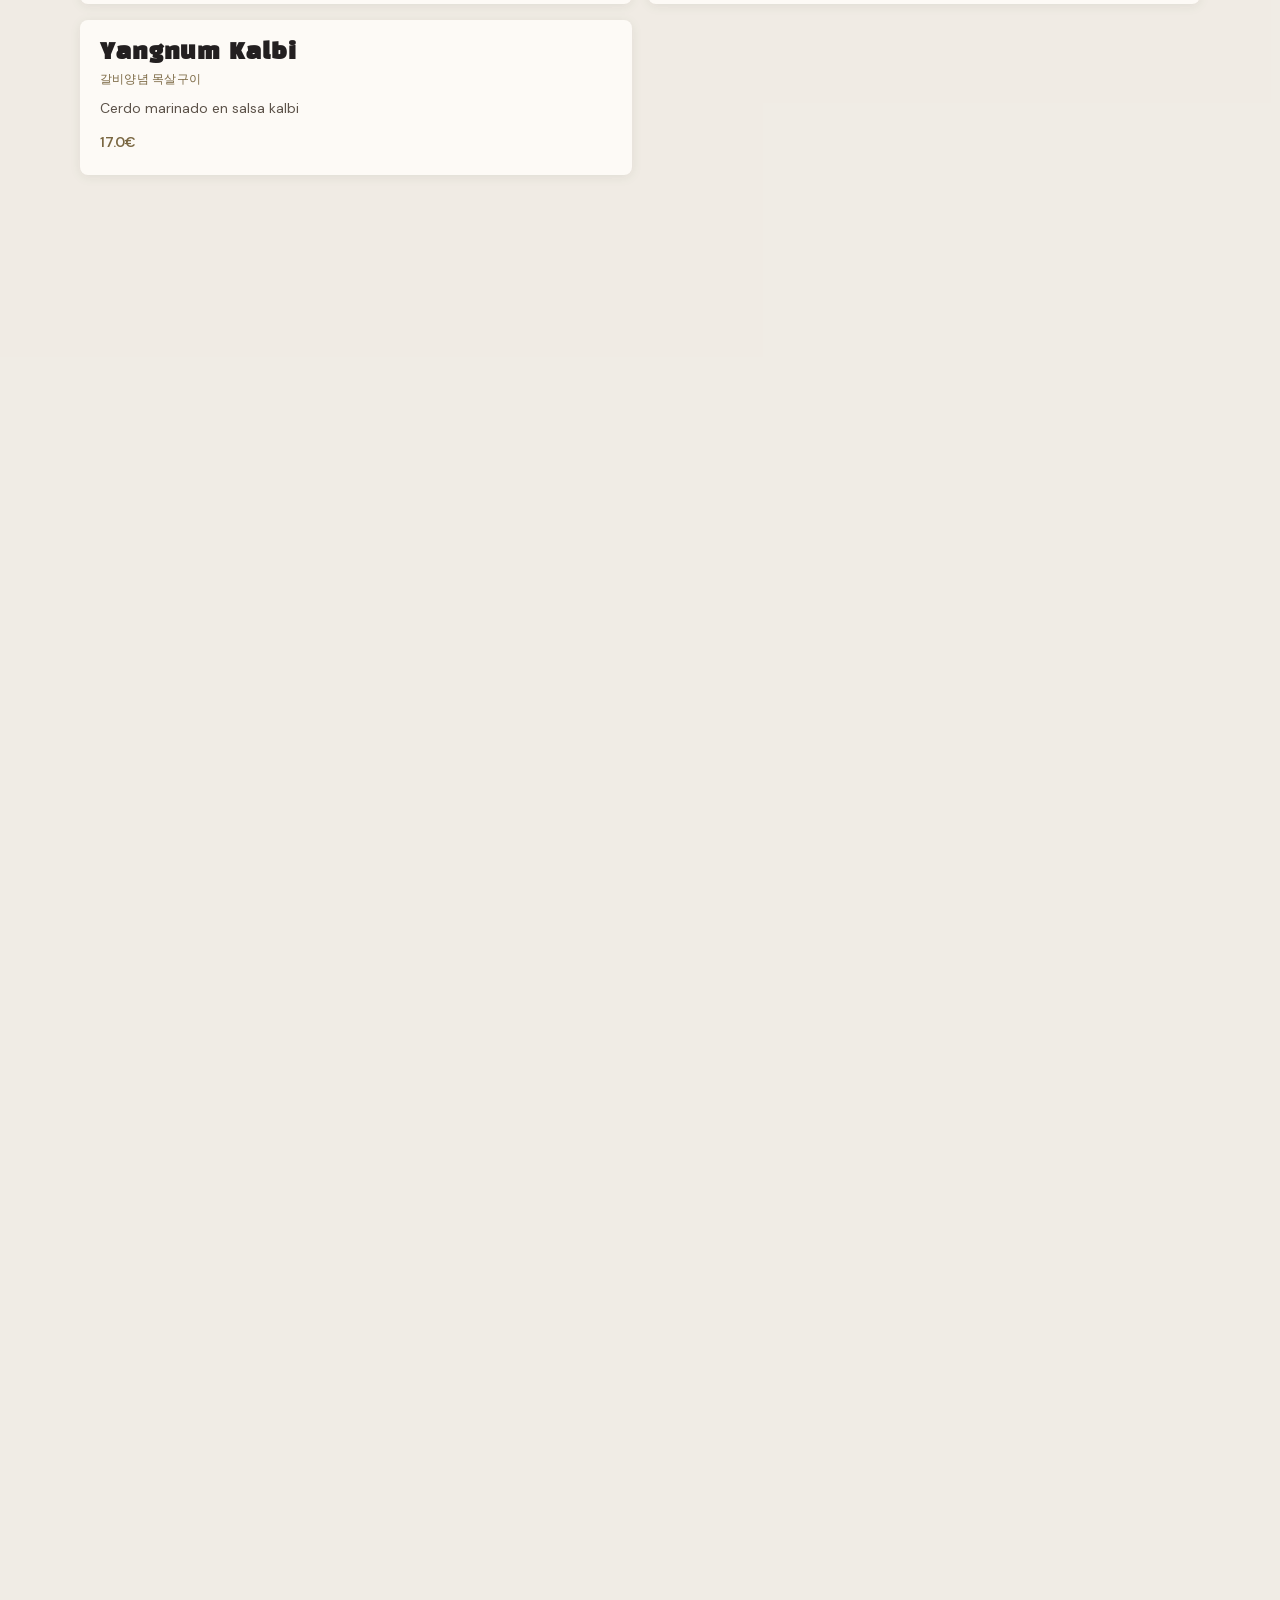
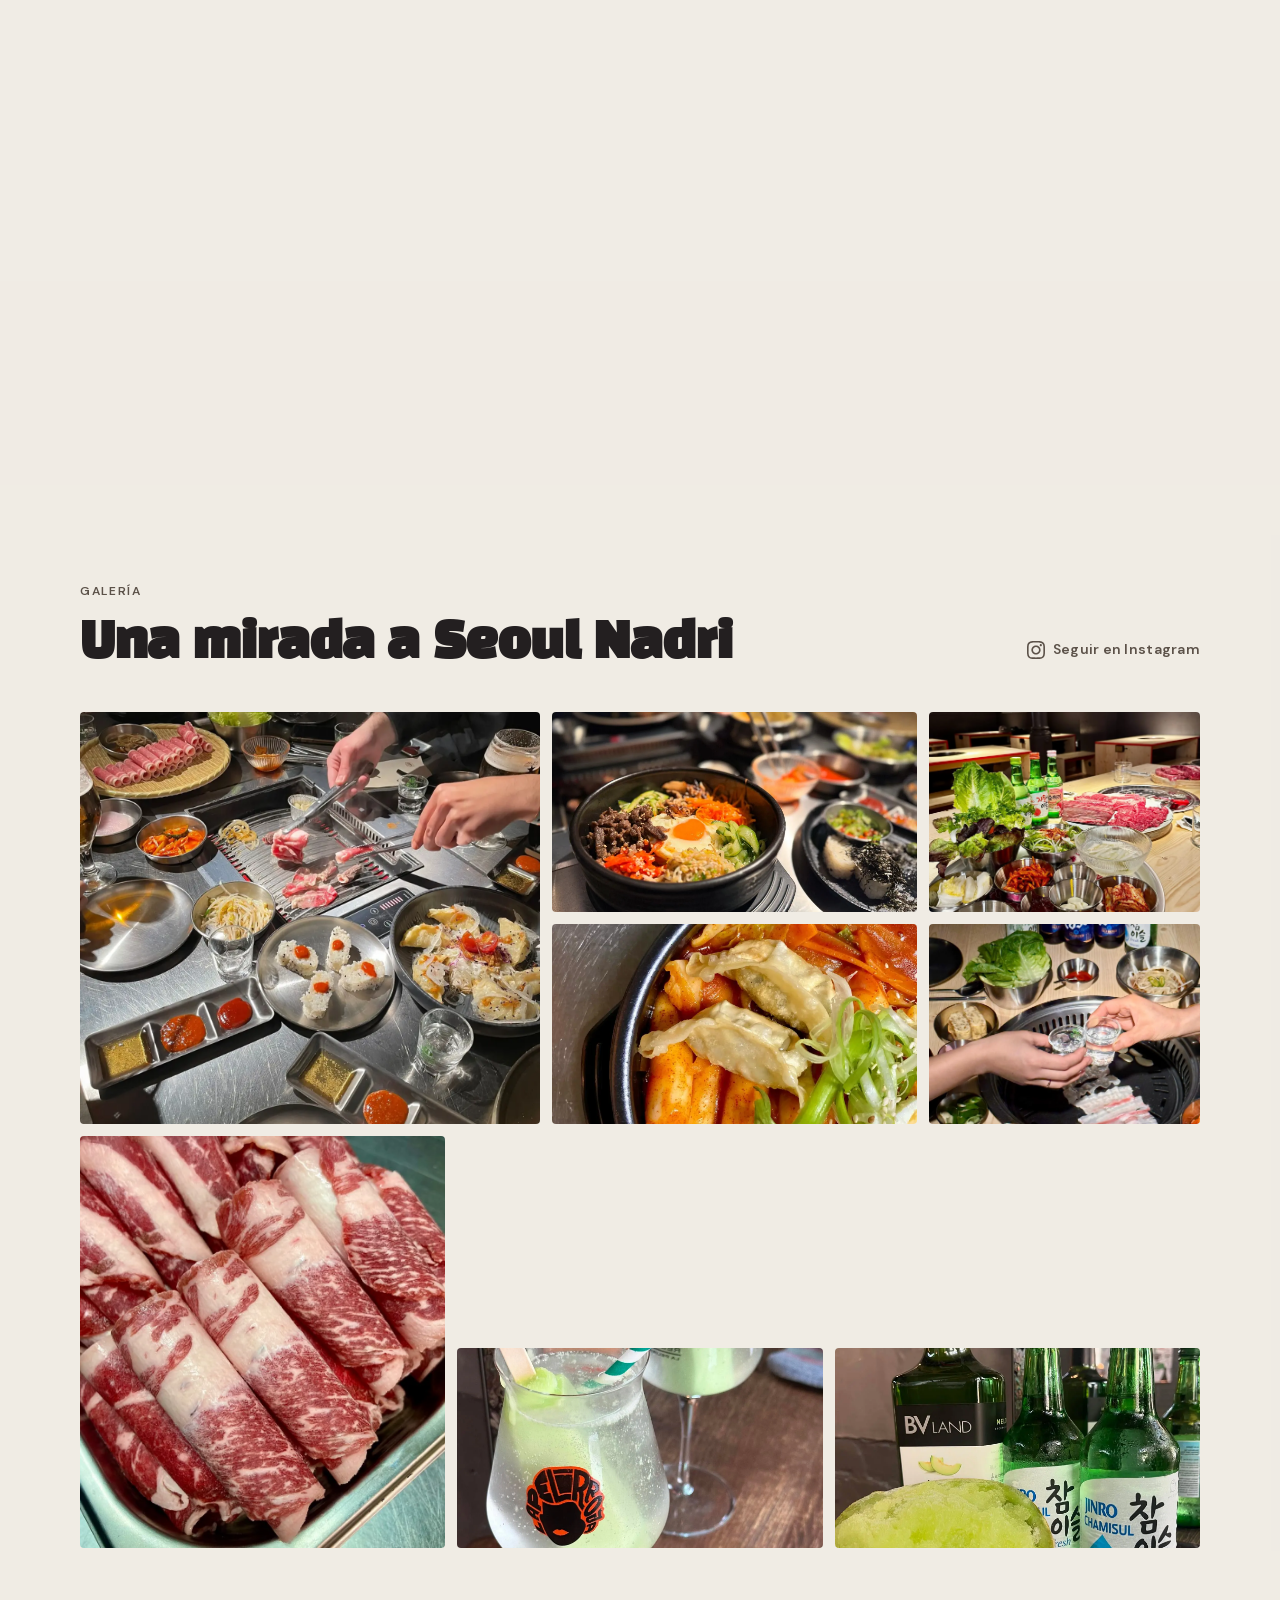
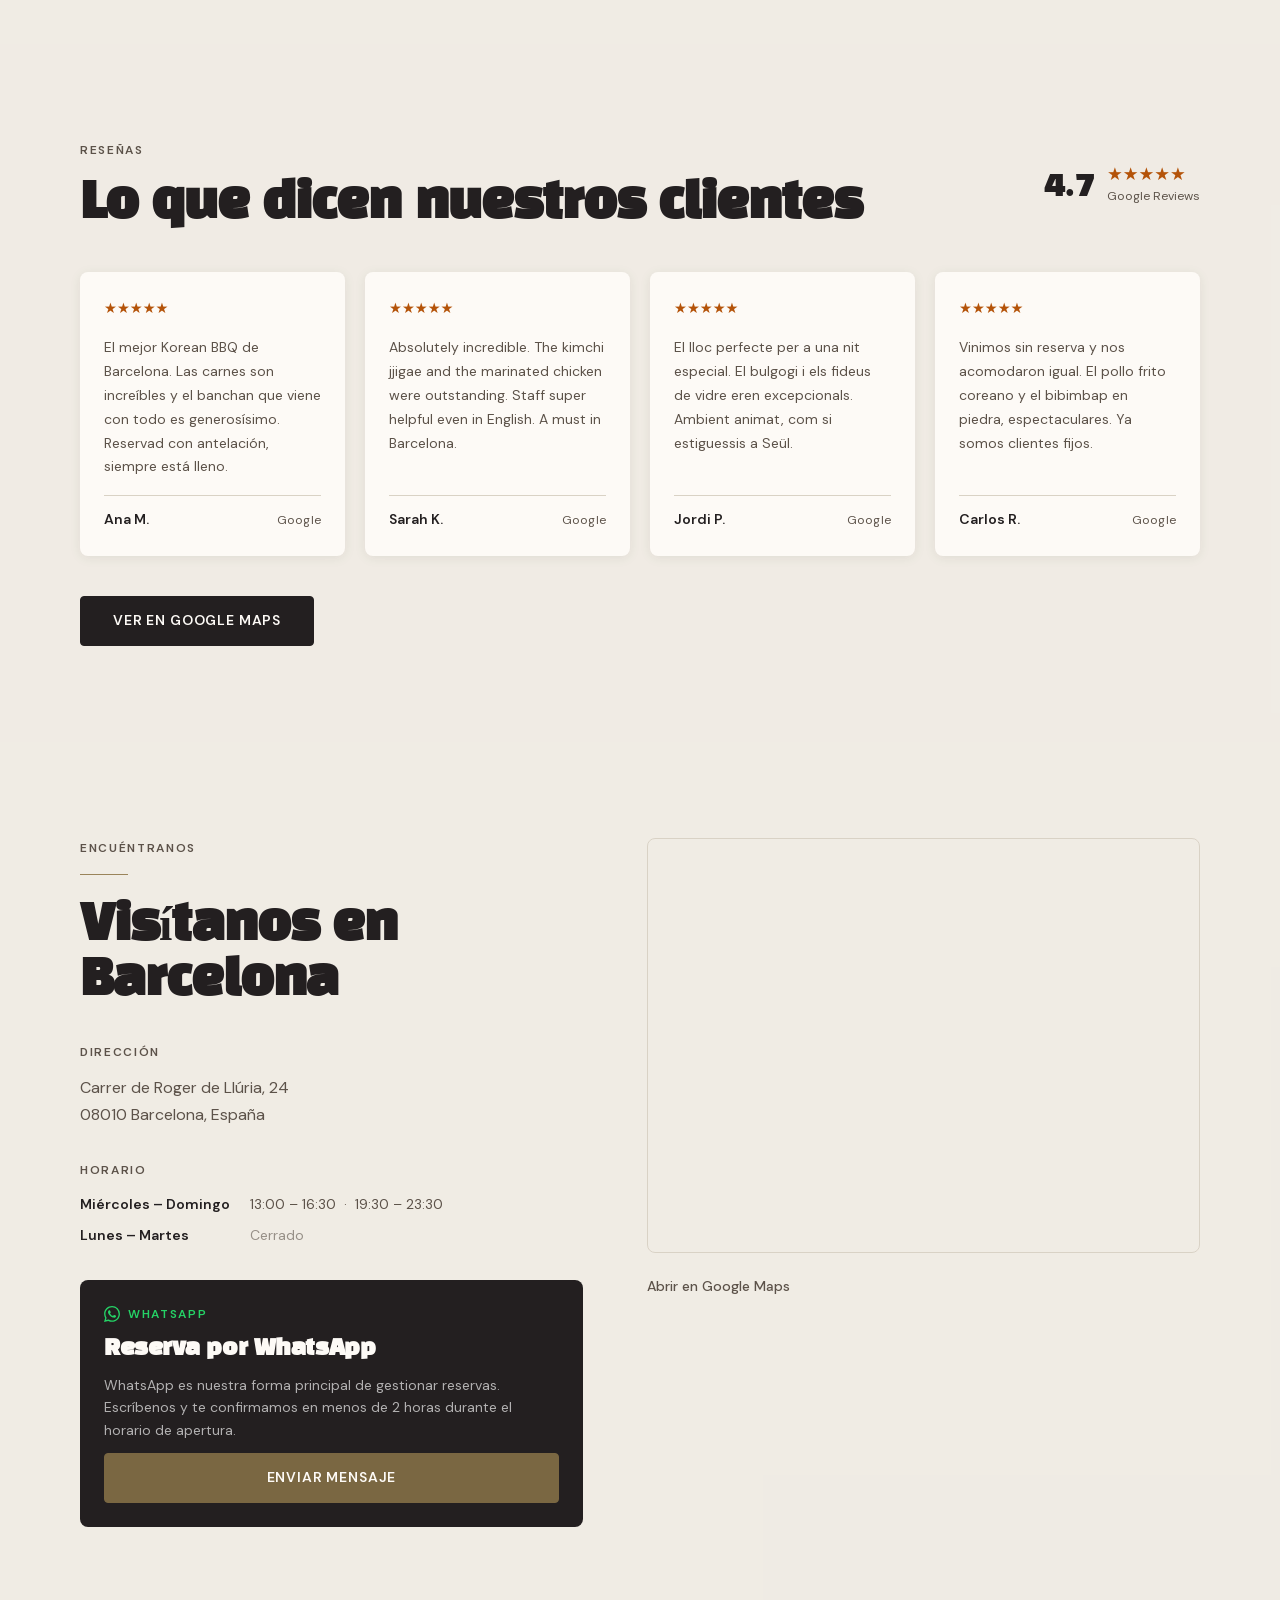
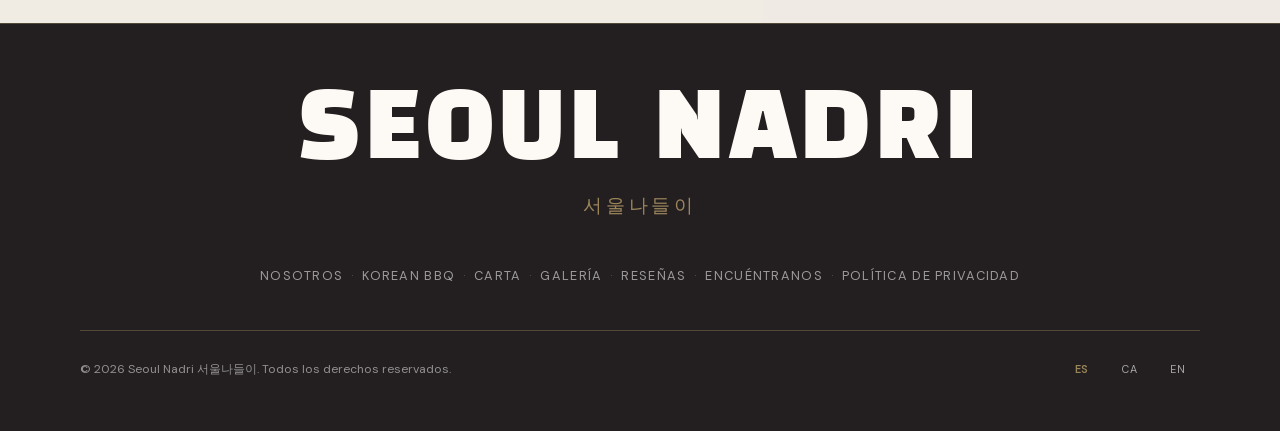
==== commit 9f3af015: "fix: mobile audit improvements — LCP, contrast, touch targets - Add Hero-mobile.webp (750px, 47KB) w" ====
--- a/index.html
+++ b/index.html
@@ -34,8 +34,12 @@
   <!-- Preload body font (self-hosted) -->
   <link rel="preload" href="fonts/dm-sans-latin.woff2" as="font" type="font/woff2" crossorigin>
 
-  <!-- Preload hero image -->
-  <link rel="preload" as="image" href="images/Hero.webp" type="image/webp">
+  <!-- Preload hero image (mobile gets smaller variant) -->
+  <link rel="preload" as="image"
+    href="images/Hero.webp"
+    imagesrcset="images/Hero-mobile.webp 750w, images/Hero.webp 1440w"
+    imagesizes="100vw"
+    type="image/webp">
 
   <!-- Styles -->
   <link rel="stylesheet" href="css/style.css">
@@ -94,7 +98,7 @@
   <!-- Background texture (parallax via JS) -->
   <picture>
     <source srcset="images/Background1.webp" type="image/webp">
-    <img id="bg-texture" src="images/Background1.png" alt="" aria-hidden="true" class="bg-texture" loading="eager">
+    <img id="bg-texture" src="images/Background1.png" alt="" aria-hidden="true" class="bg-texture" loading="lazy">
   </picture>
 
   <!-- Loading screen -->
@@ -187,8 +191,11 @@
 
       <div class="hero__bg">
         <picture>
-          <source srcset="images/Hero.webp" type="image/webp">
-          <img src="images/Hero.png" alt="" fetchpriority="high" loading="eager" width="1920" height="1080">
+          <source
+            srcset="images/Hero-mobile.webp 750w, images/Hero.webp 1440w"
+            sizes="100vw"
+            type="image/webp">
+          <img src="images/Hero.png" alt="" fetchpriority="high" loading="eager" width="1440" height="810">
         </picture>
         <div class="hero__overlay"></div>
       </div>
--- a/css/style.css
+++ b/css/style.css
@@ -1245,26 +1245,37 @@
   .menu__tab  { flex: none; padding: var(--sp-3) var(--sp-6); }
 }
 
-/* Panels wrapper — height set via JS to the tallest panel */
+/* Panels wrapper */
 .menu__panels {
   position: relative;
 }
 
-/* All panels stack absolutely inside the fixed-height wrapper */
+/* Mobile: simple show/hide — no absolute stacking, height is auto */
 [role="tabpanel"] {
-  position: absolute;
-  top: 0;
-  left: 0;
-  width: 100%;
-  opacity: 1;
-  pointer-events: auto;
-  transition: opacity 0.3s ease;
-}
-
-/* Hidden: invisible only — stays in layout so JS can measure scrollHeight */
+  position: relative;
+}
+
 .menu__panel--hidden {
-  opacity: 0;
-  pointer-events: none;
+  display: none;
+}
+
+/* Desktop: all panels stack absolutely, JS measures and locks container height */
+@media (min-width: 768px) {
+  [role="tabpanel"] {
+    position: absolute;
+    top: 0;
+    left: 0;
+    width: 100%;
+    opacity: 1;
+    pointer-events: auto;
+    transition: opacity 0.3s ease;
+  }
+
+  .menu__panel--hidden {
+    display: block;
+    opacity: 0;
+    pointer-events: none;
+  }
 }
 
 /* Category heading inside panel */
@@ -1414,6 +1425,7 @@
   font-weight: 600;
   color: var(--color-text-muted);
   letter-spacing: 0.02em;
+  min-height: var(--touch-min);
   transition: color var(--dur-fast);
 }
 
@@ -1738,6 +1750,7 @@
   font-size: var(--text-sm);
   color: var(--color-text-muted);
   font-weight: 500;
+  min-height: var(--touch-min);
   margin-top: var(--sp-3);
   transition: color var(--dur-fast);
 }
@@ -1851,7 +1864,7 @@
 }
 
 .footer__lang .lang-btn {
-  color: var(--white-45);
+  color: var(--white-60);
   min-height: var(--touch-min);
   min-width: var(--touch-min);
 }
